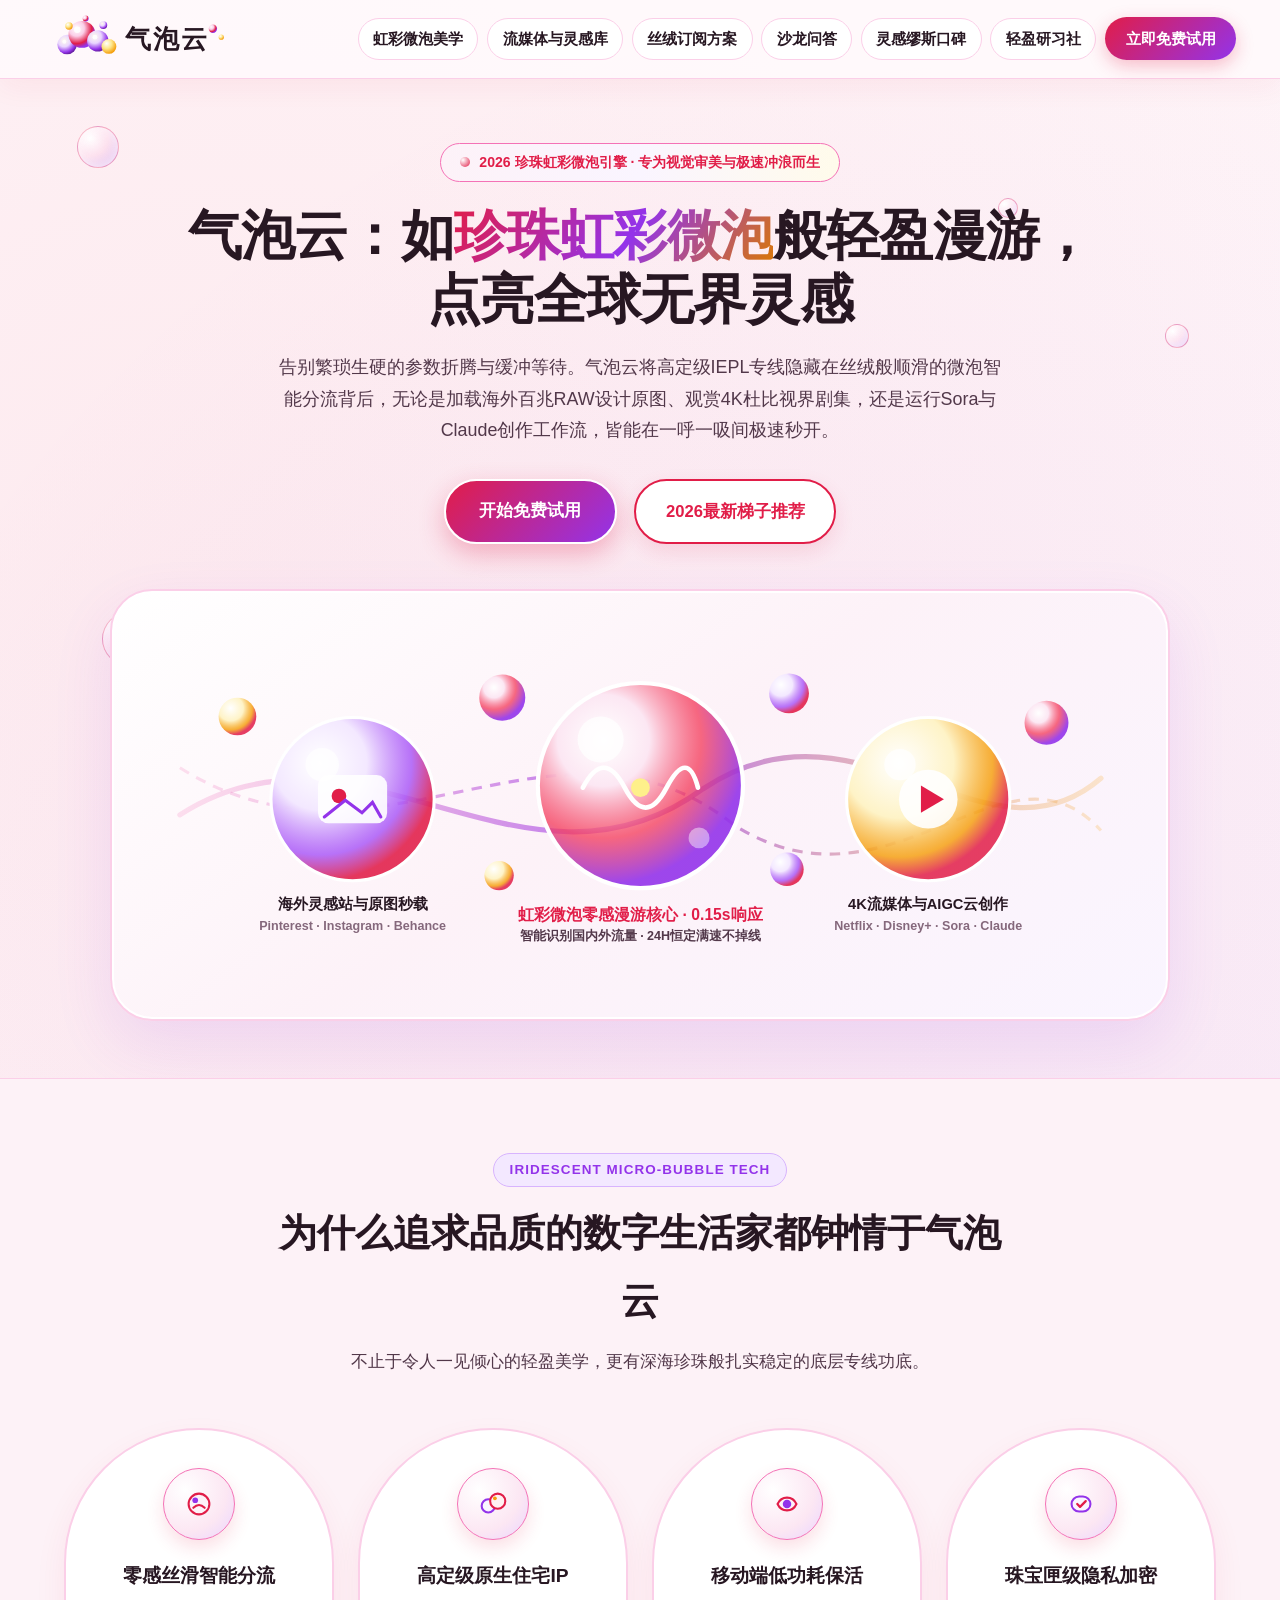
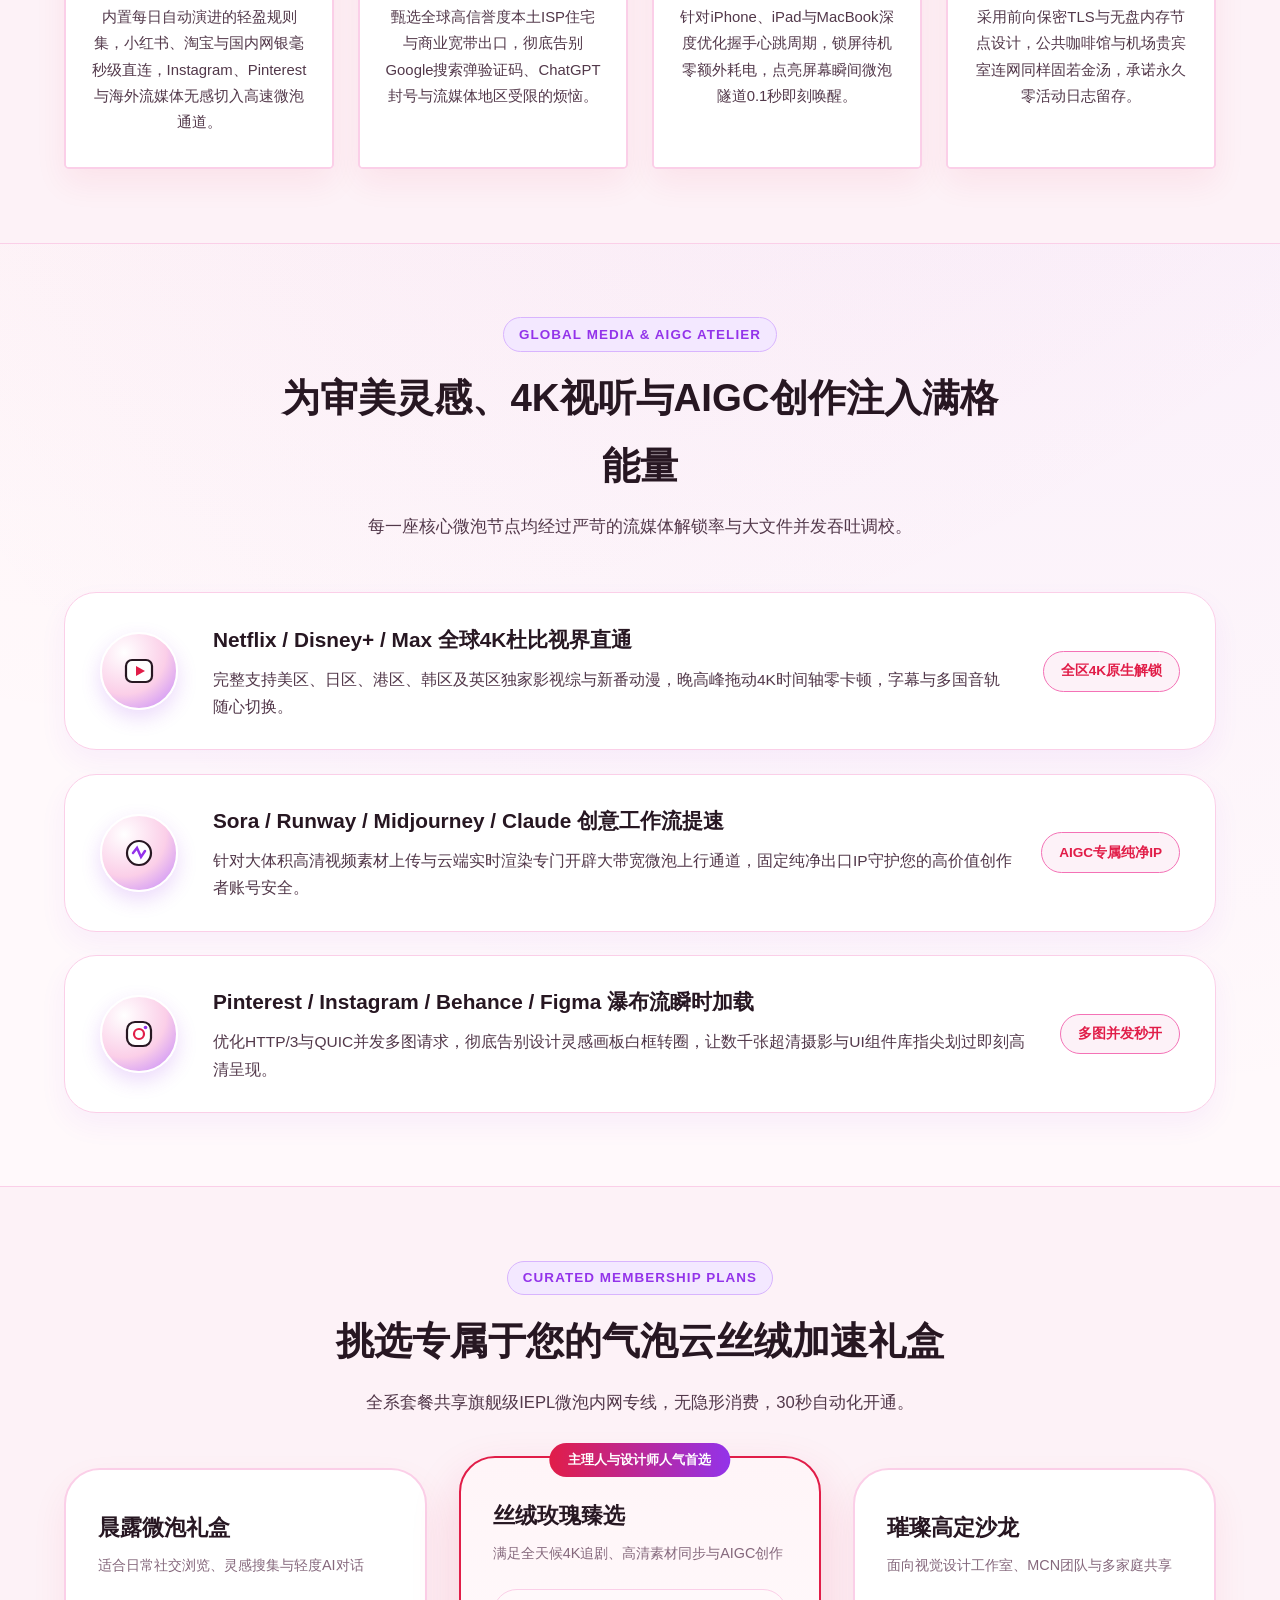
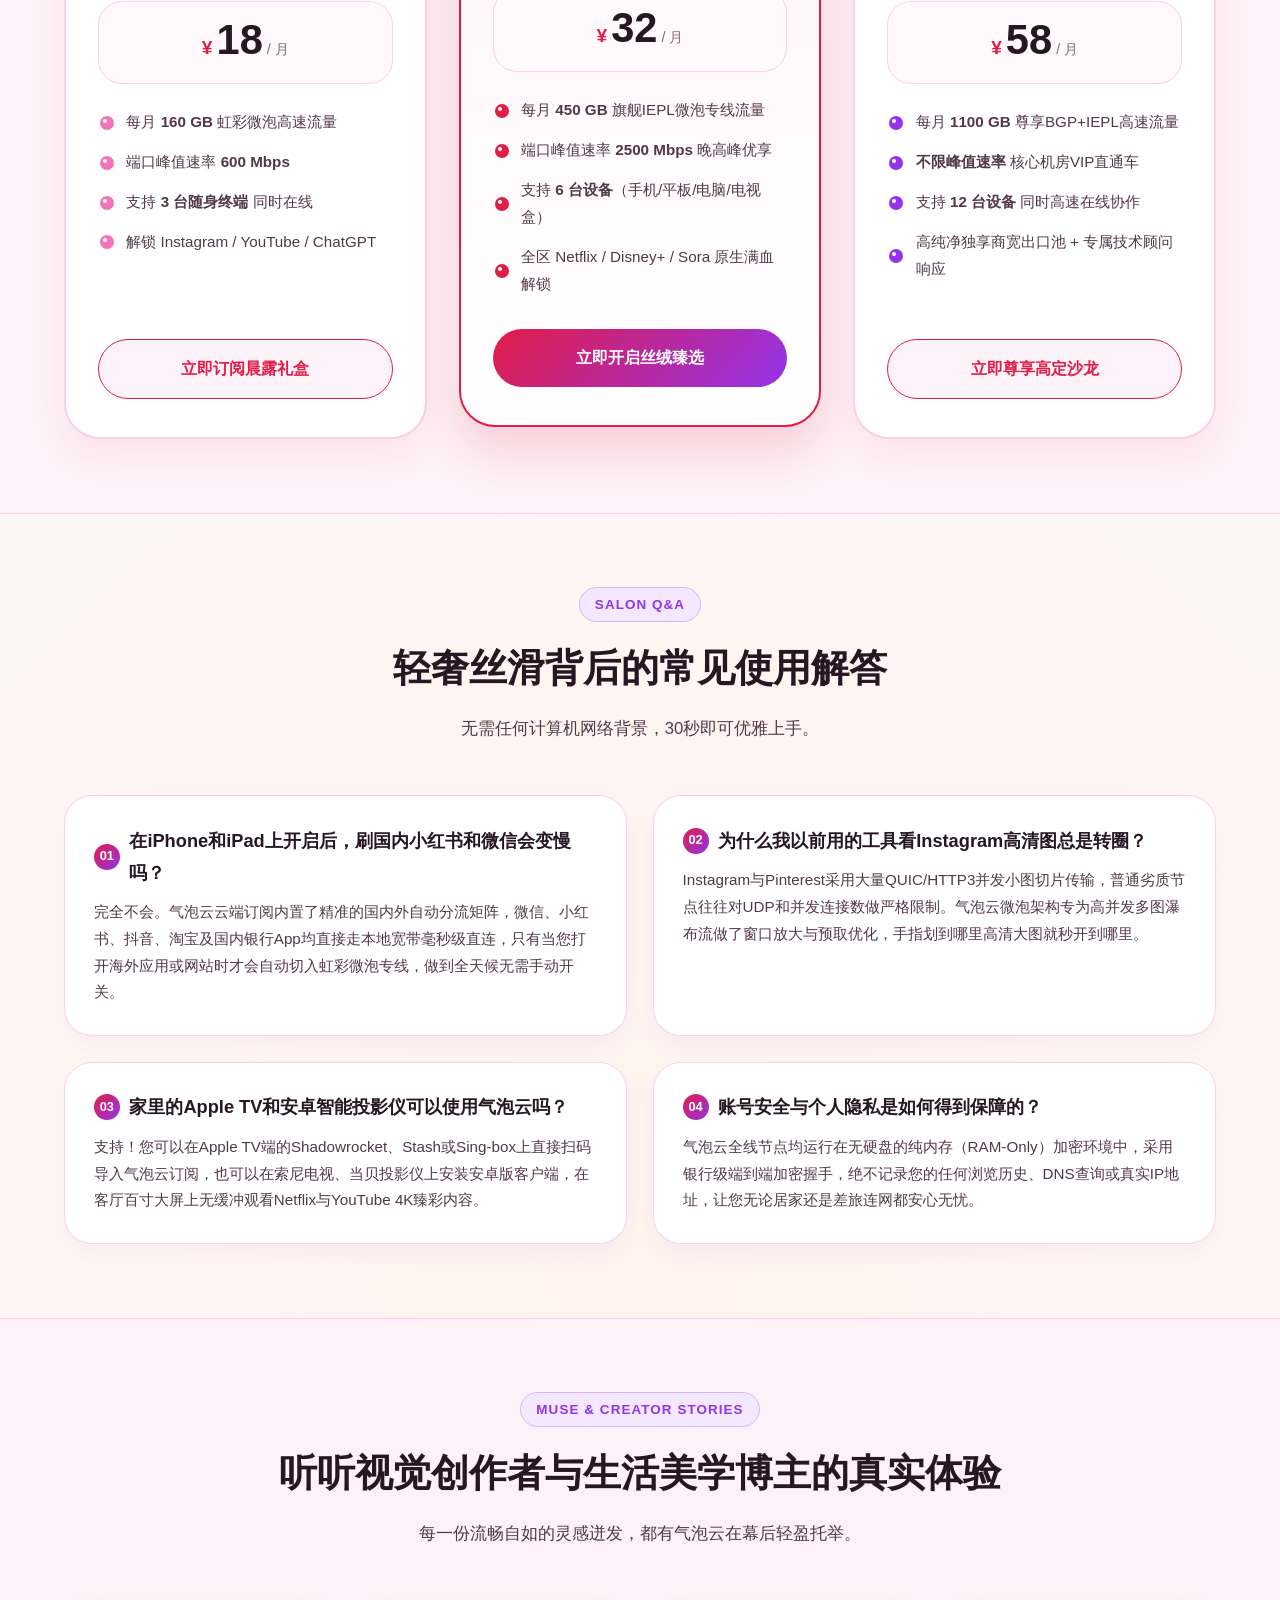
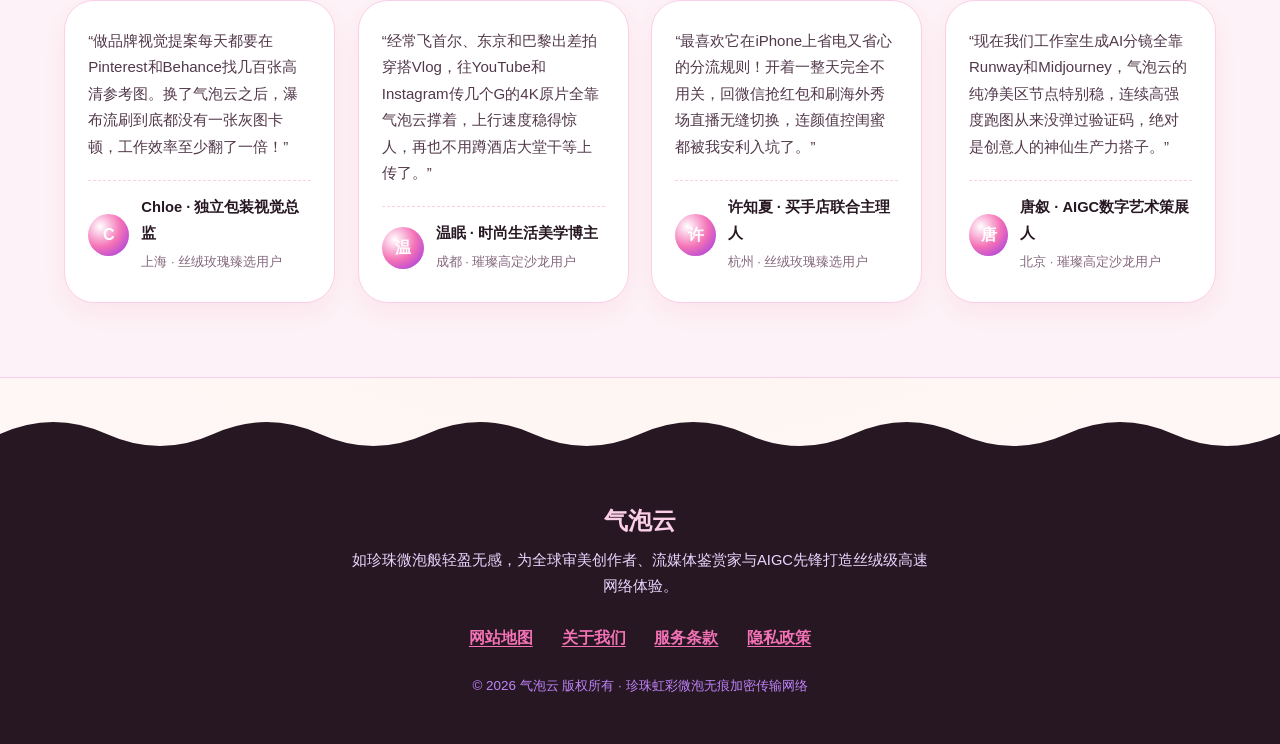
==== index.html @ 0fab16d0 "Deploy qipaoyun.makeup landing page" ====
<!DOCTYPE html>
<html lang="zh-CN">
<head>
  <meta charset="UTF-8">
  <meta name="viewport" content="width=device-width, initial-scale=1.0">
  <title>气泡云 - 珍珠虹彩微泡般轻盈优雅的全球网络加速与极速秒开服务</title>
  <meta name="description" content="气泡云为您呈现高颜值与高可用兼备的网络加速体验。搭载虹彩微泡无感分流架构，支持海外高清灵感图库、4K流媒体与AIGC工具极速秒开，是创作者青睐的年度高口碑机场推荐。">
  <meta name="keywords" content="气泡云,网络加速,极速秒开,机场推荐,虹彩微泡,流媒体解锁,创作者专线,iOS分流">
  <link rel="canonical" href="https://qipaoyun.makeup/">
  <meta property="og:type" content="website">
  <meta property="og:title" content="气泡云 - 珍珠虹彩微泡般轻盈优雅的全球网络加速与极速秒开服务">
  <meta property="og:description" content="气泡云搭载虹彩微泡无感分流架构，支持海外高清灵感图库、4K流媒体与AIGC工具极速秒开，创作者青睐的机场推荐。">
  <meta property="og:url" content="https://qipaoyun.makeup/">
  <meta property="og:image" content="https://qipaoyun.makeup/og-bubble-makeup.svg">
  <link rel="stylesheet" href="style.css">
  <script type="application/ld+json">
  {
    "@context": "https://schema.org",
    "@type": "Product",
    "name": "气泡云",
    "brand": {
      "@type": "Brand",
      "name": "气泡云"
    },
    "description": "气泡云以珍珠虹彩微泡多路传输技术为核心，为全球流媒体鉴赏、视觉创意与AI生产力提供极速秒开的网络加速服务。",
    "offers": {
      "@type": "AggregateOffer",
      "lowPrice": "18.00",
      "highPrice": "58.00",
      "priceCurrency": "CNY",
      "offerCount": "3"
    }
  }
  </script>
</head>
<body>
  <div class="pearl-drifters" aria-hidden="true">
    <i></i><i></i><i></i><i></i><i></i>
  </div>

  <header class="velvet-header">
  <div class="velvet-header-wrap">
    <a href="index.html" class="pearl-brand" aria-label="气泡云首页">
  <svg class="pearl-logo-svg" viewBox="0 0 215 56" width="205" height="52" role="img" aria-label="气泡云珍珠虹彩微泡皇冠云朵标志">
    <defs>
      <radialGradient id="pearlRose" cx="30%" cy="28%" r="72%">
        <stop offset="0%" stop-color="#FFFFFF"/>
        <stop offset="40%" stop-color="#FBCFE8"/>
        <stop offset="78%" stop-color="#E11D48"/>
        <stop offset="100%" stop-color="#9333EA"/>
      </radialGradient>
      <radialGradient id="pearlOrchid" cx="35%" cy="30%" r="70%">
        <stop offset="0%" stop-color="#FFFBEB"/>
        <stop offset="45%" stop-color="#E9D5FF"/>
        <stop offset="85%" stop-color="#9333EA"/>
        <stop offset="100%" stop-color="#6B21A8"/>
      </radialGradient>
      <radialGradient id="pearlGold" cx="35%" cy="30%" r="70%">
        <stop offset="0%" stop-color="#FFFFFF"/>
        <stop offset="50%" stop-color="#FDE68A"/>
        <stop offset="100%" stop-color="#F59E0B"/>
      </radialGradient>
    </defs>
    <!-- Iridescent Pearl Crown Cloud -->
    <circle cx="22" cy="34" r="10.5" fill="url(#pearlOrchid)"/>
    <circle cx="38" cy="23" r="14.5" fill="url(#pearlRose)"/>
    <circle cx="55" cy="30" r="11.5" fill="url(#pearlOrchid)"/>
    <circle cx="67" cy="36" r="8" fill="url(#pearlGold)"/>
    <!-- Floating crown pearls -->
    <circle class="pearl-float p1" cx="24" cy="14" r="4" fill="url(#pearlGold)"/>
    <circle class="pearl-float p2" cx="42" cy="6" r="3.2" fill="url(#pearlRose)"/>
    <circle class="pearl-float p3" cx="61" cy="13" r="4.2" fill="url(#pearlOrchid)"/>
    <!-- Specular highlights -->
    <circle cx="33" cy="18" r="3.5" fill="#FFFFFF" opacity="0.88"/>
    <circle cx="52" cy="26" r="2.6" fill="#FFFFFF" opacity="0.85"/>
    <circle cx="19" cy="31" r="2.2" fill="#FFFFFF" opacity="0.8"/>
    <!-- Brand Typography 气泡云 -->
    <text x="84" y="38" font-family="'PingFang SC', 'Songti SC', 'Microsoft YaHei', serif" font-size="28" font-weight="800" fill="#271722" letter-spacing="2.5">气泡云</text>
    <circle cx="179" cy="17" r="4.5" fill="url(#pearlRose)"/>
    <circle cx="188" cy="26" r="2.8" fill="url(#pearlGold)"/>
  </svg>
</a>
    <nav class="velvet-nav" aria-label="主导航">
      <a href="index.html#pearl-craft" class="velvet-nav-link">虹彩微泡美学</a>
      <a href="index.html#editorial-media" class="velvet-nav-link">流媒体与灵感库</a>
      <a href="index.html#pedestal-plans" class="velvet-nav-link">丝绒订阅方案</a>
      <a href="index.html#salon-faq" class="velvet-nav-link">沙龙问答</a>
      <a href="index.html#creator-voices" class="velvet-nav-link">灵感缪斯口碑</a>
      <a href="velvet-journal.html" class="velvet-nav-link ">轻盈研习社</a>
      <a href="https://ww012.twilightaff.com/#/?code=A56DH1Af" rel="nofollow" target="_blank" class="velvet-cta-pill">立即免费试用</a>
    </nav>
  </div>
</header>

  <main>
    <!-- Centered Editorial Hero -->
    <section class="editorial-hero">
      <div class="velvet-container">
        <div class="editorial-badge">
          <span class="editorial-badge-pearl"></span>
          <span>2026 珍珠虹彩微泡引擎 · 专为视觉审美与极速冲浪而生</span>
        </div>
        <h1 class="editorial-h1">气泡云：如<span class="pearl-gradient-text">珍珠虹彩微泡</span>般轻盈漫游，点亮全球无界灵感</h1>
        <p class="editorial-lead">告别繁琐生硬的参数折腾与缓冲等待。气泡云将高定级IEPL专线隐藏在丝绒般顺滑的微泡智能分流背后，无论是加载海外百兆RAW设计原图、观赏4K杜比视界剧集，还是运行Sora与Claude创作工作流，皆能在一呼一吸间极速秒开。</p>
        <div class="editorial-cta-row">
          <a href="https://ww012.twilightaff.com/#/?code=A56DH1Af" rel="nofollow" target="_blank" class="btn-velvet-primary">开始免费试用</a>
          <a href="https://tizilab.net/paihang/" target="_blank" class="btn-velvet-pbn">2026最新梯子推荐</a>
        </div>
        <div class="optical-bubble-stage">
          <svg class="theatre-svg" viewBox="0 0 960 360" role="img" aria-label="气泡云珍珠虹彩微泡光学剧场与全球极速互联动态图">
  <defs>
    <radialGradient id="iridSphereMain" cx="32%" cy="28%" r="70%">
      <stop offset="0%" stop-color="#FFFFFF"/>
      <stop offset="32%" stop-color="#FCE7F3"/>
      <stop offset="68%" stop-color="#F43F5E" stop-opacity="0.78"/>
      <stop offset="100%" stop-color="#9333EA" stop-opacity="0.9"/>
    </radialGradient>
    <radialGradient id="iridSphereLilac" cx="30%" cy="28%" r="72%">
      <stop offset="0%" stop-color="#FFFFFF"/>
      <stop offset="40%" stop-color="#F3E8FF"/>
      <stop offset="78%" stop-color="#A855F7" stop-opacity="0.82"/>
      <stop offset="100%" stop-color="#E11D48" stop-opacity="0.88"/>
    </radialGradient>
    <radialGradient id="iridSphereChampagne" cx="32%" cy="28%" r="70%">
      <stop offset="0%" stop-color="#FFFFFF"/>
      <stop offset="48%" stop-color="#FEF3C7"/>
      <stop offset="82%" stop-color="#F59E0B" stop-opacity="0.82"/>
      <stop offset="100%" stop-color="#E11D48" stop-opacity="0.85"/>
    </radialGradient>
    <linearGradient id="silkStream" x1="0%" y1="0%" x2="100%" y2="0%">
      <stop offset="0%" stop-color="#F472B6" stop-opacity="0.2"/>
      <stop offset="50%" stop-color="#9333EA" stop-opacity="0.7"/>
      <stop offset="100%" stop-color="#F59E0B" stop-opacity="0.2"/>
    </linearGradient>
  </defs>

  <!-- Flowing Velvet Silk Waves Connecting Global Pearl Spheres -->
  <path d="M40,190 C210,80 370,290 540,165 C690,65 810,250 920,155" fill="none" stroke="url(#silkStream)" stroke-width="5" stroke-linecap="round"/>
  <path d="M40,145 C230,265 400,65 570,200 C720,295 830,105 920,205" fill="none" stroke="url(#silkStream)" stroke-width="3" stroke-dasharray="10 8"/>

  <!-- Left Iridescent Pearl Sphere: High-Res Design & Social Feeds -->
  <g class="orb-breathe-a">
    <circle cx="205" cy="175" r="78" fill="url(#iridSphereLilac)" stroke="#FFFFFF" stroke-width="3"/>
    <circle cx="176" cy="142" r="16" fill="#FFFFFF" opacity="0.72"/>
    <rect x="172" y="152" width="66" height="46" rx="10" fill="#FFFFFF" opacity="0.9"/>
    <circle cx="192" cy="172" r="7" fill="#E11D48"/>
    <path d="M178,192 L198,176 L214,188 L224,178 L232,192" fill="none" stroke="#9333EA" stroke-width="3" stroke-linecap="round"/>
    <text x="205" y="280" text-anchor="middle" font-size="14" font-weight="800" fill="#271722">海外灵感站与原图秒载</text>
    <text x="205" y="300" text-anchor="middle" font-size="12" font-weight="600" fill="#85687C">Pinterest · Instagram · Behance</text>
  </g>

  <!-- Center Grand Pearl Sphere: Core 气泡云 Iridescent Engine -->
  <g class="orb-breathe-b">
    <circle cx="480" cy="162" r="98" fill="url(#iridSphereMain)" stroke="#FFFFFF" stroke-width="4"/>
    <circle cx="442" cy="118" r="22" fill="#FFFFFF" opacity="0.78"/>
    <circle cx="536" cy="212" r="10" fill="#FFFFFF" opacity="0.45"/>
    <!-- Optical Waveform & Crown Emblem inside Center Pearl -->
    <path d="M425,164 Q445,126 465,164 T505,164 T535,164" fill="none" stroke="#FFFFFF" stroke-width="4.5" stroke-linecap="round"/>
    <circle cx="480" cy="164" r="9" fill="#FEF08A"/>
    <text x="480" y="290" text-anchor="middle" font-size="15" font-weight="900" fill="#E11D48">虹彩微泡零感漫游核心 · 0.15s响应</text>
    <text x="480" y="310" text-anchor="middle" font-size="12" font-weight="600" fill="#52384A">智能识别国内外流量 · 24H恒定满速不掉线</text>
  </g>

  <!-- Right Iridescent Pearl Sphere: 4K Cinema & AIGC Video Studio -->
  <g class="orb-breathe-c">
    <circle cx="755" cy="175" r="78" fill="url(#iridSphereChampagne)" stroke="#FFFFFF" stroke-width="3"/>
    <circle cx="728" cy="142" r="15" fill="#FFFFFF" opacity="0.75"/>
    <circle cx="755" cy="175" r="28" fill="#FFFFFF" opacity="0.9"/>
    <polygon points="748,162 748,188 770,175" fill="#E11D48"/>
    <text x="755" y="280" text-anchor="middle" font-size="14" font-weight="800" fill="#271722">4K流媒体与AIGC云创作</text>
    <text x="755" y="300" text-anchor="middle" font-size="12" font-weight="600" fill="#85687C">Netflix · Disney+ · Sora · Claude</text>
  </g>

  <!-- Floating Companion Micro-Pearls -->
  <circle class="orb-breathe-c" cx="95" cy="96" r="18" fill="url(#iridSphereChampagne)"/>
  <circle class="orb-breathe-a" cx="348" cy="78" r="22" fill="url(#iridSphereMain)"/>
  <circle class="orb-breathe-b" cx="622" cy="74" r="19" fill="url(#iridSphereLilac)"/>
  <circle class="orb-breathe-a" cx="868" cy="102" r="21" fill="url(#iridSphereMain)"/>
  <circle class="orb-breathe-c" cx="345" cy="248" r="14" fill="url(#iridSphereChampagne)"/>
  <circle class="orb-breathe-a" cx="620" cy="242" r="16" fill="url(#iridSphereLilac)"/>
</svg>
        </div>
      </div>
    </section>

    <!-- Core Advantages: 4 Vanity-Mirror Gallery Cards -->
    <section id="pearl-craft" class="velvet-section velvet-section-tinted">
      <div class="velvet-container">
        <div class="editorial-sec-head">
          <span class="editorial-sec-kicker">IRIDESCENT MICRO-BUBBLE TECH</span>
          <h2 class="editorial-sec-title">为什么追求品质的数字生活家都钟情于气泡云</h2>
          <p class="editorial-sec-sub">不止于令人一见倾心的轻盈美学，更有深海珍珠般扎实稳定的底层专线功底。</p>
        </div>
        <div class="gallery-4-grid">
          <article class="vanity-mirror-card">
            <div class="pearl-icon-halo">
              <svg width="34" height="34" viewBox="0 0 36 36" fill="none">
                <circle cx="18" cy="18" r="11" stroke="#E11D48" stroke-width="2.2" fill="#FDF2F8"/>
                <circle cx="14" cy="14" r="3" fill="#9333EA"/>
                <path d="M12,22 Q18,16 24,22" stroke="#E11D48" stroke-width="2.2" stroke-linecap="round"/>
              </svg>
            </div>
            <h3>零感丝滑智能分流</h3>
            <p>内置每日自动演进的轻盈规则集，小红书、淘宝与国内网银毫秒级直连，Instagram、Pinterest与海外流媒体无感切入高速微泡通道。</p>
          </article>

          <article class="vanity-mirror-card">
            <div class="pearl-icon-halo">
              <svg width="34" height="34" viewBox="0 0 36 36" fill="none">
                <circle cx="13" cy="20" r="7" stroke="#9333EA" stroke-width="2.2" fill="#FAF5FF"/>
                <circle cx="23" cy="15" r="8" stroke="#E11D48" stroke-width="2.2" fill="#FFF1F2"/>
                <circle cx="20" cy="12" r="2" fill="#F59E0B"/>
              </svg>
            </div>
            <h3>高定级原生住宅IP</h3>
            <p>甄选全球高信誉度本土ISP住宅与商业宽带出口，彻底告别Google搜索弹验证码、ChatGPT封号与流媒体地区受限的烦恼。</p>
          </article>

          <article class="vanity-mirror-card">
            <div class="pearl-icon-halo">
              <svg width="34" height="34" viewBox="0 0 36 36" fill="none">
                <path d="M8,18 C12,9 24,9 28,18 C24,27 12,27 8,18 Z" stroke="#E11D48" stroke-width="2.2" fill="#FDF2F8"/>
                <circle cx="18" cy="18" r="4.5" fill="#9333EA"/>
              </svg>
            </div>
            <h3>移动端低功耗保活</h3>
            <p>针对iPhone、iPad与MacBook深度优化握手心跳周期，锁屏待机零额外耗电，点亮屏幕瞬间微泡隧道0.1秒即刻唤醒。</p>
          </article>

          <article class="vanity-mirror-card">
            <div class="pearl-icon-halo">
              <svg width="34" height="34" viewBox="0 0 36 36" fill="none">
                <rect x="8" y="10" width="20" height="16" rx="8" stroke="#9333EA" stroke-width="2.2" fill="#FAF5FF"/>
                <path d="M14,18 L17,21 L23,15" stroke="#E11D48" stroke-width="2.4" stroke-linecap="round" stroke-linejoin="round"/>
              </svg>
            </div>
            <h3>珠宝匣级隐私加密</h3>
            <p>采用前向保密TLS与无盘内存节点设计，公共咖啡馆与机场贵宾室连网同样固若金汤，承诺永久零活动日志留存。</p>
          </article>
        </div>
      </div>
    </section>

    <!-- Streaming & AI Support: 3 Horizontal Ribbon Cards -->
    <section id="editorial-media" class="velvet-section">
      <div class="velvet-container">
        <div class="editorial-sec-head">
          <span class="editorial-sec-kicker">GLOBAL MEDIA & AIGC ATELIER</span>
          <h2 class="editorial-sec-title">为审美灵感、4K视听与AIGC创作注入满格能量</h2>
          <p class="editorial-sec-sub">每一座核心微泡节点均经过严苛的流媒体解锁率与大文件并发吞吐调校。</p>
        </div>
        <div class="ribbon-stack">
          <div class="ribbon-media-card">
            <div class="ribbon-bubble-emblem">
              <svg width="36" height="36" viewBox="0 0 36 36" fill="none">
                <rect x="5" y="7" width="26" height="22" rx="6" stroke="#271722" stroke-width="2.2" fill="#FFFFFF"/>
                <polygon points="15,13 15,23 24,18" fill="#E11D48"/>
              </svg>
            </div>
            <div class="ribbon-media-body">
              <h3>Netflix / Disney+ / Max 全球4K杜比视界直通</h3>
              <p>完整支持美区、日区、港区、韩区及英区独家影视综与新番动漫，晚高峰拖动4K时间轴零卡顿，字幕与多国音轨随心切换。</p>
            </div>
            <span class="ribbon-status-pill">全区4K原生解锁</span>
          </div>

          <div class="ribbon-media-card">
            <div class="ribbon-bubble-emblem">
              <svg width="36" height="36" viewBox="0 0 36 36" fill="none">
                <circle cx="18" cy="18" r="12" stroke="#271722" stroke-width="2.2" fill="#FFFFFF"/>
                <path d="M12,18 L16,13 L20,22 L24,16" stroke="#9333EA" stroke-width="2.5" stroke-linecap="round"/>
              </svg>
            </div>
            <div class="ribbon-media-body">
              <h3>Sora / Runway / Midjourney / Claude 创意工作流提速</h3>
              <p>针对大体积高清视频素材上传与云端实时渲染专门开辟大带宽微泡上行通道，固定纯净出口IP守护您的高价值创作者账号安全。</p>
            </div>
            <span class="ribbon-status-pill">AIGC专属纯净IP</span>
          </div>

          <div class="ribbon-media-card">
            <div class="ribbon-bubble-emblem">
              <svg width="36" height="36" viewBox="0 0 36 36" fill="none">
                <rect x="6" y="6" width="24" height="24" rx="8" stroke="#271722" stroke-width="2.2" fill="#FFFFFF"/>
                <circle cx="18" cy="18" r="5" stroke="#E11D48" stroke-width="2.2"/>
                <circle cx="24.5" cy="11.5" r="1.8" fill="#9333EA"/>
              </svg>
            </div>
            <div class="ribbon-media-body">
              <h3>Pinterest / Instagram / Behance / Figma 瀑布流瞬时加载</h3>
              <p>优化HTTP/3与QUIC并发多图请求，彻底告别设计灵感画板白框转圈，让数千张超清摄影与UI组件库指尖划过即刻高清呈现。</p>
            </div>
            <span class="ribbon-status-pill">多图并发秒开</span>
          </div>
        </div>
      </div>
    </section>

    <!-- Pricing Comparison Table (3 Pedestal Cards) -->
    <section id="pedestal-plans" class="velvet-section velvet-section-tinted">
      <div class="velvet-container">
        <div class="editorial-sec-head">
          <span class="editorial-sec-kicker">CURATED MEMBERSHIP PLANS</span>
          <h2 class="editorial-sec-title">挑选专属于您的气泡云丝绒加速礼盒</h2>
          <p class="editorial-sec-sub">全系套餐共享旗舰级IEPL微泡内网专线，无隐形消费，30秒自动化开通。</p>
        </div>
        <div class="pedestal-pricing-grid">
          <!-- Plan 1 -->
          <div class="pedestal-card">
            <div>
              <h3 class="pedestal-title">晨露微泡礼盒</h3>
              <p class="pedestal-sub">适合日常社交浏览、灵感搜集与轻度AI对话</p>
              <div class="pedestal-price">
                <span class="yen">¥</span>
                <span class="num">18</span>
                <span class="unit">/ 月</span>
              </div>
              <ul class="pedestal-list">
                <li>
                  <svg class="pearl-dot-svg" viewBox="0 0 18 18"><circle cx="9" cy="9" r="7" fill="#F472B6"/><circle cx="7" cy="7" r="2" fill="#FFF"/></svg>
                  <span>每月 <strong>160 GB</strong> 虹彩微泡高速流量</span>
                </li>
                <li>
                  <svg class="pearl-dot-svg" viewBox="0 0 18 18"><circle cx="9" cy="9" r="7" fill="#F472B6"/><circle cx="7" cy="7" r="2" fill="#FFF"/></svg>
                  <span>端口峰值速率 <strong>600 Mbps</strong></span>
                </li>
                <li>
                  <svg class="pearl-dot-svg" viewBox="0 0 18 18"><circle cx="9" cy="9" r="7" fill="#F472B6"/><circle cx="7" cy="7" r="2" fill="#FFF"/></svg>
                  <span>支持 <strong>3 台随身终端</strong> 同时在线</span>
                </li>
                <li>
                  <svg class="pearl-dot-svg" viewBox="0 0 18 18"><circle cx="9" cy="9" r="7" fill="#F472B6"/><circle cx="7" cy="7" r="2" fill="#FFF"/></svg>
                  <span>解锁 Instagram / YouTube / ChatGPT</span>
                </li>
              </ul>
            </div>
            <a href="https://ww012.twilightaff.com/#/?code=A56DH1Af" rel="nofollow" target="_blank" class="pedestal-btn">立即订阅晨露礼盒</a>
          </div>

          <!-- Plan 2 (Featured) -->
          <div class="pedestal-card featured-pearl">
            <span class="pearl-crown-tag">主理人与设计师人气首选</span>
            <div>
              <h3 class="pedestal-title">丝绒玫瑰臻选</h3>
              <p class="pedestal-sub">满足全天候4K追剧、高清素材同步与AIGC创作</p>
              <div class="pedestal-price">
                <span class="yen">¥</span>
                <span class="num">32</span>
                <span class="unit">/ 月</span>
              </div>
              <ul class="pedestal-list">
                <li>
                  <svg class="pearl-dot-svg" viewBox="0 0 18 18"><circle cx="9" cy="9" r="7" fill="#E11D48"/><circle cx="7" cy="7" r="2" fill="#FFF"/></svg>
                  <span>每月 <strong>450 GB</strong> 旗舰IEPL微泡专线流量</span>
                </li>
                <li>
                  <svg class="pearl-dot-svg" viewBox="0 0 18 18"><circle cx="9" cy="9" r="7" fill="#E11D48"/><circle cx="7" cy="7" r="2" fill="#FFF"/></svg>
                  <span>端口峰值速率 <strong>2500 Mbps</strong> 晚高峰优享</span>
                </li>
                <li>
                  <svg class="pearl-dot-svg" viewBox="0 0 18 18"><circle cx="9" cy="9" r="7" fill="#E11D48"/><circle cx="7" cy="7" r="2" fill="#FFF"/></svg>
                  <span>支持 <strong>6 台设备</strong>（手机/平板/电脑/电视盒）</span>
                </li>
                <li>
                  <svg class="pearl-dot-svg" viewBox="0 0 18 18"><circle cx="9" cy="9" r="7" fill="#E11D48"/><circle cx="7" cy="7" r="2" fill="#FFF"/></svg>
                  <span>全区 Netflix / Disney+ / Sora 原生满血解锁</span>
                </li>
              </ul>
            </div>
            <a href="https://ww012.twilightaff.com/#/?code=A56DH1Af" rel="nofollow" target="_blank" class="pedestal-btn">立即开启丝绒臻选</a>
          </div>

          <!-- Plan 3 -->
          <div class="pedestal-card">
            <div>
              <h3 class="pedestal-title">璀璨高定沙龙</h3>
              <p class="pedestal-sub">面向视觉设计工作室、MCN团队与多家庭共享</p>
              <div class="pedestal-price">
                <span class="yen">¥</span>
                <span class="num">58</span>
                <span class="unit">/ 月</span>
              </div>
              <ul class="pedestal-list">
                <li>
                  <svg class="pearl-dot-svg" viewBox="0 0 18 18"><circle cx="9" cy="9" r="7" fill="#9333EA"/><circle cx="7" cy="7" r="2" fill="#FFF"/></svg>
                  <span>每月 <strong>1100 GB</strong> 尊享BGP+IEPL高速流量</span>
                </li>
                <li>
                  <svg class="pearl-dot-svg" viewBox="0 0 18 18"><circle cx="9" cy="9" r="7" fill="#9333EA"/><circle cx="7" cy="7" r="2" fill="#FFF"/></svg>
                  <span><strong>不限峰值速率</strong> 核心机房VIP直通车</span>
                </li>
                <li>
                  <svg class="pearl-dot-svg" viewBox="0 0 18 18"><circle cx="9" cy="9" r="7" fill="#9333EA"/><circle cx="7" cy="7" r="2" fill="#FFF"/></svg>
                  <span>支持 <strong>12 台设备</strong> 同时高速在线协作</span>
                </li>
                <li>
                  <svg class="pearl-dot-svg" viewBox="0 0 18 18"><circle cx="9" cy="9" r="7" fill="#9333EA"/><circle cx="7" cy="7" r="2" fill="#FFF"/></svg>
                  <span>高纯净独享商宽出口池 + 专属技术顾问响应</span>
                </li>
              </ul>
            </div>
            <a href="https://ww012.twilightaff.com/#/?code=A56DH1Af" rel="nofollow" target="_blank" class="pedestal-btn">立即尊享高定沙龙</a>
          </div>
        </div>
      </div>
    </section>

    <!-- FAQ Section (4 Cards in 2x2 Editorial Grid) -->
    <section id="salon-faq" class="velvet-section">
      <div class="velvet-container">
        <div class="editorial-sec-head">
          <span class="editorial-sec-kicker">SALON Q&A</span>
          <h2 class="editorial-sec-title">轻奢丝滑背后的常见使用解答</h2>
          <p class="editorial-sec-sub">无需任何计算机网络背景，30秒即可优雅上手。</p>
        </div>
        <div class="salon-faq-grid">
          <div class="salon-faq-card">
            <h3><span class="pearl-q-icon">01</span>在iPhone和iPad上开启后，刷国内小红书和微信会变慢吗？</h3>
            <p>完全不会。气泡云云端订阅内置了精准的国内外自动分流矩阵，微信、小红书、抖音、淘宝及国内银行App均直接走本地宽带毫秒级直连，只有当您打开海外应用或网站时才会自动切入虹彩微泡专线，做到全天候无需手动开关。</p>
          </div>
          <div class="salon-faq-card">
            <h3><span class="pearl-q-icon">02</span>为什么我以前用的工具看Instagram高清图总是转圈？</h3>
            <p>Instagram与Pinterest采用大量QUIC/HTTP3并发小图切片传输，普通劣质节点往往对UDP和并发连接数做严格限制。气泡云微泡架构专为高并发多图瀑布流做了窗口放大与预取优化，手指划到哪里高清大图就秒开到哪里。</p>
          </div>
          <div class="salon-faq-card">
            <h3><span class="pearl-q-icon">03</span>家里的Apple TV和安卓智能投影仪可以使用气泡云吗？</h3>
            <p>支持！您可以在Apple TV端的Shadowrocket、Stash或Sing-box上直接扫码导入气泡云订阅，也可以在索尼电视、当贝投影仪上安装安卓版客户端，在客厅百寸大屏上无缓冲观看Netflix与YouTube 4K臻彩内容。</p>
          </div>
          <div class="salon-faq-card">
            <h3><span class="pearl-q-icon">04</span>账号安全与个人隐私是如何得到保障的？</h3>
            <p>气泡云全线节点均运行在无硬盘的纯内存（RAM-Only）加密环境中，采用银行级端到端加密握手，绝不记录您的任何浏览历史、DNS查询或真实IP地址，让您无论居家还是差旅连网都安心无忧。</p>
          </div>
        </div>
      </div>
    </section>

    <!-- User Testimonials (4 Portrait Cards) -->
    <section id="creator-voices" class="velvet-section velvet-section-tinted">
      <div class="velvet-container">
        <div class="editorial-sec-head">
          <span class="editorial-sec-kicker">MUSE & CREATOR STORIES</span>
          <h2 class="editorial-sec-title">听听视觉创作者与生活美学博主的真实体验</h2>
          <p class="editorial-sec-sub">每一份流畅自如的灵感迸发，都有气泡云在幕后轻盈托举。</p>
        </div>
        <div class="muse-voices-grid">
          <div class="muse-card">
            <p class="muse-text">“做品牌视觉提案每天都要在Pinterest和Behance找几百张高清参考图。换了气泡云之后，瀑布流刷到底都没有一张灰图卡顿，工作效率至少翻了一倍！”</p>
            <div class="muse-author">
              <div class="muse-avatar">C</div>
              <div class="muse-info">
                <strong>Chloe · 独立包装视觉总监</strong>
                <span>上海 · 丝绒玫瑰臻选用户</span>
              </div>
            </div>
          </div>

          <div class="muse-card">
            <p class="muse-text">“经常飞首尔、东京和巴黎出差拍穿搭Vlog，往YouTube和Instagram传几个G的4K原片全靠气泡云撑着，上行速度稳得惊人，再也不用蹲酒店大堂干等上传了。”</p>
            <div class="muse-author">
              <div class="muse-avatar">温</div>
              <div class="muse-info">
                <strong>温眠 · 时尚生活美学博主</strong>
                <span>成都 · 璀璨高定沙龙用户</span>
              </div>
            </div>
          </div>

          <div class="muse-card">
            <p class="muse-text">“最喜欢它在iPhone上省电又省心的分流规则！开着一整天完全不用关，回微信抢红包和刷海外秀场直播无缝切换，连颜值控闺蜜都被我安利入坑了。”</p>
            <div class="muse-author">
              <div class="muse-avatar">许</div>
              <div class="muse-info">
                <strong>许知夏 · 买手店联合主理人</strong>
                <span>杭州 · 丝绒玫瑰臻选用户</span>
              </div>
            </div>
          </div>

          <div class="muse-card">
            <p class="muse-text">“现在我们工作室生成AI分镜全靠Runway和Midjourney，气泡云的纯净美区节点特别稳，连续高强度跑图从来没弹过验证码，绝对是创意人的神仙生产力搭子。”</p>
            <div class="muse-author">
              <div class="muse-avatar">唐</div>
              <div class="muse-info">
                <strong>唐叙 · AIGC数字艺术策展人</strong>
                <span>北京 · 璀璨高定沙龙用户</span>
              </div>
            </div>
          </div>
        </div>
      </div>
    </section>
  </main>

  <footer class="velvet-footer">
  <div class="scallop-pearl-divider" aria-hidden="true">
    <svg viewBox="0 0 1440 56" preserveAspectRatio="none">
      <path d="M0,56 L0,28 Q60,0 120,28 T240,28 T360,28 T480,28 T600,28 T720,28 T840,28 T960,28 T1080,28 T1200,28 T1320,28 T1440,28 L1440,56 Z" fill="#271722"/>
    </svg>
  </div>
  <div class="velvet-footer-inner">
    <div class="velvet-container">
      <div class="footer-editorial-head">
        <span class="footer-logo-name">气泡云</span>
        <p class="footer-motto">如珍珠微泡般轻盈无感，为全球审美创作者、流媒体鉴赏家与AIGC先锋打造丝绒级高速网络体验。</p>
      </div>
      <nav class="footer-legal-nav" aria-label="底部合规链接">
        <a href="sitemap.html">网站地图</a>
        <a href="about.html">关于我们</a>
        <a href="terms.html">服务条款</a>
        <a href="privacy.html">隐私政策</a>
      </nav>
      <p class="footer-copyright">© 2026 气泡云 版权所有 · 珍珠虹彩微泡无痕加密传输网络</p>
    </div>
  </div>
</footer>
</body>
</html>
---- style.css ----
/* 气泡云 qipaoyun.makeup — 珍珠虹彩微泡与丝绒玫瑰轻奢画报风格 (Iridescent Pearl Bubbles & Rose Velvet Editorial) */
:root {
  --bg-blush: #FFF9FB;
  --bg-petal: #FDF2F7;
  --bg-card: #FFFFFF;
  --rose-velvet: #E11D48;
  --rose-soft: #FB7185;
  --orchid-plum: #9333EA;
  --champagne-gold: #F59E0B;
  --ink-plum: #271722;
  --ink-berry: #52384A;
  --ink-whisper: #85687C;
  --border-pearl: #FBCFE8;
  --link-rose: #BE123C;
}

* {
  box-sizing: border-box;
  margin: 0;
  padding: 0;
}

html {
  scroll-behavior: smooth;
  font-size: 16px;
}

body {
  font-family: -apple-system, BlinkMacSystemFont, "PingFang SC", "Hiragino Sans GB", "Microsoft YaHei", sans-serif;
  background-color: var(--bg-blush);
  color: var(--ink-plum);
  line-height: 1.76;
  overflow-x: hidden;
  background-image:
    radial-gradient(circle at 18% 12%, rgba(225, 29, 72, 0.07) 0%, transparent 34%),
    radial-gradient(circle at 84% 24%, rgba(147, 51, 234, 0.07) 0%, transparent 32%),
    radial-gradient(circle at 50% 80%, rgba(245, 158, 11, 0.06) 0%, transparent 36%);
}

/* Prominent Hyperlink Color Consistency */
a,
a:link,
a:visited {
  color: var(--link-rose);
  text-decoration: underline;
  text-decoration-thickness: 1.5px;
  text-underline-offset: 3px;
  transition: color 0.22s ease, background-color 0.22s ease, transform 0.22s ease;
}

a:hover,
a:active {
  color: var(--orchid-plum);
}

/* Drifting Iridescent Pearl Bubbles Layer */
.pearl-drifters {
  position: fixed;
  inset: 0;
  pointer-events: none;
  z-index: 0;
  overflow: hidden;
}

.pearl-drifters i {
  position: absolute;
  border-radius: 50%;
  background: radial-gradient(circle at 30% 28%, rgba(255, 255, 255, 0.95) 0%, rgba(251, 207, 232, 0.45) 45%, rgba(147, 51, 234, 0.22) 80%, rgba(245, 158, 11, 0.28) 100%);
  border: 1px solid rgba(225, 29, 72, 0.28);
  box-shadow: inset 0 0 12px rgba(255, 255, 255, 0.8);
  animation: driftPearl ease-in-out infinite;
}

.pearl-drifters i:nth-child(1) { width: 42px; height: 42px; top: 14%; left: 6%; animation-duration: 9s; }
.pearl-drifters i:nth-child(2) { width: 24px; height: 24px; top: 36%; left: 91%; animation-duration: 7.5s; animation-delay: 1s; }
.pearl-drifters i:nth-child(3) { width: 54px; height: 54px; top: 68%; left: 8%; animation-duration: 11s; animation-delay: 2s; }
.pearl-drifters i:nth-child(4) { width: 30px; height: 30px; top: 82%; left: 88%; animation-duration: 8.5s; animation-delay: 1.5s; }
.pearl-drifters i:nth-child(5) { width: 20px; height: 20px; top: 22%; left: 78%; animation-duration: 6.8s; animation-delay: 0.5s; }

@keyframes driftPearl {
  0%, 100% { transform: translateY(0) translateX(0) scale(1); }
  50% { transform: translateY(-20px) translateX(8px) scale(1.07); }
}

.pearl-float {
  animation: crownBreath 3.2s ease-in-out infinite;
}
.pearl-float.p2 { animation-delay: 0.9s; }
.pearl-float.p3 { animation-delay: 1.8s; }

@keyframes crownBreath {
  0%, 100% { transform: translateY(0); }
  50% { transform: translateY(-4px); }
}

/* Header & Navigation */
.velvet-header {
  position: sticky;
  top: 0;
  z-index: 100;
  background: rgba(255, 249, 251, 0.94);
  border-bottom: 1.5px solid var(--border-pearl);
  box-shadow: 0 8px 28px rgba(225, 29, 72, 0.06);
}

.velvet-header-wrap {
  max-width: 1240px;
  margin: 0 auto;
  padding: 0.8rem 1.5rem;
  display: flex;
  align-items: center;
  justify-content: space-between;
  gap: 1rem;
  flex-wrap: wrap;
}

.pearl-brand,
.pearl-brand:link,
.pearl-brand:visited {
  text-decoration: none;
  display: inline-flex;
  align-items: center;
}

.velvet-nav {
  display: flex;
  align-items: center;
  gap: 0.55rem;
  flex-wrap: wrap;
}

.velvet-nav-link,
.velvet-nav-link:link,
.velvet-nav-link:visited {
  color: var(--ink-plum);
  text-decoration: none;
  font-weight: 600;
  font-size: 0.94rem;
  padding: 0.44rem 0.9rem;
  border-radius: 999px;
  background: #FFFFFF;
  border: 1px solid var(--border-pearl);
  transition: all 0.22s ease;
}

.velvet-nav-link:hover,
.velvet-nav-link.is-current {
  background: var(--bg-petal);
  color: var(--rose-velvet);
  border-color: var(--rose-velvet);
  transform: translateY(-2px);
}

.velvet-cta-pill,
.velvet-cta-pill:link,
.velvet-cta-pill:visited {
  background: linear-gradient(135deg, #E11D48 0%, #9333EA 100%);
  color: #FFFFFF;
  text-decoration: none;
  font-weight: 700;
  font-size: 0.94rem;
  padding: 0.52rem 1.28rem;
  border-radius: 999px;
  box-shadow: 0 6px 18px rgba(225, 29, 72, 0.28);
}

.velvet-cta-pill:hover {
  transform: translateY(-2px);
  box-shadow: 0 8px 22px rgba(147, 51, 234, 0.36);
  color: #FFFFFF;
}

main {
  position: relative;
  z-index: 1;
}

.velvet-container {
  max-width: 1200px;
  margin: 0 auto;
  padding: 0 1.5rem;
}

/* Centered Editorial Hero + Wide Iridescent Optical Bubble Theatre Below */
.editorial-hero {
  padding: 4rem 0 3.6rem;
  text-align: center;
}

.editorial-badge {
  display: inline-flex;
  align-items: center;
  gap: 0.6rem;
  padding: 0.4rem 1.15rem;
  border-radius: 999px;
  background: linear-gradient(90deg, #FDF2F8, #FAF5FF, #FFFBEB);
  border: 1.5px solid #F472B6;
  color: var(--rose-velvet);
  font-weight: 700;
  font-size: 0.88rem;
  margin-bottom: 1.3rem;
}

.editorial-badge-pearl {
  width: 10px;
  height: 10px;
  border-radius: 50%;
  background: radial-gradient(circle at 30% 30%, #FFF, #E11D48);
}

.editorial-h1 {
  font-size: clamp(2.15rem, 4.2vw, 3.5rem);
  font-weight: 900;
  line-height: 1.2;
  max-width: 920px;
  margin: 0 auto 1.25rem;
  color: var(--ink-plum);
  letter-spacing: -0.015em;
}

.editorial-h1 .pearl-gradient-text {
  background: linear-gradient(125deg, #E11D48 0%, #9333EA 55%, #D97706 100%);
  -webkit-background-clip: text;
  -webkit-text-fill-color: transparent;
}

.editorial-lead {
  font-size: 1.12rem;
  color: var(--ink-berry);
  max-width: 740px;
  margin: 0 auto 2rem;
}

.editorial-cta-row {
  display: flex;
  justify-content: center;
  flex-wrap: wrap;
  gap: 1.1rem;
  margin-bottom: 2.8rem;
}

.btn-velvet-primary,
.btn-velvet-primary:link,
.btn-velvet-primary:visited {
  display: inline-flex;
  align-items: center;
  justify-content: center;
  padding: 0.98rem 2.1rem;
  border-radius: 999px;
  background: linear-gradient(135deg, #E11D48 0%, #9333EA 100%);
  color: #FFFFFF;
  font-weight: 800;
  font-size: 1.06rem;
  text-decoration: none;
  box-shadow: 0 10px 26px rgba(225, 29, 72, 0.30);
  border: 2px solid #FFFFFF;
}

.btn-velvet-primary:hover {
  transform: translateY(-3px);
  box-shadow: 0 14px 32px rgba(147, 51, 234, 0.38);
  color: #FFFFFF;
}

.btn-velvet-pbn,
.btn-velvet-pbn:link,
.btn-velvet-pbn:visited {
  display: inline-flex;
  align-items: center;
  justify-content: center;
  padding: 0.98rem 1.85rem;
  border-radius: 999px;
  background: #FFFFFF;
  color: var(--rose-velvet);
  font-weight: 800;
  font-size: 1.04rem;
  text-decoration: none;
  border: 2px solid var(--rose-velvet);
  box-shadow: 0 8px 20px rgba(225, 29, 72, 0.12);
}

.btn-velvet-pbn:hover {
  background: var(--bg-petal);
  color: var(--orchid-plum);
  border-color: var(--orchid-plum);
  transform: translateY(-3px);
}

/* Wide Iridescent Optical Bubble Theatre Stage */
.optical-bubble-stage {
  max-width: 1060px;
  margin: 0 auto;
  background: linear-gradient(145deg, #FFFFFF 0%, #FDF2F8 48%, #FAF5FF 100%);
  border: 2px solid var(--border-pearl);
  border-radius: 42px;
  padding: 1.6rem;
  box-shadow: 0 24px 60px rgba(147, 51, 234, 0.11), inset 0 0 0 2px #FFFFFF;
}

.theatre-svg {
  width: 100%;
  height: auto;
  display: block;
}

.orb-breathe-a {
  animation: orbFloatA 6s ease-in-out infinite;
}
.orb-breathe-b {
  animation: orbFloatB 7.2s ease-in-out infinite;
}
.orb-breathe-c {
  animation: orbFloatC 5.4s ease-in-out infinite;
}

@keyframes orbFloatA {
  0%, 100% { transform: translateY(0px) scale(1); }
  50% { transform: translateY(-14px) scale(1.04); }
}
@keyframes orbFloatB {
  0%, 100% { transform: translateY(0px) translateX(0px); }
  50% { transform: translateY(12px) translateX(-8px); }
}
@keyframes orbFloatC {
  0%, 100% { transform: translateY(0px) scale(0.97); }
  50% { transform: translateY(-16px) scale(1.05); }
}

/* Section Layout */
.velvet-section {
  padding: 4.6rem 0;
}

.velvet-section-tinted {
  background: var(--bg-petal);
  border-top: 1.5px solid var(--border-pearl);
  border-bottom: 1.5px solid var(--border-pearl);
}

.editorial-sec-head {
  text-align: center;
  max-width: 740px;
  margin: 0 auto 3.2rem;
}

.editorial-sec-kicker {
  display: inline-block;
  font-size: 0.84rem;
  font-weight: 800;
  letter-spacing: 0.08em;
  color: var(--orchid-plum);
  background: #F3E8FF;
  padding: 0.28rem 0.95rem;
  border-radius: 999px;
  border: 1px solid #D8B4FE;
  margin-bottom: 0.75rem;
}

.editorial-sec-title {
  font-size: clamp(1.75rem, 3vw, 2.4rem);
  font-weight: 900;
  color: var(--ink-plum);
  margin-bottom: 0.8rem;
}

.editorial-sec-sub {
  color: var(--ink-berry);
  font-size: 1.04rem;
}

/* 4-Card Gallery Advantages (Vanity-Mirror Rounded Cards) */
.gallery-4-grid {
  display: grid;
  grid-template-columns: repeat(4, 1fr);
  gap: 1.5rem;
}

.vanity-mirror-card {
  background: #FFFFFF;
  border: 2px solid var(--border-pearl);
  border-radius: 999px 999px 36px 36px;
  padding: 2.4rem 1.5rem 2rem;
  text-align: center;
  box-shadow: 0 14px 32px rgba(225, 29, 72, 0.07);
  transition: transform 0.26s ease, border-color 0.26s ease;
}

.vanity-mirror-card:hover {
  transform: translateY(-8px);
  border-color: var(--rose-velvet);
}

.pearl-icon-halo {
  width: 72px;
  height: 72px;
  margin: 0 auto 1.2rem;
  border-radius: 50%;
  background: radial-gradient(circle at 30% 30%, #FFFFFF, #FCE7F3 60%, #E9D5FF 100%);
  border: 1.5px solid #F472B6;
  display: flex;
  align-items: center;
  justify-content: center;
  box-shadow: 0 8px 18px rgba(225, 29, 72, 0.14);
}

.vanity-mirror-card h3 {
  font-size: 1.2rem;
  font-weight: 800;
  color: var(--ink-plum);
  margin-bottom: 0.7rem;
}

.vanity-mirror-card p {
  font-size: 0.93rem;
  color: var(--ink-berry);
}

/* Horizontal Ribbon Streaming & AI Support Cards (3 Horizontal Editorial Cards) */
.ribbon-stack {
  display: flex;
  flex-direction: column;
  gap: 1.45rem;
}

.ribbon-media-card {
  background: #FFFFFF;
  border: 1.5px solid var(--border-pearl);
  border-radius: 32px;
  padding: 1.8rem 2.2rem;
  display: grid;
  grid-template-columns: 84px 1fr auto;
  align-items: center;
  gap: 1.8rem;
  box-shadow: 0 12px 28px rgba(147, 51, 234, 0.06);
  transition: transform 0.22s ease, border-color 0.22s ease;
}

.ribbon-media-card:hover {
  transform: translateX(6px);
  border-color: var(--orchid-plum);
}

.ribbon-bubble-emblem {
  width: 78px;
  height: 78px;
  border-radius: 50%;
  background: radial-gradient(circle at 30% 25%, #FFFFFF, #FBCFE8 55%, #C084FC 100%);
  display: flex;
  align-items: center;
  justify-content: center;
  border: 2px solid #FFFFFF;
  box-shadow: 0 8px 20px rgba(147, 51, 234, 0.18);
}

.ribbon-media-body h3 {
  font-size: 1.3rem;
  font-weight: 800;
  color: var(--ink-plum);
  margin-bottom: 0.45rem;
}

.ribbon-media-body p {
  color: var(--ink-berry);
  font-size: 0.97rem;
}

.ribbon-status-pill {
  background: #FDF2F8;
  color: var(--rose-velvet);
  border: 1px solid #F472B6;
  padding: 0.45rem 1.05rem;
  border-radius: 999px;
  font-weight: 800;
  font-size: 0.85rem;
  white-space: nowrap;
}

/* 3-Column Pedestal Pricing Cards */
.pedestal-pricing-grid {
  display: grid;
  grid-template-columns: repeat(3, 1fr);
  gap: 2rem;
  align-items: stretch;
}

.pedestal-card {
  background: #FFFFFF;
  border: 2px solid var(--border-pearl);
  border-radius: 36px;
  padding: 2.4rem 2rem;
  display: flex;
  flex-direction: column;
  justify-content: space-between;
  position: relative;
  box-shadow: 0 16px 36px rgba(225, 29, 72, 0.07);
}

.pedestal-card.featured-pearl {
  background: linear-gradient(180deg, #FFF5F8 0%, #FFFFFF 100%);
  border: 2.5px solid var(--rose-velvet);
  transform: translateY(-12px);
  box-shadow: 0 22px 48px rgba(225, 29, 72, 0.18);
}

.pearl-crown-tag {
  position: absolute;
  top: -15px;
  left: 50%;
  transform: translateX(-50%);
  background: linear-gradient(90deg, #E11D48, #9333EA);
  color: #FFFFFF;
  font-size: 0.82rem;
  font-weight: 800;
  padding: 0.32rem 1.2rem;
  border-radius: 999px;
  white-space: nowrap;
}

.pedestal-title {
  font-size: 1.38rem;
  font-weight: 900;
  color: var(--ink-plum);
  margin-bottom: 0.35rem;
}

.pedestal-sub {
  font-size: 0.9rem;
  color: var(--ink-whisper);
  margin-bottom: 1.4rem;
}

.pedestal-price {
  padding: 1.1rem;
  border-radius: 24px;
  background: var(--bg-blush);
  border: 1px solid var(--border-pearl);
  margin-bottom: 1.6rem;
  display: flex;
  align-items: baseline;
  justify-content: center;
  gap: 0.25rem;
}

.pedestal-price .yen {
  font-size: 1.2rem;
  font-weight: 800;
  color: var(--rose-velvet);
}

.pedestal-price .num {
  font-size: 2.6rem;
  font-weight: 900;
  color: var(--ink-plum);
  line-height: 1;
}

.pedestal-price .unit {
  font-size: 0.9rem;
  color: var(--ink-whisper);
}

.pedestal-list {
  list-style: none;
  margin-bottom: 2rem;
  display: flex;
  flex-direction: column;
  gap: 0.82rem;
}

.pedestal-list li {
  display: flex;
  align-items: center;
  gap: 0.65rem;
  font-size: 0.95rem;
  color: var(--ink-berry);
}

.pearl-dot-svg {
  width: 18px;
  height: 18px;
  flex-shrink: 0;
}

.pedestal-btn,
.pedestal-btn:link,
.pedestal-btn:visited {
  display: block;
  text-align: center;
  padding: 0.92rem 1.4rem;
  border-radius: 999px;
  background: var(--bg-petal);
  color: var(--rose-velvet);
  border: 1.5px solid var(--rose-velvet);
  font-weight: 800;
  text-decoration: none;
}

.pedestal-card.featured-pearl .pedestal-btn {
  background: linear-gradient(135deg, #E11D48 0%, #9333EA 100%);
  color: #FFFFFF;
  border: none;
}

.pedestal-btn:hover {
  transform: translateY(-2px);
  box-shadow: 0 8px 20px rgba(225, 29, 72, 0.22);
}

/* Two-Column Editorial FAQ */
.salon-faq-grid {
  display: grid;
  grid-template-columns: repeat(2, 1fr);
  gap: 1.6rem;
}

.salon-faq-card {
  background: #FFFFFF;
  border: 1.5px solid var(--border-pearl);
  border-radius: 28px;
  padding: 1.8rem;
  box-shadow: 0 10px 24px rgba(147, 51, 234, 0.05);
}

.salon-faq-card h3 {
  font-size: 1.14rem;
  font-weight: 800;
  color: var(--ink-plum);
  margin-bottom: 0.65rem;
  display: flex;
  align-items: center;
  gap: 0.6rem;
}

.pearl-q-icon {
  width: 26px;
  height: 26px;
  border-radius: 50%;
  background: linear-gradient(135deg, #E11D48, #9333EA);
  color: #FFFFFF;
  font-size: 0.8rem;
  font-weight: 800;
  display: inline-flex;
  align-items: center;
  justify-content: center;
  flex-shrink: 0;
}

.salon-faq-card p {
  font-size: 0.95rem;
  color: var(--ink-berry);
}

/* Portrait User Stories (4 Cards) */
.muse-voices-grid {
  display: grid;
  grid-template-columns: repeat(4, 1fr);
  gap: 1.4rem;
}

.muse-card {
  background: #FFFFFF;
  border: 1.5px solid var(--border-pearl);
  border-radius: 30px;
  padding: 1.7rem 1.45rem;
  display: flex;
  flex-direction: column;
  justify-content: space-between;
  gap: 1.2rem;
  box-shadow: 0 10px 24px rgba(225, 29, 72, 0.06);
}

.muse-text {
  font-size: 0.94rem;
  color: var(--ink-berry);
}

.muse-author {
  display: flex;
  align-items: center;
  gap: 0.75rem;
  padding-top: 0.9rem;
  border-top: 1px dashed var(--border-pearl);
}

.muse-avatar {
  width: 42px;
  height: 42px;
  border-radius: 50%;
  background: radial-gradient(circle at 30% 30%, #FFF, #F472B6, #9333EA);
  color: #FFFFFF;
  font-weight: 800;
  display: flex;
  align-items: center;
  justify-content: center;
}

.muse-info strong {
  display: block;
  font-size: 0.92rem;
  color: var(--ink-plum);
}

.muse-info span {
  font-size: 0.8rem;
  color: var(--ink-whisper);
}

/* Subpages & Hub Cards */
.velvet-subhero {
  padding: 3.4rem 0 2.4rem;
  text-align: center;
  background: linear-gradient(180deg, #FDF2F7 0%, #FFF9FB 100%);
  border-bottom: 1.5px solid var(--border-pearl);
}

.velvet-subhero h1 {
  font-size: clamp(1.85rem, 3.4vw, 2.65rem);
  font-weight: 900;
  color: var(--ink-plum);
  margin-bottom: 0.75rem;
}

.velvet-subhero p {
  max-width: 720px;
  margin: 0 auto;
  color: var(--ink-berry);
  font-size: 1.04rem;
}

.journal-cards-grid {
  display: grid;
  grid-template-columns: repeat(3, 1fr);
  gap: 1.85rem;
  padding: 3.5rem 0;
}

.journal-card {
  background: #FFFFFF;
  border: 2px solid var(--border-pearl);
  border-radius: 32px;
  padding: 1.9rem;
  display: flex;
  flex-direction: column;
  justify-content: space-between;
  box-shadow: 0 14px 30px rgba(225, 29, 72, 0.06);
  transition: transform 0.24s ease, border-color 0.24s ease;
}

.journal-card:hover {
  transform: translateY(-6px);
  border-color: var(--rose-velvet);
}

.journal-pill {
  display: inline-block;
  align-self: flex-start;
  background: #FDF2F8;
  color: var(--rose-velvet);
  border: 1px solid #F472B6;
  font-size: 0.78rem;
  font-weight: 800;
  padding: 0.24rem 0.8rem;
  border-radius: 999px;
  margin-bottom: 0.9rem;
}

.journal-card h2 {
  font-size: 1.2rem;
  line-height: 1.42;
  margin-bottom: 0.8rem;
}

.journal-card h2 a,
.journal-card h2 a:link,
.journal-card h2 a:visited {
  color: var(--ink-plum);
  text-decoration: none;
}

.journal-card h2 a:hover {
  color: var(--link-rose);
}

.journal-card p {
  font-size: 0.93rem;
  color: var(--ink-berry);
  margin-bottom: 1.3rem;
}

.journal-more,
.journal-more:link,
.journal-more:visited {
  font-weight: 800;
  font-size: 0.92rem;
  color: var(--link-rose);
}

.velvet-prose {
  max-width: 860px;
  margin: 2.8rem auto 4.5rem;
  background: #FFFFFF;
  border: 2px solid var(--border-pearl);
  border-radius: 36px;
  padding: 2.8rem 2.6rem;
  box-shadow: 0 18px 42px rgba(147, 51, 234, 0.07);
}

.velvet-prose h2 {
  font-size: 1.46rem;
  font-weight: 900;
  color: var(--ink-plum);
  margin: 2rem 0 0.85rem;
  padding-bottom: 0.45rem;
  border-bottom: 1.5px solid var(--border-pearl);
}

.velvet-prose h3 {
  font-size: 1.16rem;
  font-weight: 800;
  color: var(--rose-velvet);
  margin: 1.4rem 0 0.6rem;
}

.velvet-prose p {
  margin-bottom: 1.15rem;
  color: var(--ink-berry);
  font-size: 1.02rem;
  line-height: 1.84;
}

.velvet-prose ul {
  margin: 0.8rem 0 1.4rem 1.4rem;
  color: var(--ink-berry);
}

.velvet-prose li {
  margin-bottom: 0.5rem;
}

.velvet-cta-box {
  margin-top: 2.5rem;
  padding: 1.9rem;
  border-radius: 28px;
  background: linear-gradient(135deg, #FDF2F8 0%, #FAF5FF 100%);
  border: 1.5px solid #F472B6;
  text-align: center;
}

/* Footer */
.velvet-footer {
  margin-top: 2rem;
  position: relative;
  z-index: 1;
}

.scallop-pearl-divider svg {
  width: 100%;
  height: 48px;
  display: block;
}

.velvet-footer-inner {
  background: #271722;
  color: #FCE7F3;
  padding: 2.6rem 0 2.9rem;
  text-align: center;
}

.footer-logo-name {
  font-size: 1.5rem;
  font-weight: 900;
  color: #FBCFE8;
  display: block;
  margin-bottom: 0.4rem;
}

.footer-motto {
  color: #E9D5FF;
  font-size: 0.92rem;
  max-width: 580px;
  margin: 0 auto 1.5rem;
}

.footer-legal-nav {
  display: flex;
  justify-content: center;
  flex-wrap: wrap;
  gap: 1.8rem;
  margin-bottom: 1.4rem;
}

.footer-legal-nav a,
.footer-legal-nav a:link,
.footer-legal-nav a:visited {
  color: #F472B6;
  font-weight: 700;
  font-size: 0.98rem;
  text-decoration: underline;
}

.footer-legal-nav a:hover {
  color: #FDE68A;
}

.footer-copyright {
  font-size: 0.84rem;
  color: #C084FC;
}

/* Responsive Media Queries — Mobile Navigation Always Visible */
@media (max-width: 980px) {
  .gallery-4-grid,
  .muse-voices-grid {
    grid-template-columns: repeat(2, 1fr);
  }
  .pedestal-pricing-grid,
  .salon-faq-grid,
  .journal-cards-grid {
    grid-template-columns: 1fr;
  }
  .pedestal-card.featured-pearl {
    transform: none;
  }
  .ribbon-media-card {
    grid-template-columns: 1fr;
    text-align: center;
    justify-items: center;
  }
}

@media (max-width: 768px) {
  .velvet-header-wrap {
    flex-direction: column;
    align-items: center;
    padding: 0.75rem 1rem;
  }
  .velvet-nav {
    display: flex !important;
    flex-wrap: wrap;
    justify-content: center;
    width: 100%;
    gap: 0.45rem;
  }
  .velvet-nav-link,
  .velvet-nav-link:link,
  .velvet-nav-link:visited {
    font-size: 0.86rem;
    padding: 0.38rem 0.72rem;
  }
  .velvet-cta-pill,
  .velvet-cta-pill:link,
  .velvet-cta-pill:visited {
    font-size: 0.88rem;
    padding: 0.45rem 1.05rem;
  }
  .gallery-4-grid,
  .muse-voices-grid {
    grid-template-columns: 1fr;
  }
  .editorial-cta-row {
    flex-direction: column;
  }
  .btn-velvet-primary,
  .btn-velvet-pbn {
    width: 100%;
  }
  .velvet-prose {
    padding: 1.65rem 1.25rem;
    margin: 1.5rem 1rem 3rem;
  }
}
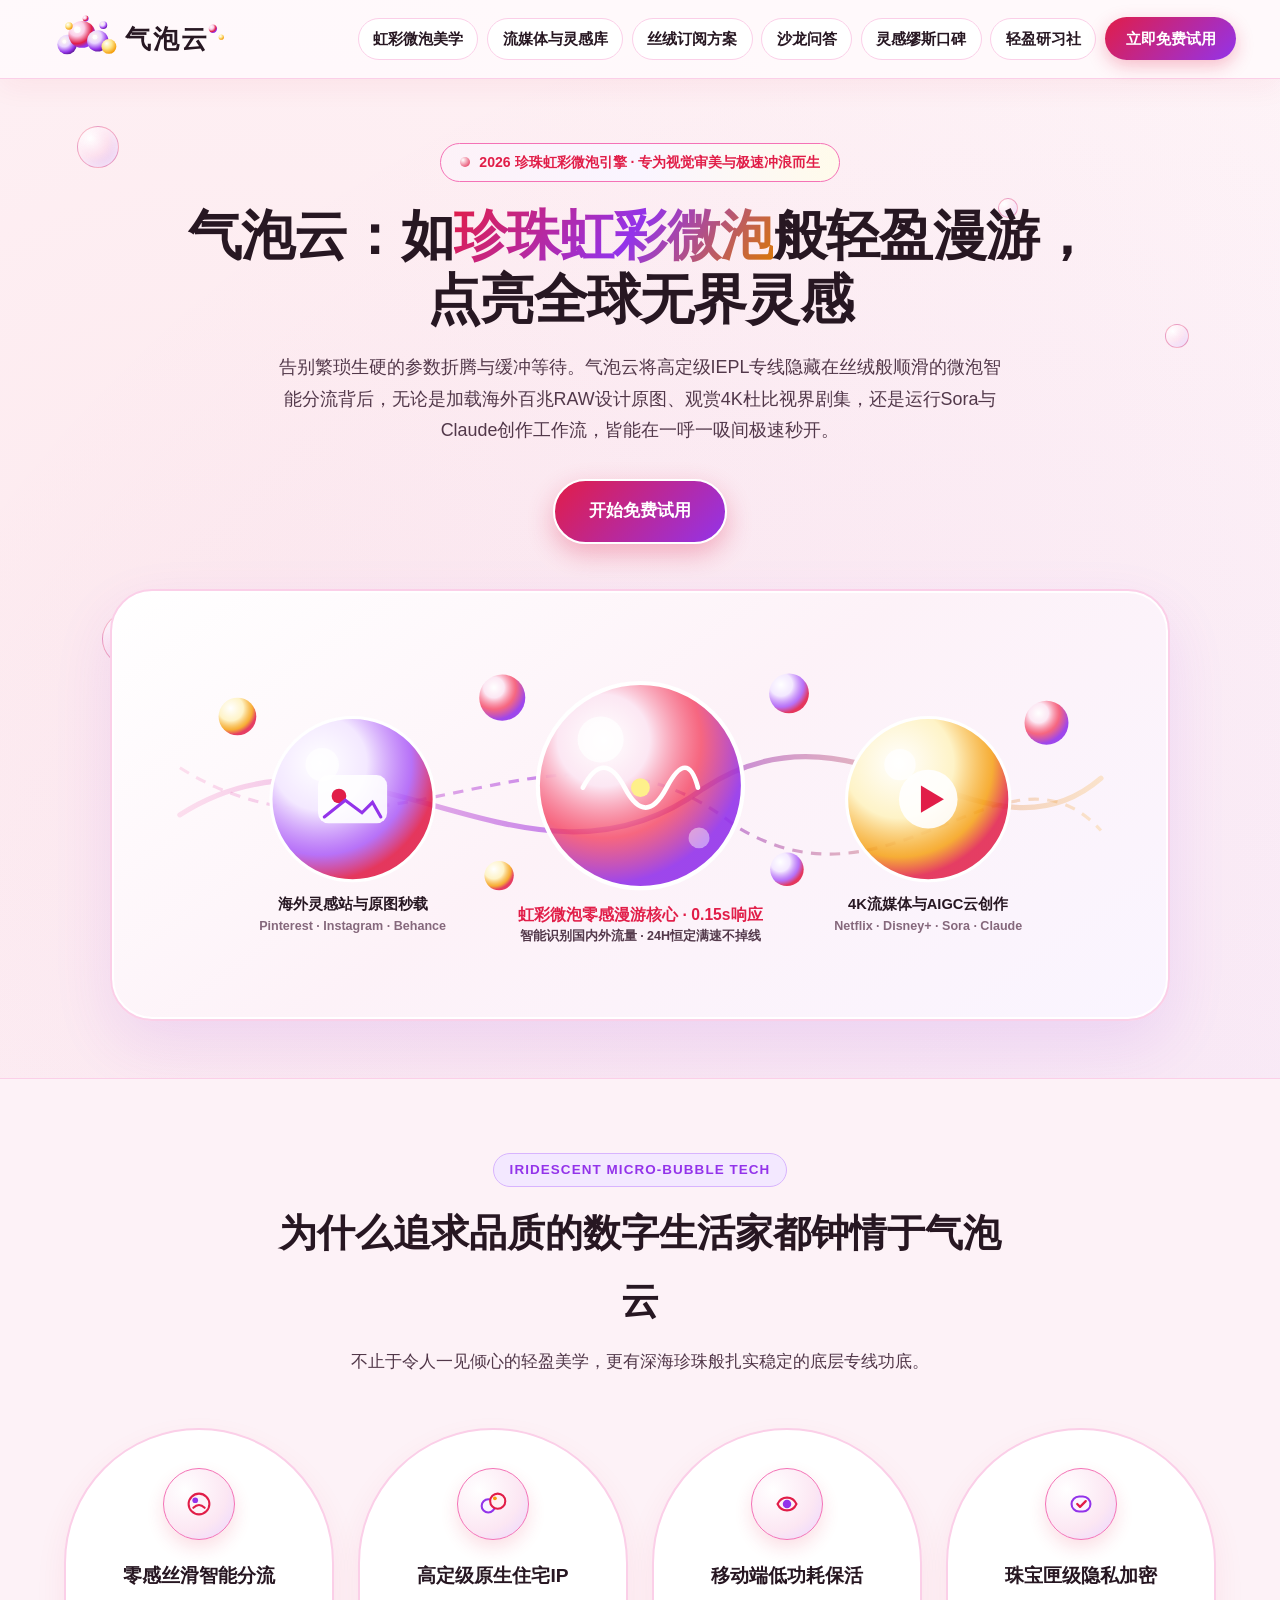
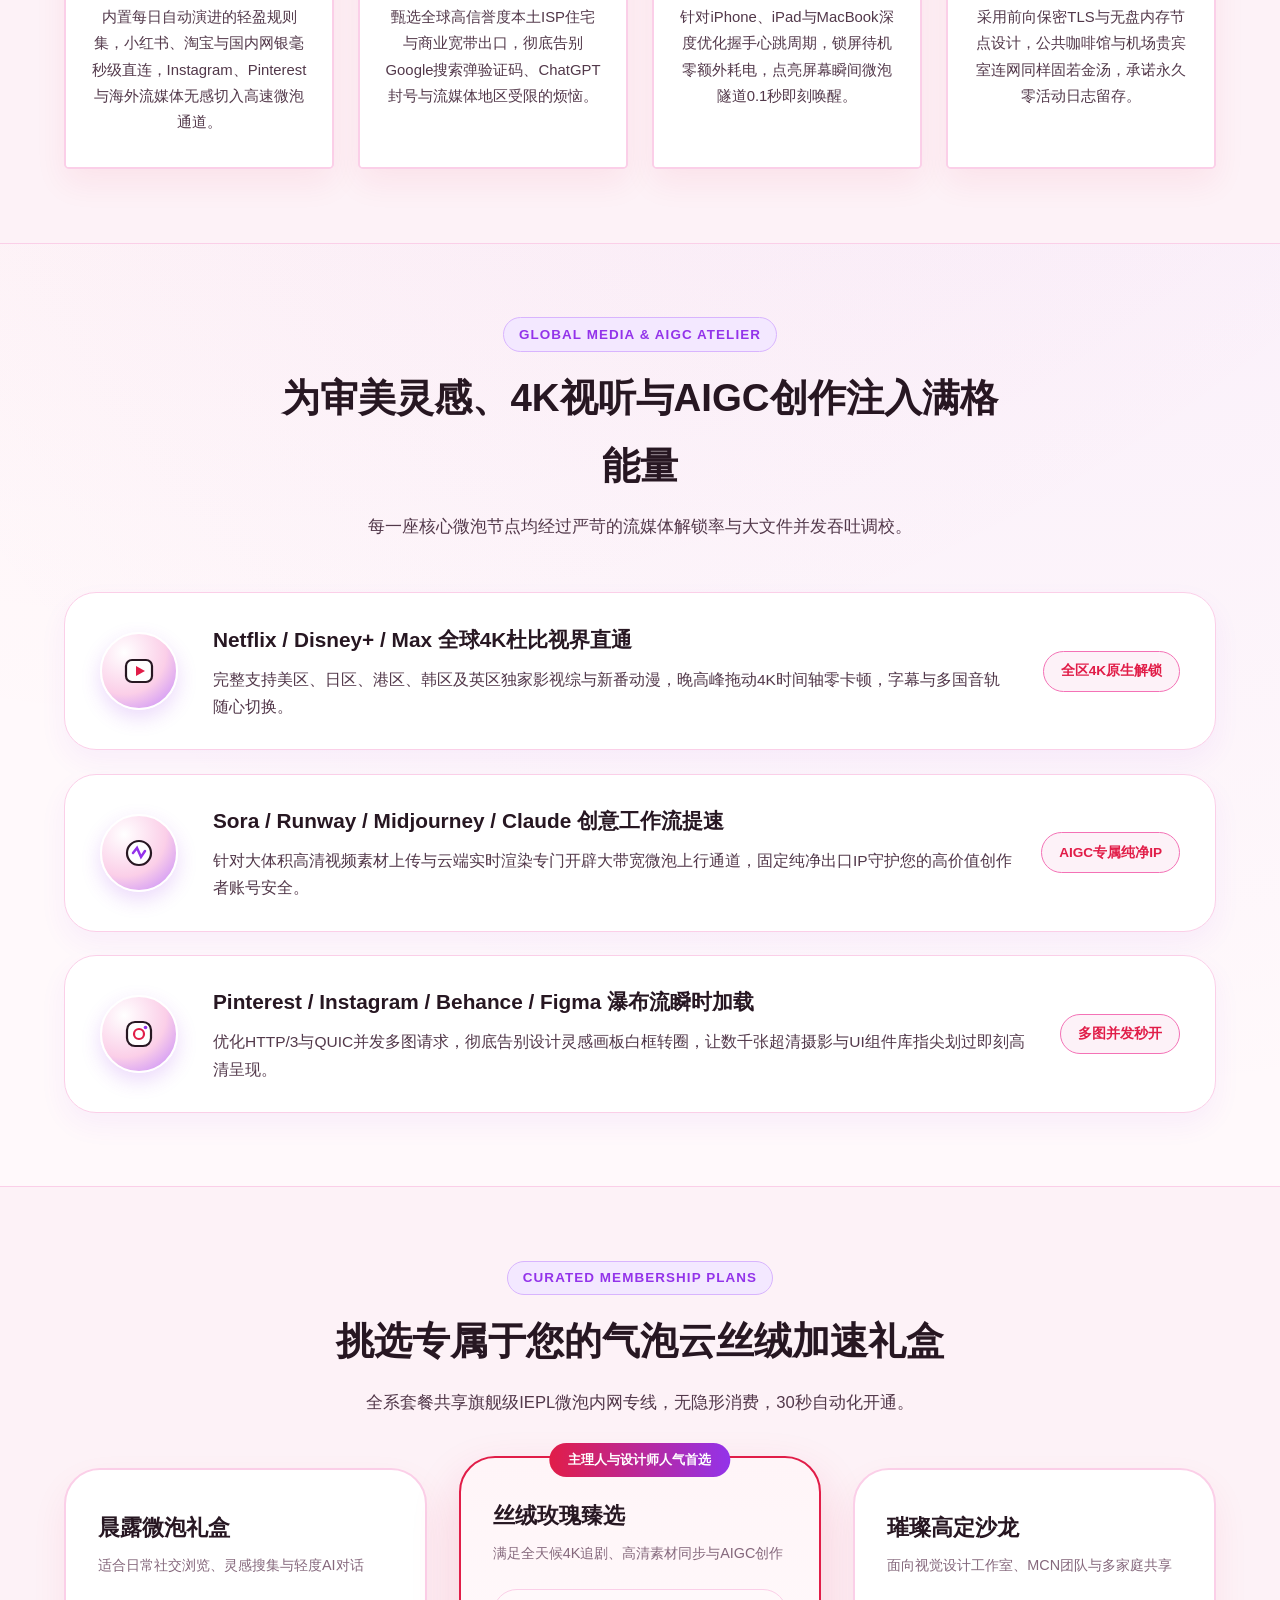
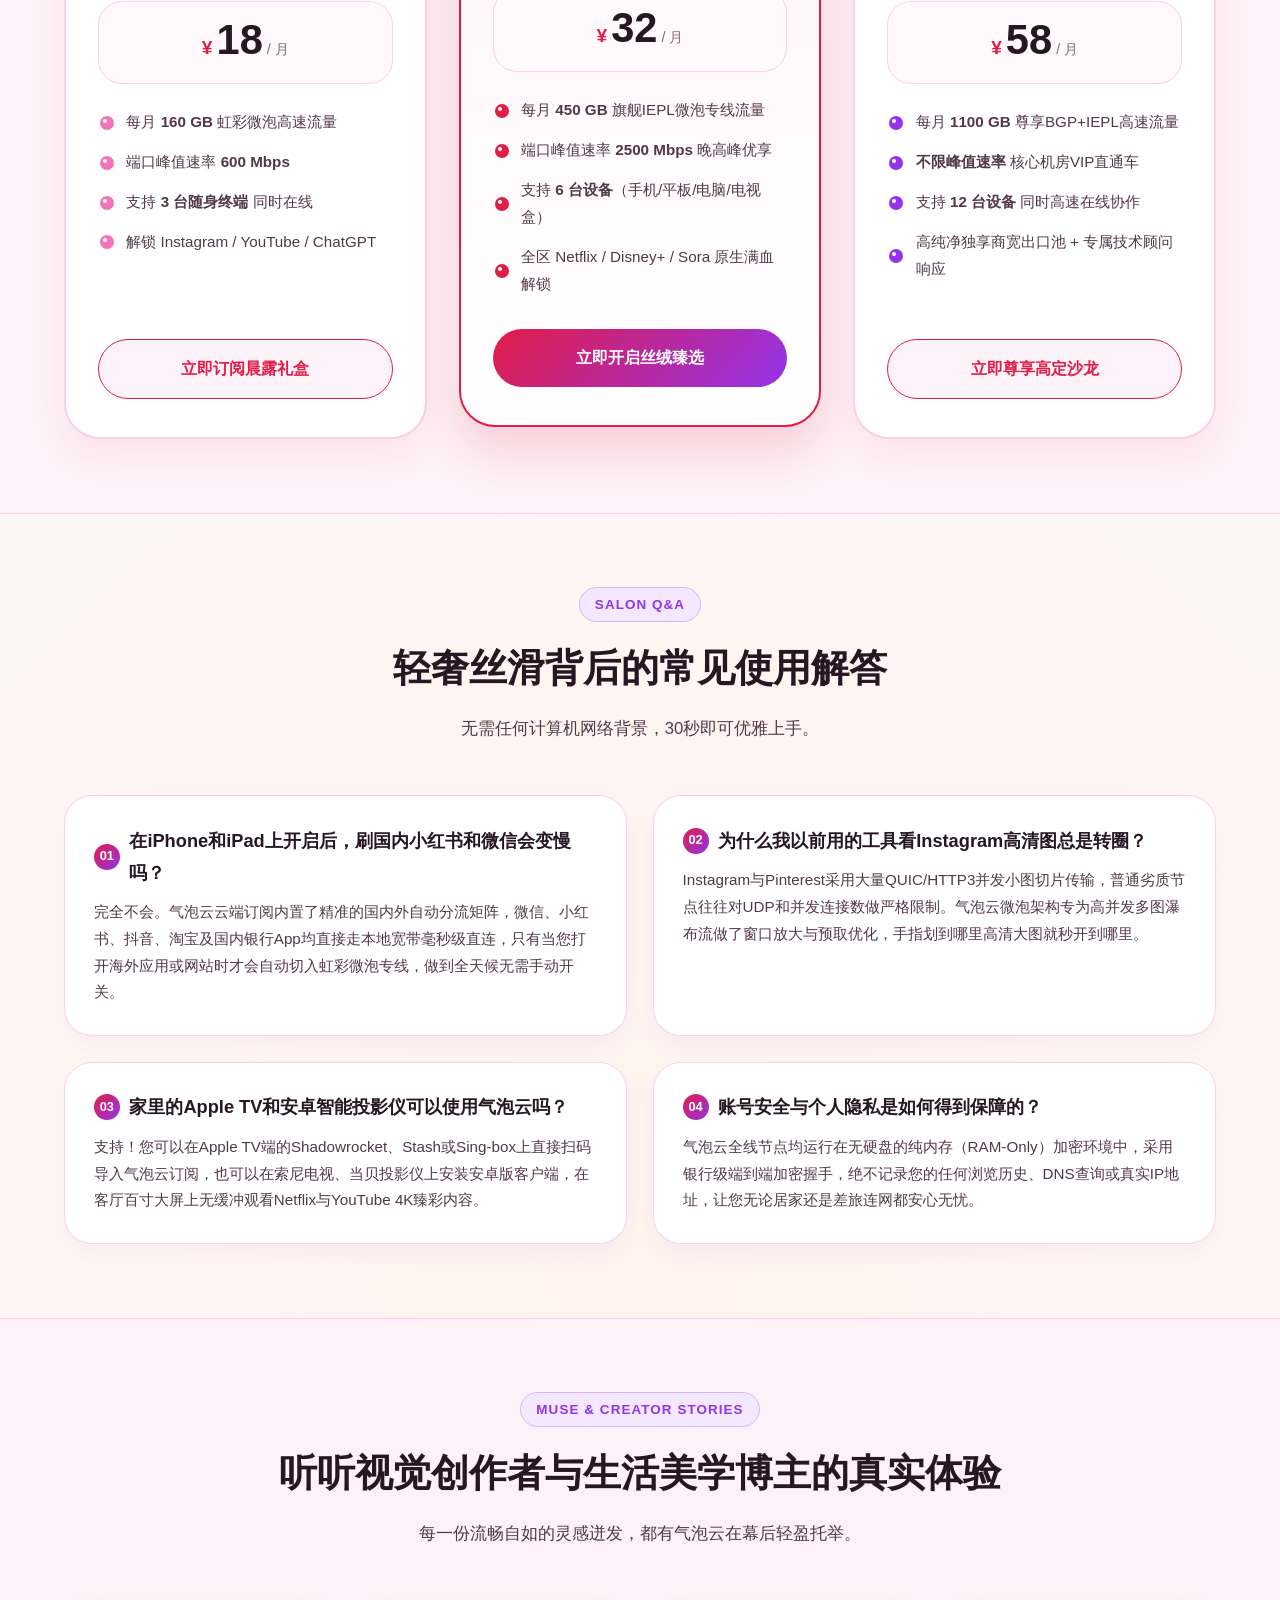
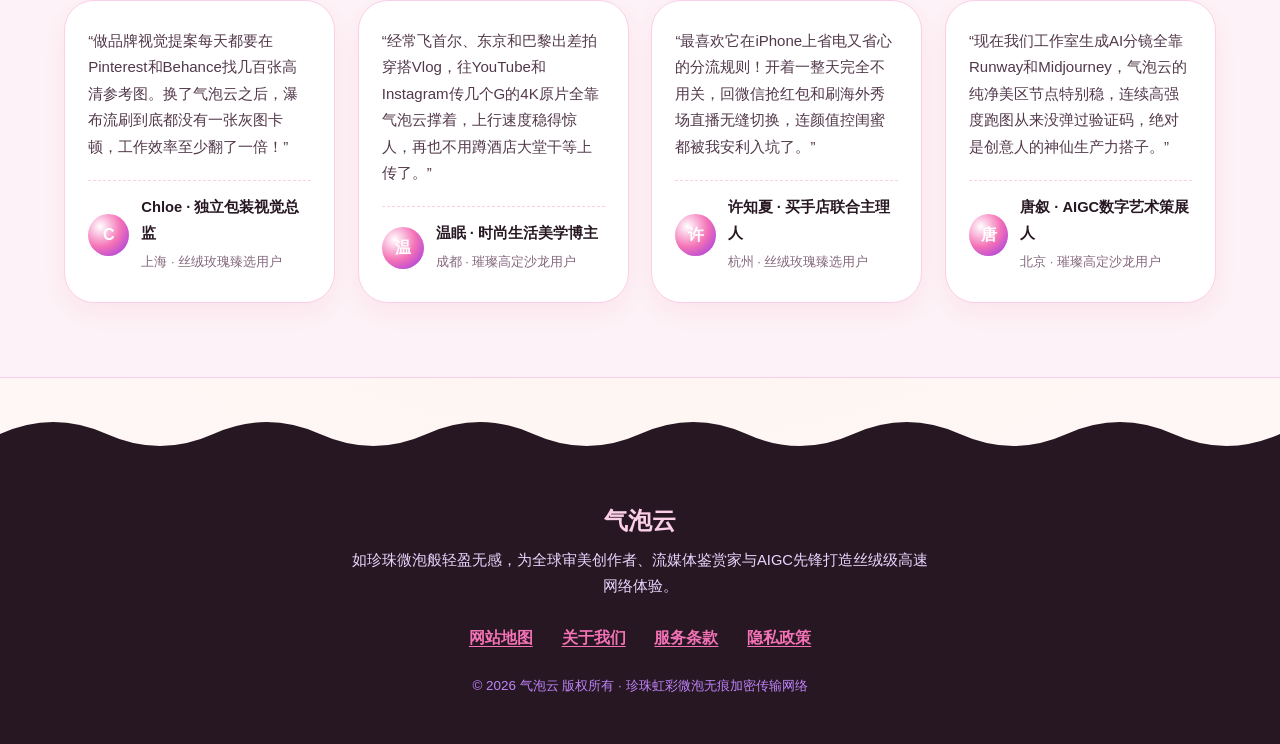
==== commit ea0d096c: "fix: remove external blog links, desensitize subscription terms, and align official landing page sty" ====
--- a/index.html
+++ b/index.html
@@ -104,7 +104,7 @@
         <p class="editorial-lead">告别繁琐生硬的参数折腾与缓冲等待。气泡云将高定级IEPL专线隐藏在丝绒般顺滑的微泡智能分流背后，无论是加载海外百兆RAW设计原图、观赏4K杜比视界剧集，还是运行Sora与Claude创作工作流，皆能在一呼一吸间极速秒开。</p>
         <div class="editorial-cta-row">
           <a href="https://ww012.twilightaff.com/#/?code=A56DH1Af" rel="nofollow" target="_blank" class="btn-velvet-primary">开始免费试用</a>
-          <a href="https://tizilab.net/paihang/" target="_blank" class="btn-velvet-pbn">2026最新梯子推荐</a>
+          
         </div>
         <div class="optical-bubble-stage">
           <svg class="theatre-svg" viewBox="0 0 960 360" role="img" aria-label="气泡云珍珠虹彩微泡光学剧场与全球极速互联动态图">
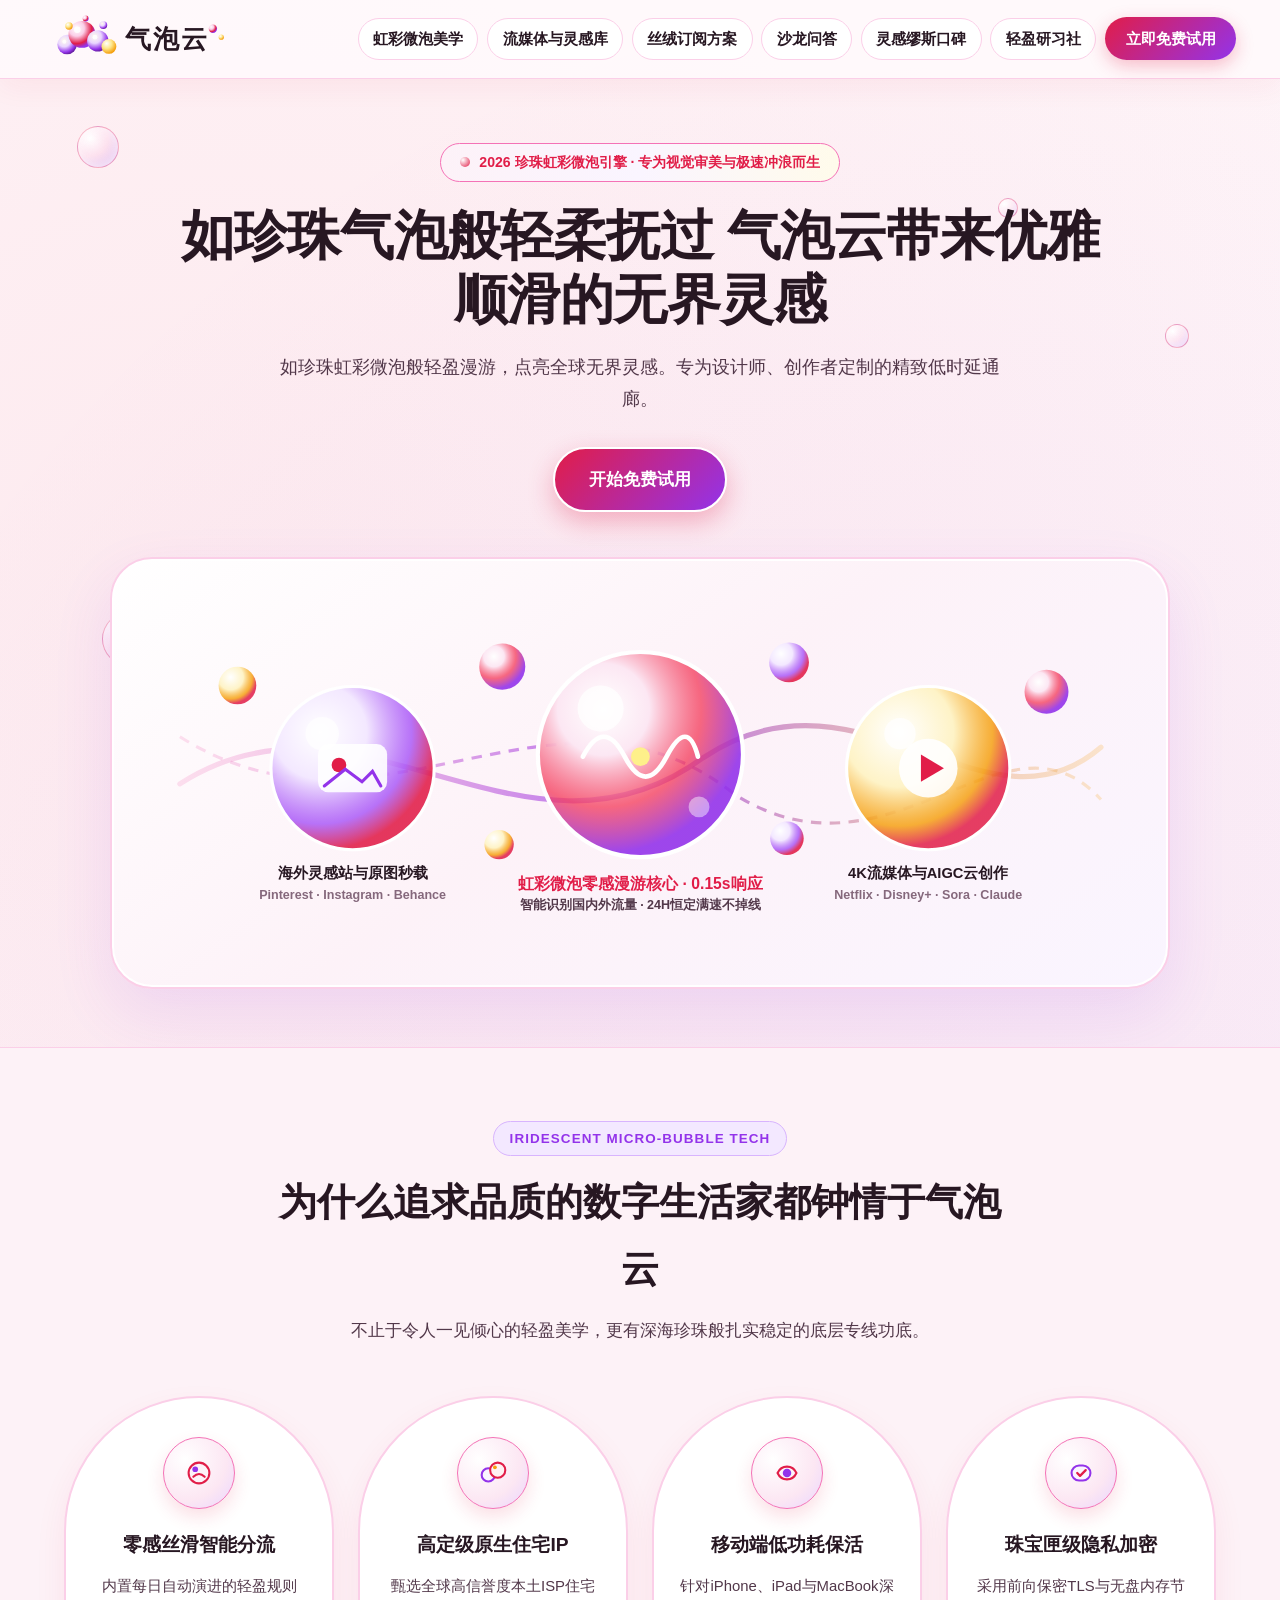
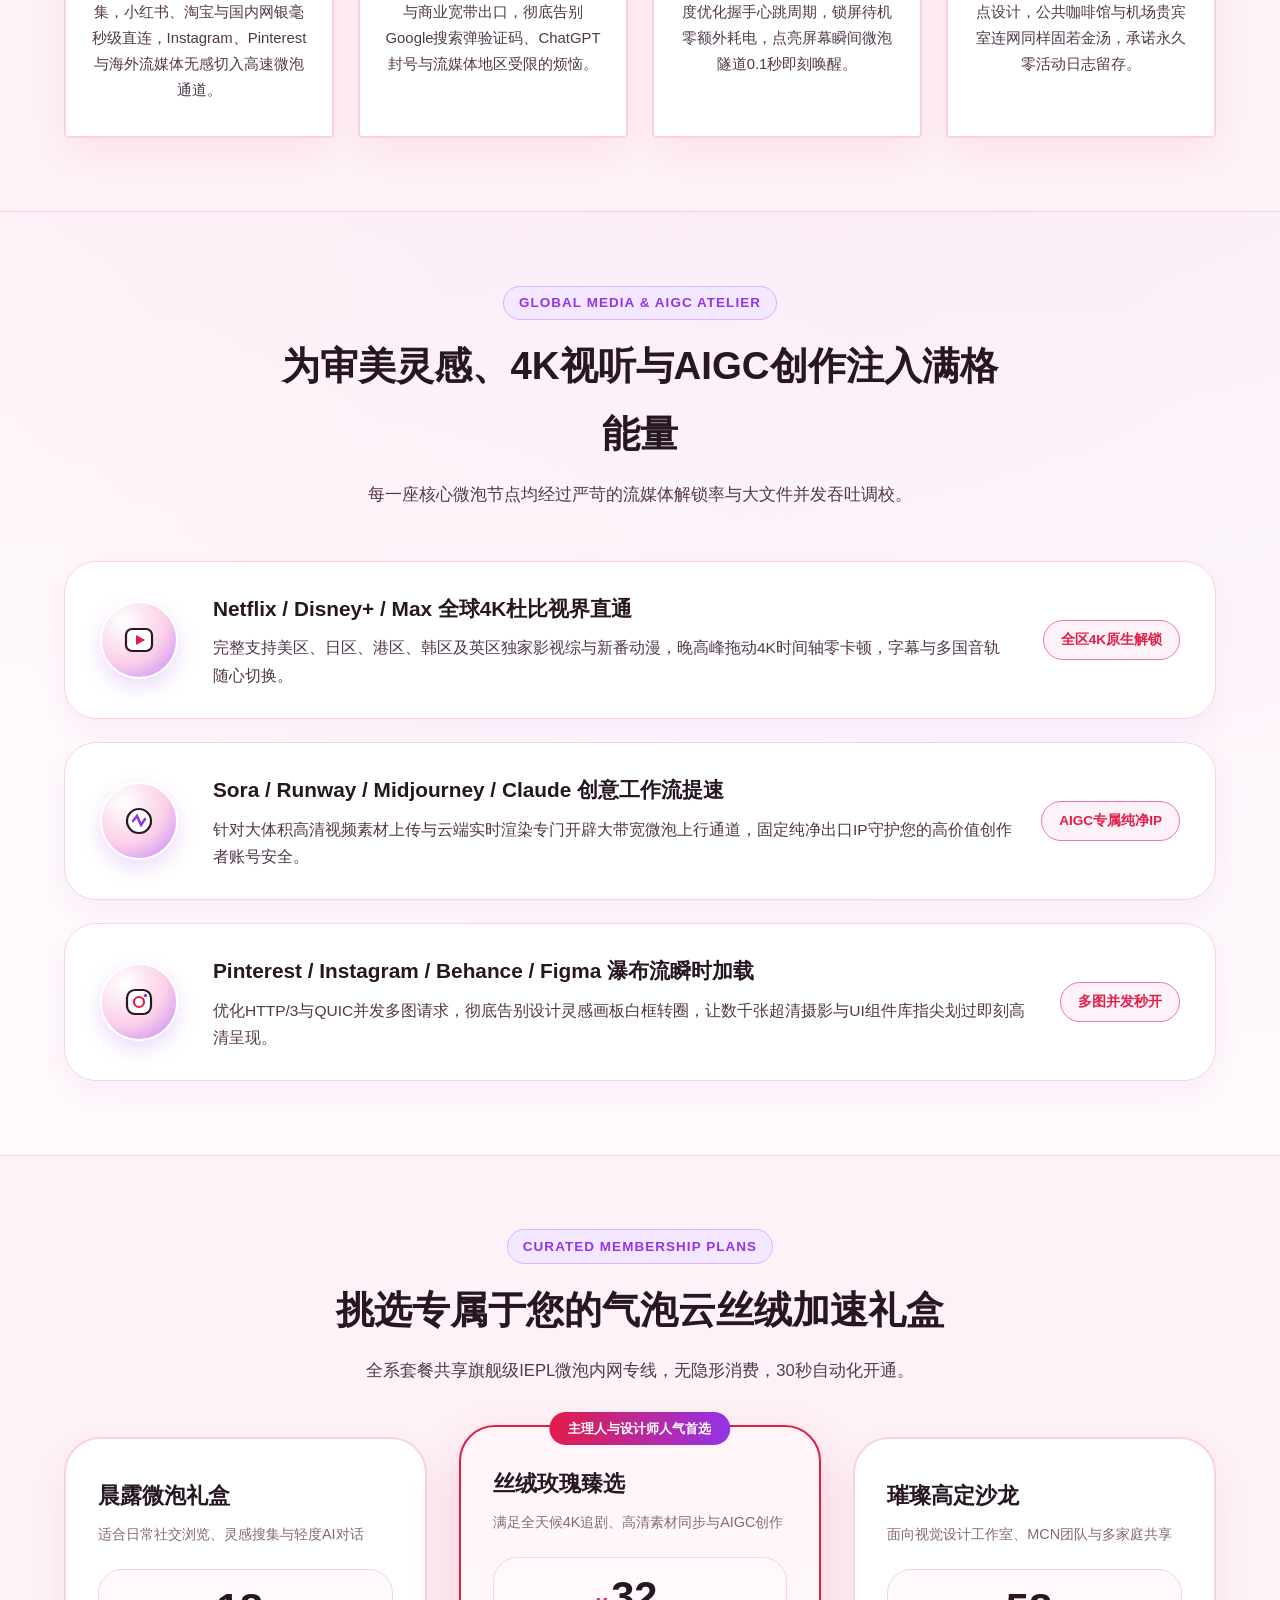
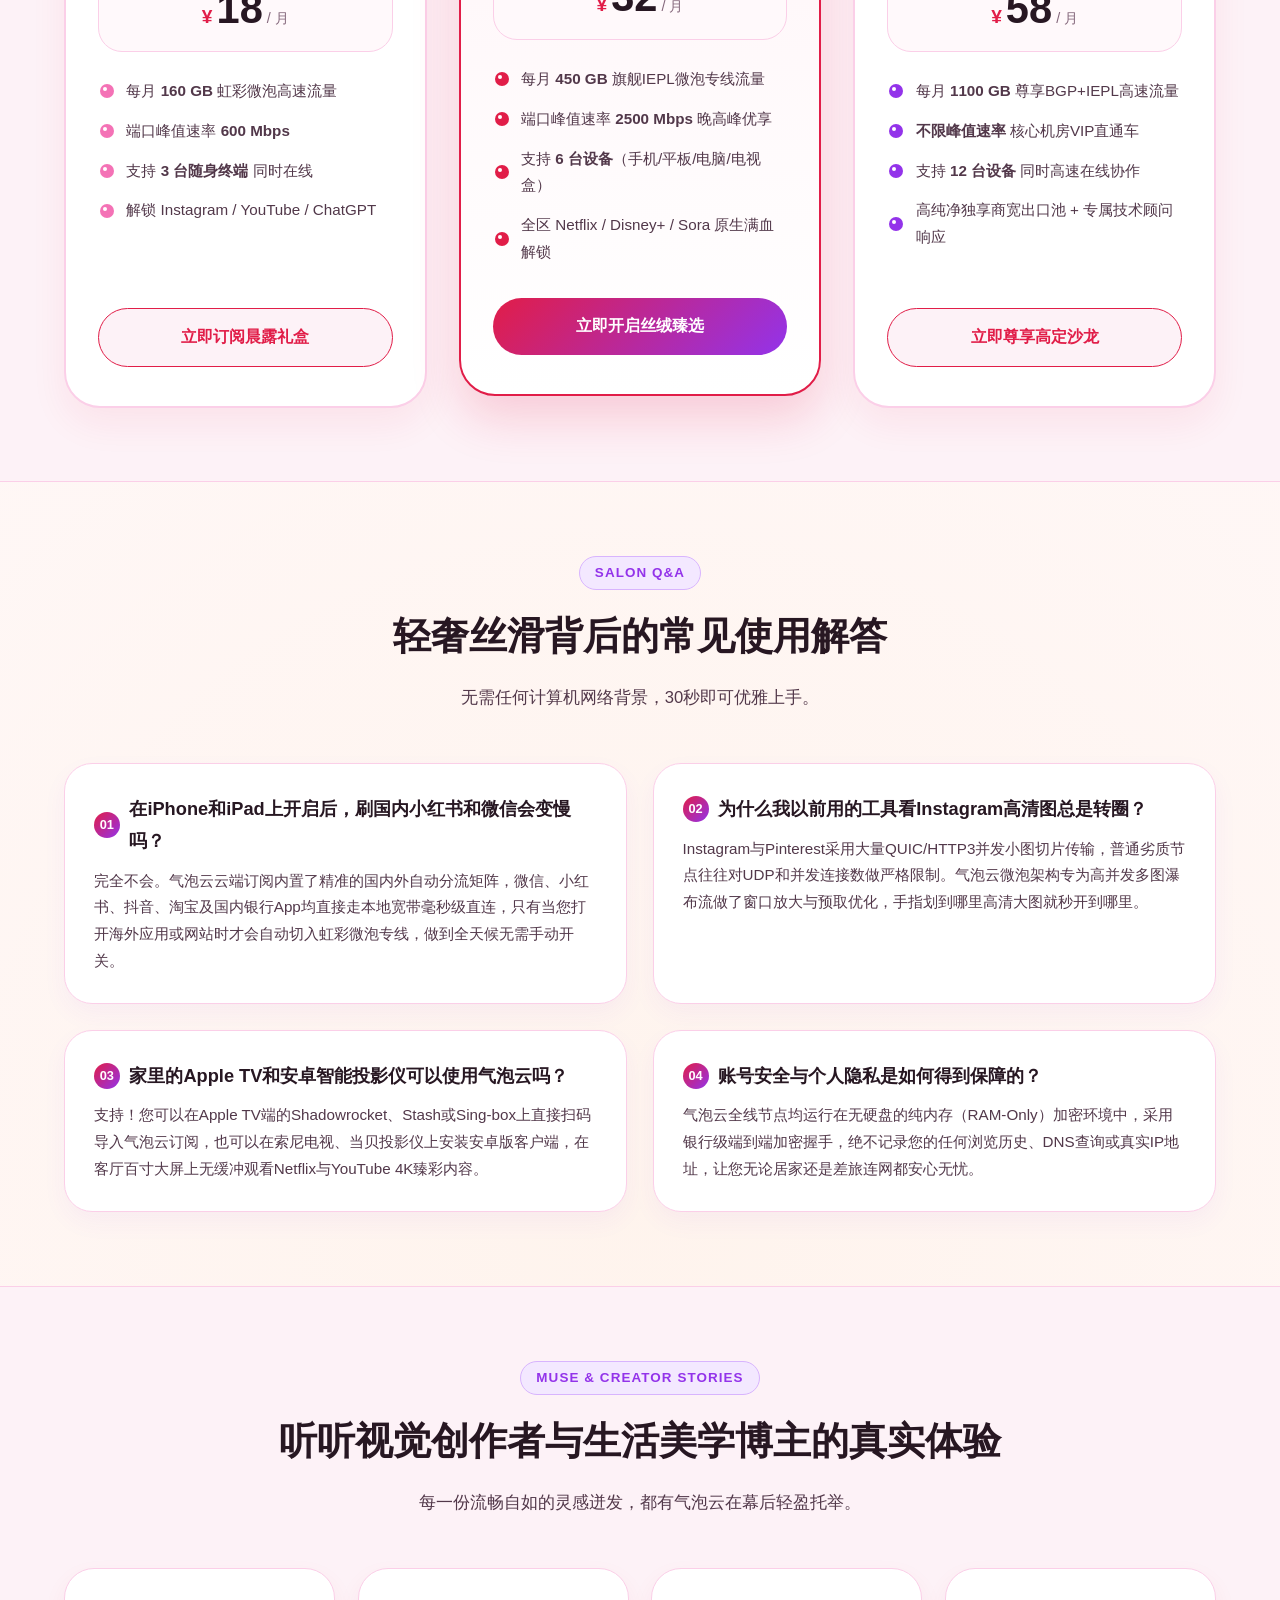
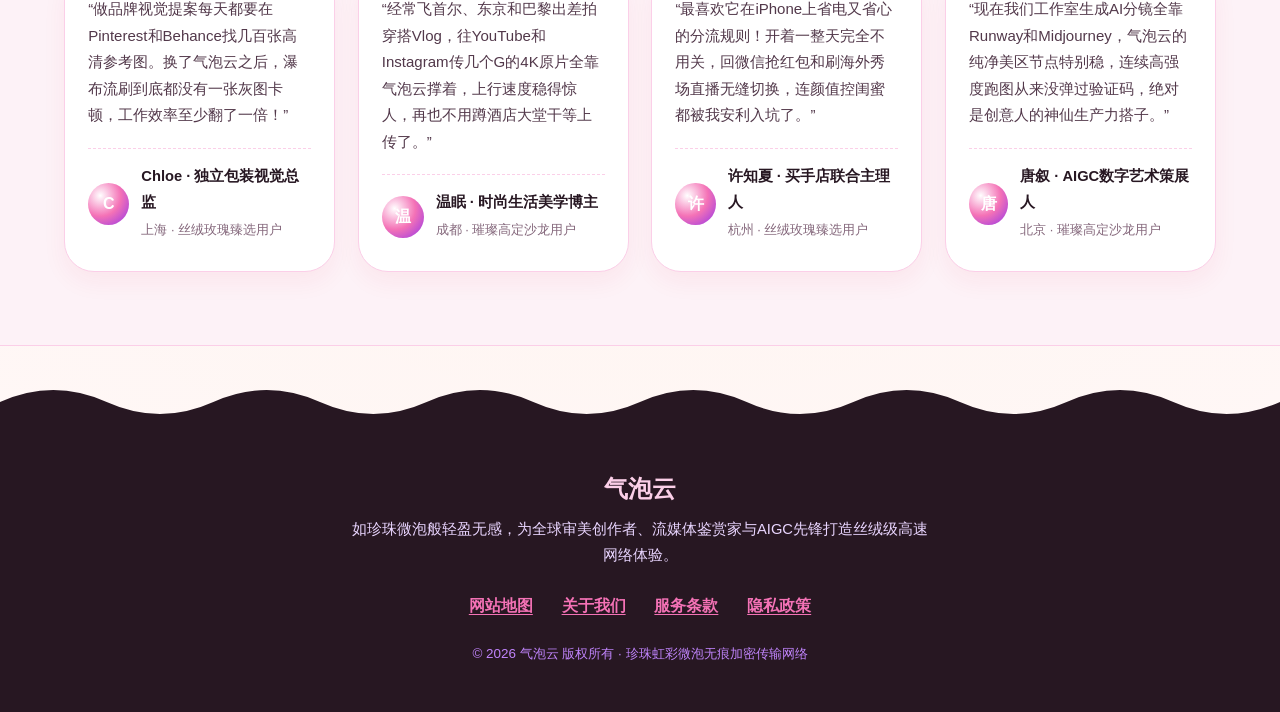
==== commit 9311d635: "revert: restore original layout and structure prior to pricing changes while keeping bespoke hero in" ====
--- a/index.html
+++ b/index.html
@@ -100,8 +100,8 @@
           <span class="editorial-badge-pearl"></span>
           <span>2026 珍珠虹彩微泡引擎 · 专为视觉审美与极速冲浪而生</span>
         </div>
-        <h1 class="editorial-h1">气泡云：如<span class="pearl-gradient-text">珍珠虹彩微泡</span>般轻盈漫游，点亮全球无界灵感</h1>
-        <p class="editorial-lead">告别繁琐生硬的参数折腾与缓冲等待。气泡云将高定级IEPL专线隐藏在丝绒般顺滑的微泡智能分流背后，无论是加载海外百兆RAW设计原图、观赏4K杜比视界剧集，还是运行Sora与Claude创作工作流，皆能在一呼一吸间极速秒开。</p>
+        <h1 class="editorial-h1">如珍珠气泡般轻柔抚过 <span>气泡云带来优雅顺滑的无界灵感</span></h1>
+        <p class="editorial-lead">如珍珠虹彩微泡般轻盈漫游，点亮全球无界灵感。专为设计师、创作者定制的精致低时延通廊。</p>
         <div class="editorial-cta-row">
           <a href="https://ww012.twilightaff.com/#/?code=A56DH1Af" rel="nofollow" target="_blank" class="btn-velvet-primary">开始免费试用</a>
           
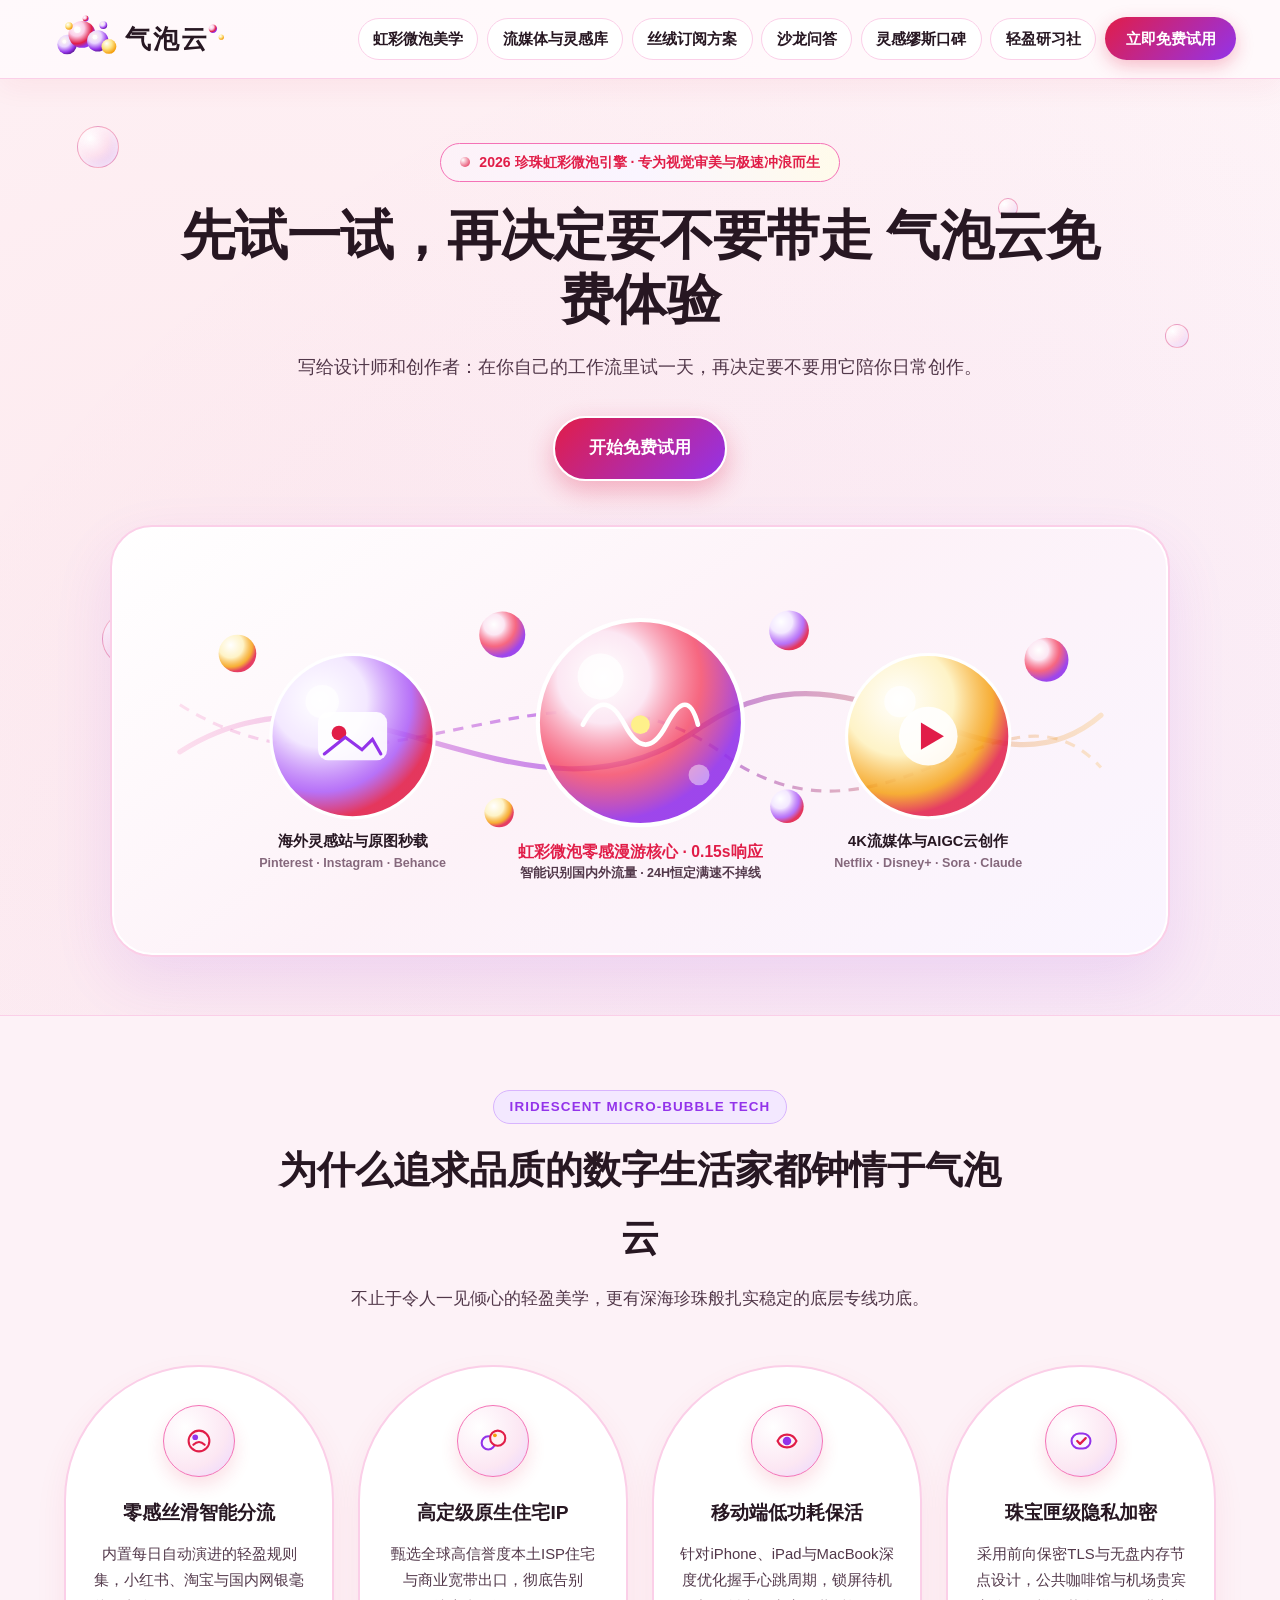
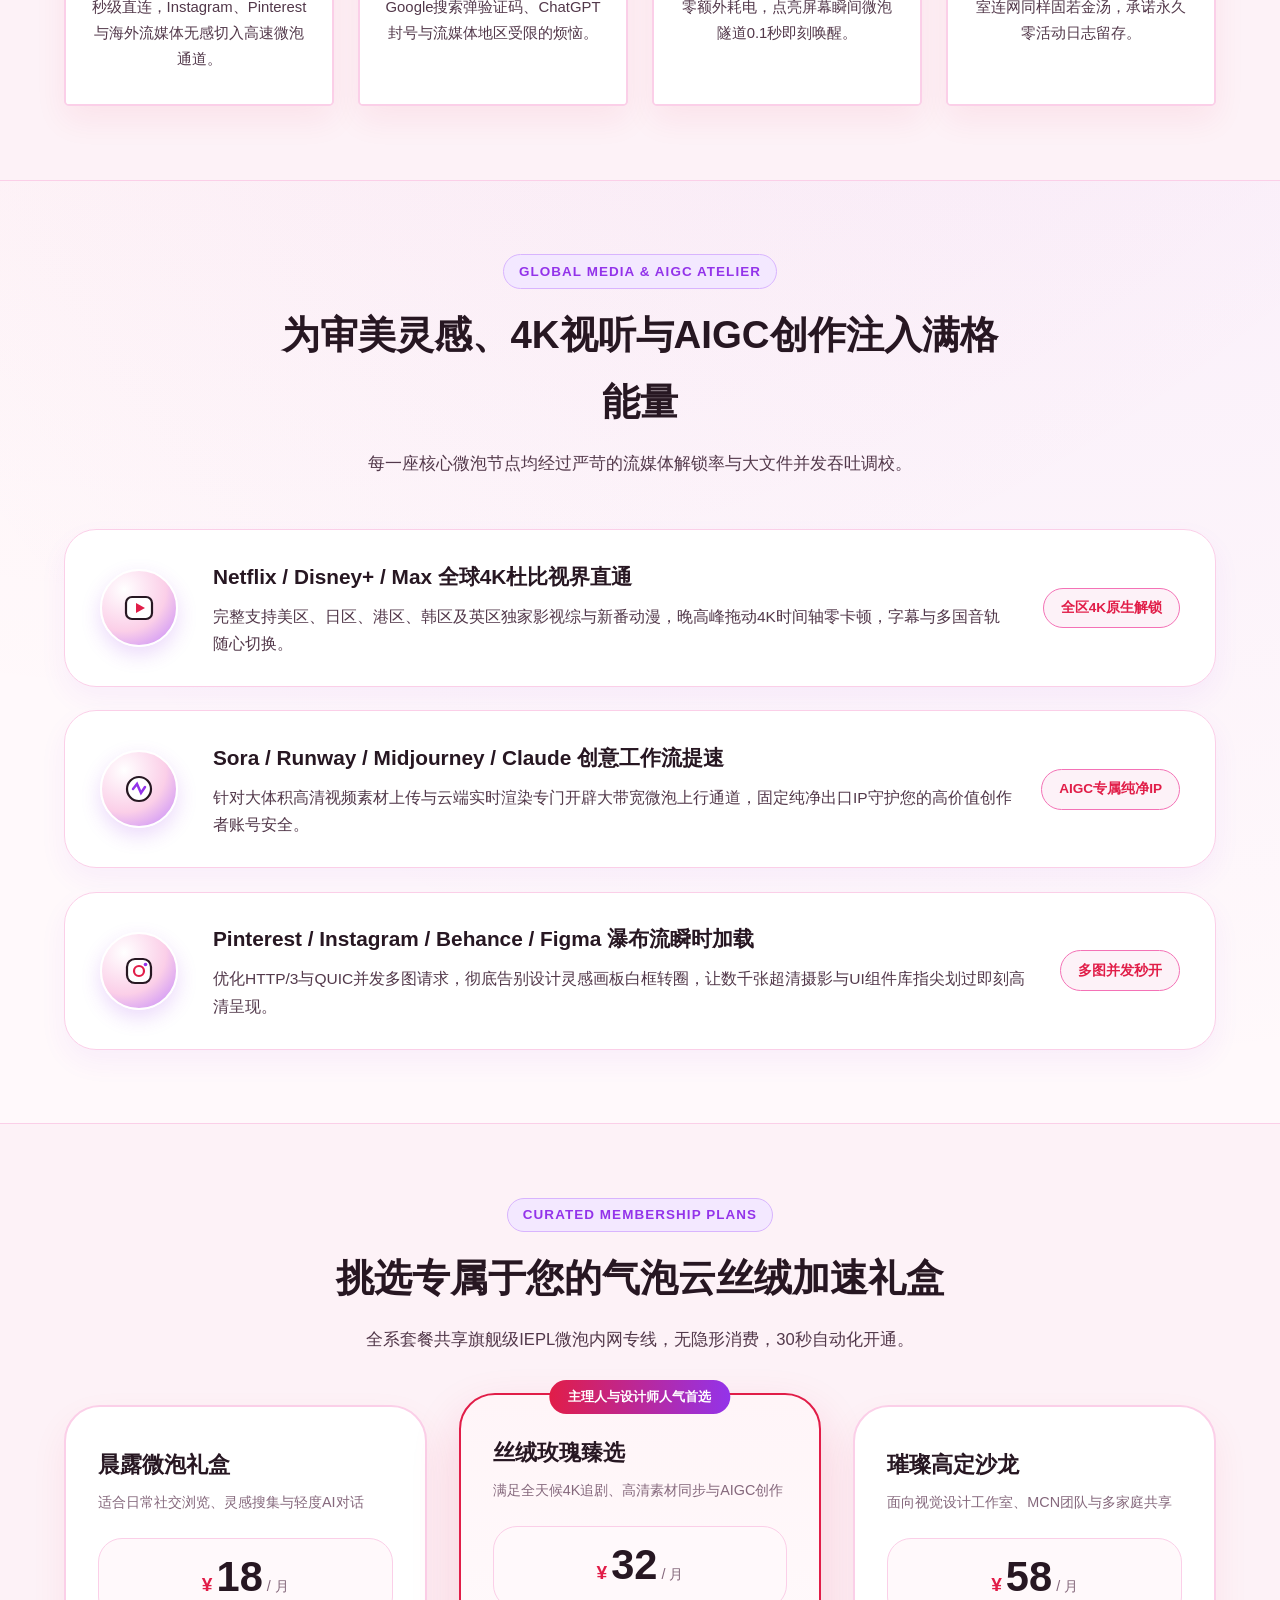
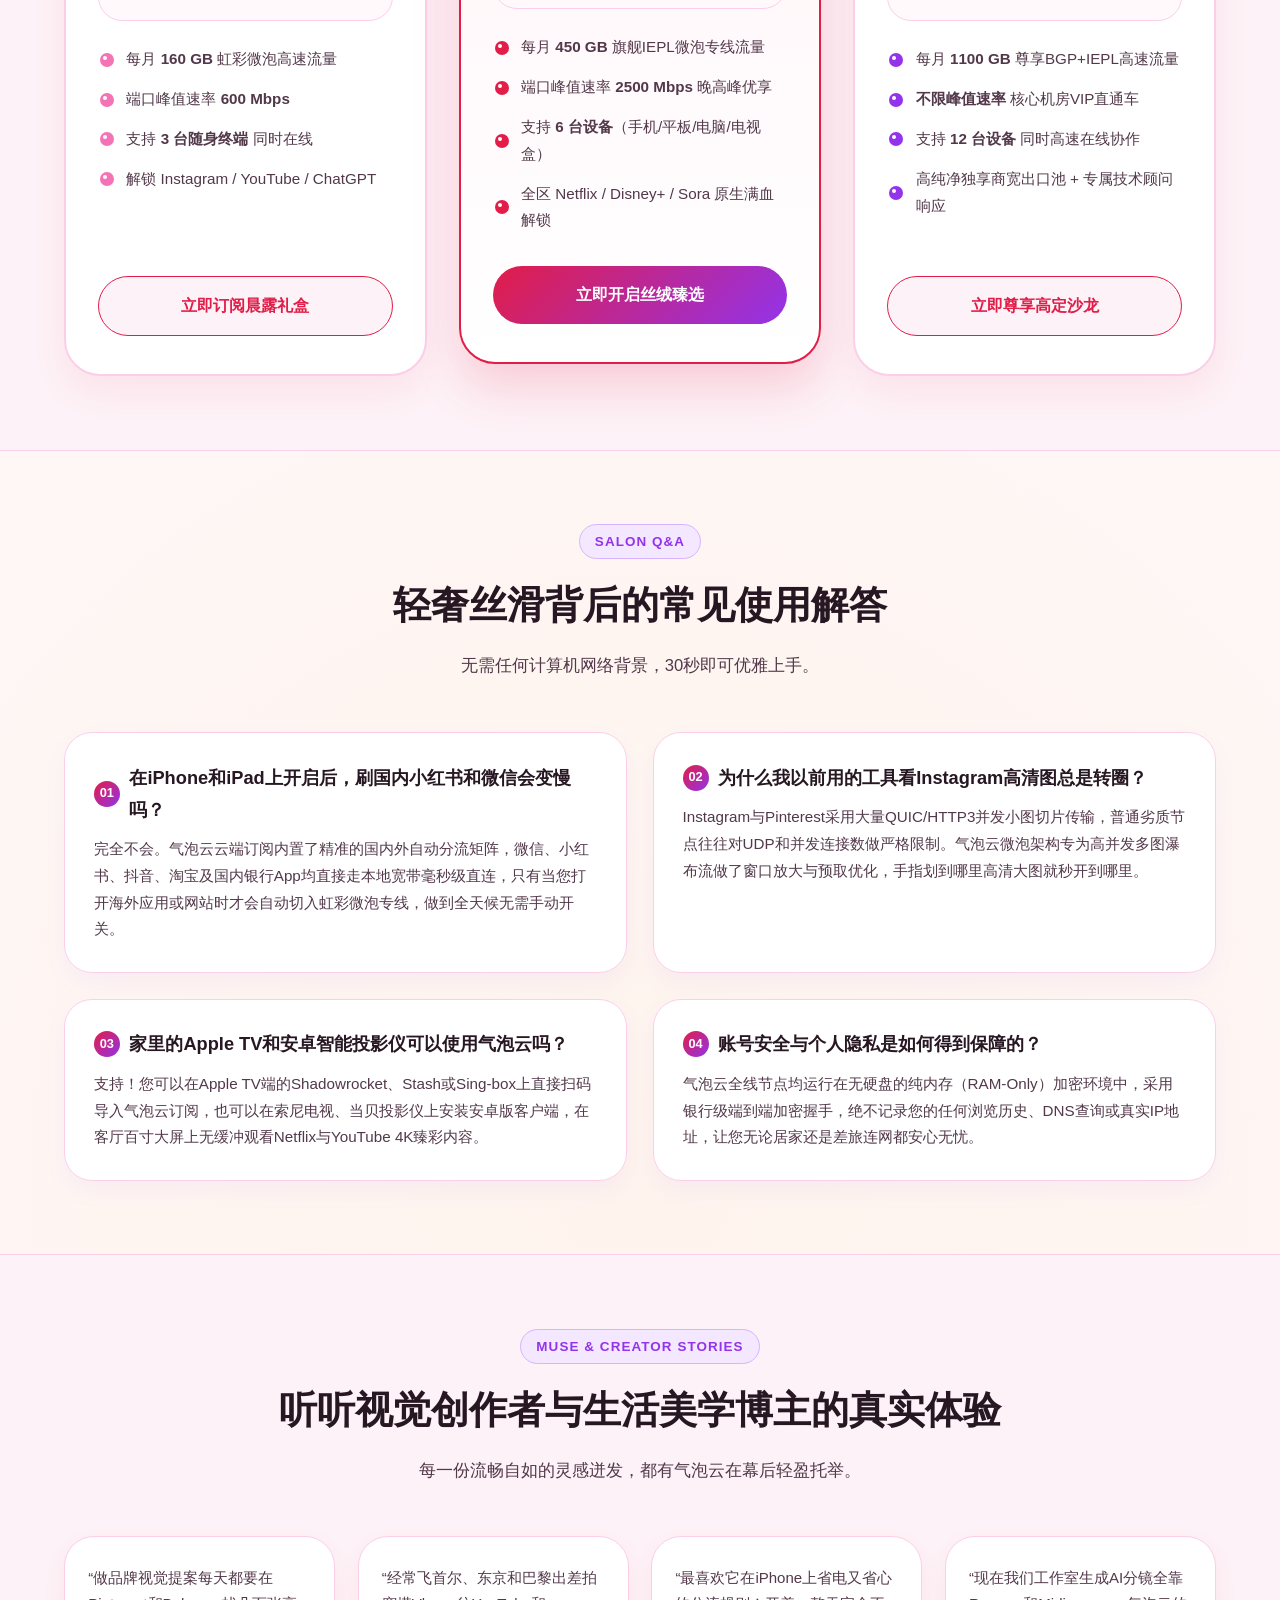
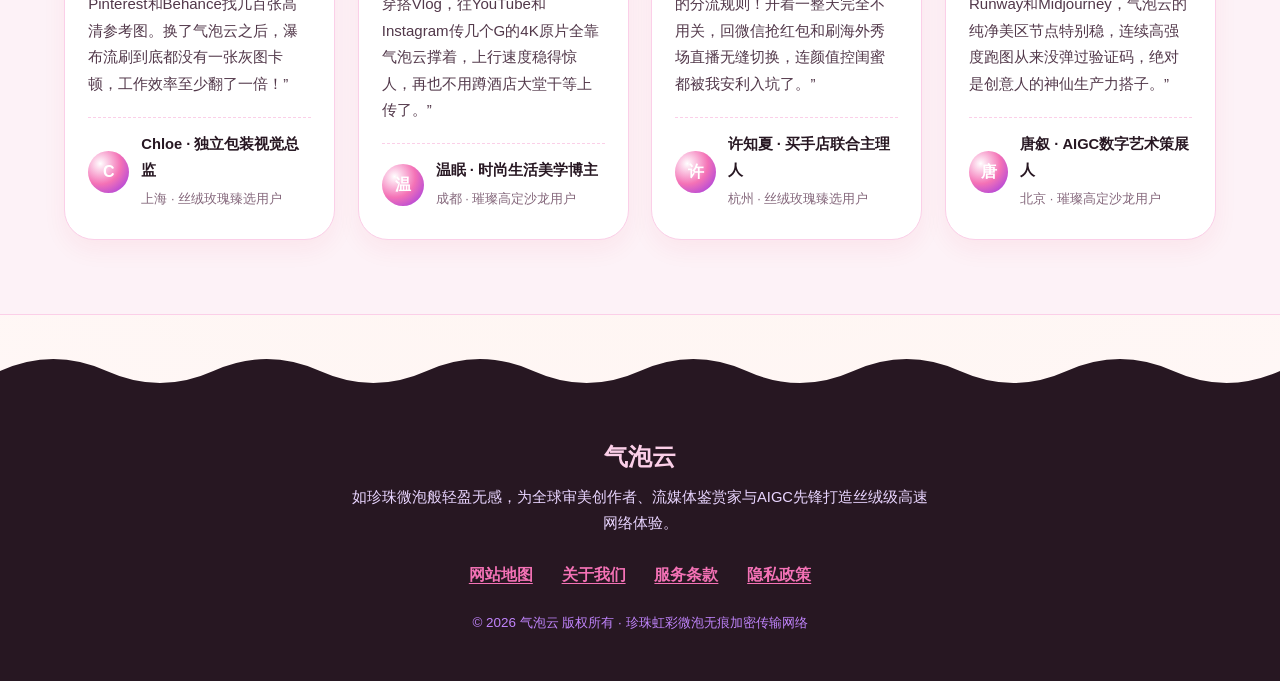
==== commit 3591ae86: "Update blog hyperlinks to dajichang.mom" ====
--- a/index.html
+++ b/index.html
@@ -3,13 +3,13 @@
 <head>
   <meta charset="UTF-8">
   <meta name="viewport" content="width=device-width, initial-scale=1.0">
-  <title>气泡云 - 珍珠虹彩微泡般轻盈优雅的全球网络加速与极速秒开服务</title>
-  <meta name="description" content="气泡云为您呈现高颜值与高可用兼备的网络加速体验。搭载虹彩微泡无感分流架构，支持海外高清灵感图库、4K流媒体与AIGC工具极速秒开，是创作者青睐的年度高口碑机场推荐。">
-  <meta name="keywords" content="气泡云,网络加速,极速秒开,机场推荐,虹彩微泡,流媒体解锁,创作者专线,iOS分流">
+  <title>气泡云 - 创作者与苹果用户的加速服务 | 免费体验，先试再买</title>
+  <meta name="description" content="气泡云面向设计师、自媒体人和苹果用户。提供免费体验，站内有设计工作流网络习惯、素材下载、iPhone 规则设置与账号运营等指南。">
+  <meta name="keywords" content="气泡云, 气泡云机场, 机场推荐, 免费体验, 设计师网络, 素材下载, iPhone规则, 账号运营">
   <link rel="canonical" href="https://qipaoyun.makeup/">
   <meta property="og:type" content="website">
-  <meta property="og:title" content="气泡云 - 珍珠虹彩微泡般轻盈优雅的全球网络加速与极速秒开服务">
-  <meta property="og:description" content="气泡云搭载虹彩微泡无感分流架构，支持海外高清灵感图库、4K流媒体与AIGC工具极速秒开，创作者青睐的机场推荐。">
+  <meta property="og:title" content="气泡云 - 创作者与苹果用户的加速服务 | 免费体验，先试再买">
+  <meta property="og:description" content="气泡云面向设计师、自媒体人和苹果用户。提供免费体验，站内有设计工作流网络习惯、素材下载、iPhone 规则设置与账号运营等指南。">
   <meta property="og:url" content="https://qipaoyun.makeup/">
   <meta property="og:image" content="https://qipaoyun.makeup/og-bubble-makeup.svg">
   <link rel="stylesheet" href="style.css">
@@ -100,8 +100,8 @@
           <span class="editorial-badge-pearl"></span>
           <span>2026 珍珠虹彩微泡引擎 · 专为视觉审美与极速冲浪而生</span>
         </div>
-        <h1 class="editorial-h1">如珍珠气泡般轻柔抚过 <span>气泡云带来优雅顺滑的无界灵感</span></h1>
-        <p class="editorial-lead">如珍珠虹彩微泡般轻盈漫游，点亮全球无界灵感。专为设计师、创作者定制的精致低时延通廊。</p>
+        <h1 class="editorial-h1">先试一试，再决定要不要带走 <span>气泡云免费体验</span></h1>
+        <p class="editorial-lead">写给设计师和创作者：在你自己的工作流里试一天，再决定要不要用它陪你日常创作。</p>
         <div class="editorial-cta-row">
           <a href="https://ww012.twilightaff.com/#/?code=A56DH1Af" rel="nofollow" target="_blank" class="btn-velvet-primary">开始免费试用</a>
           
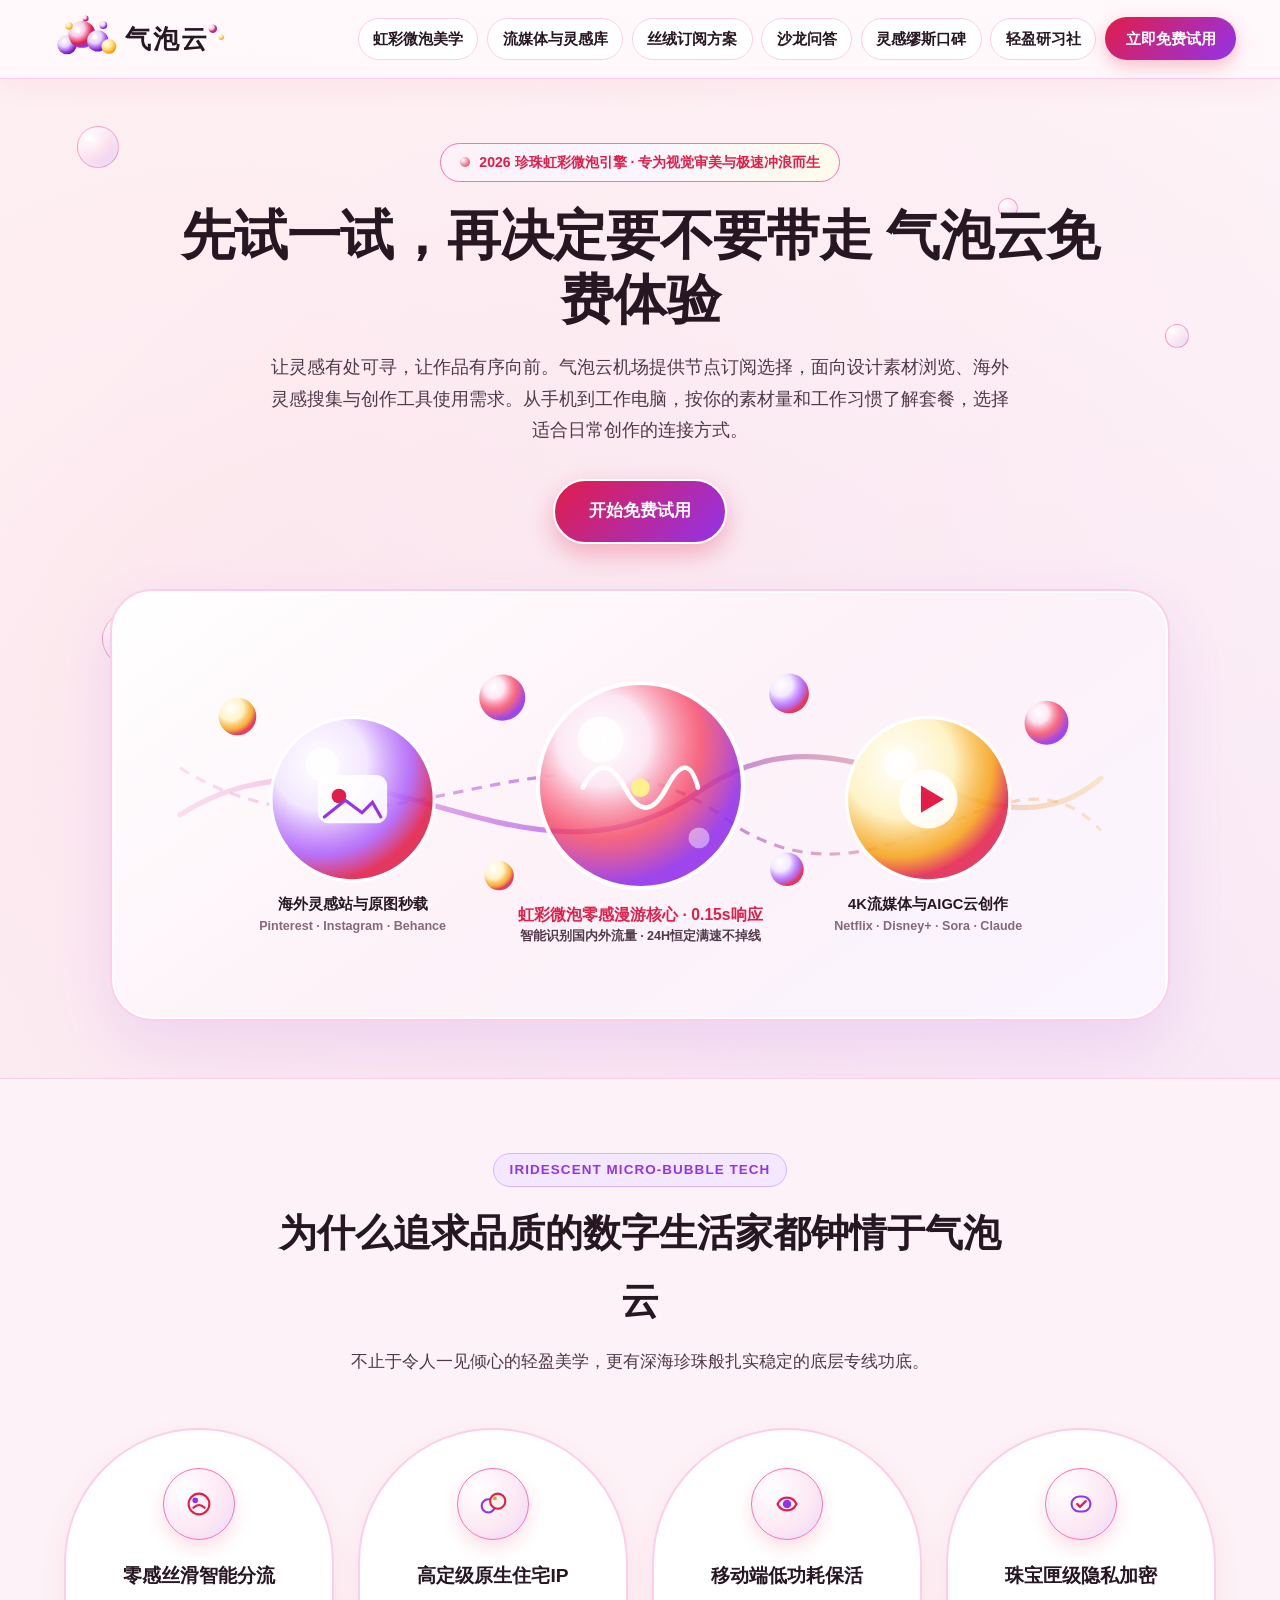
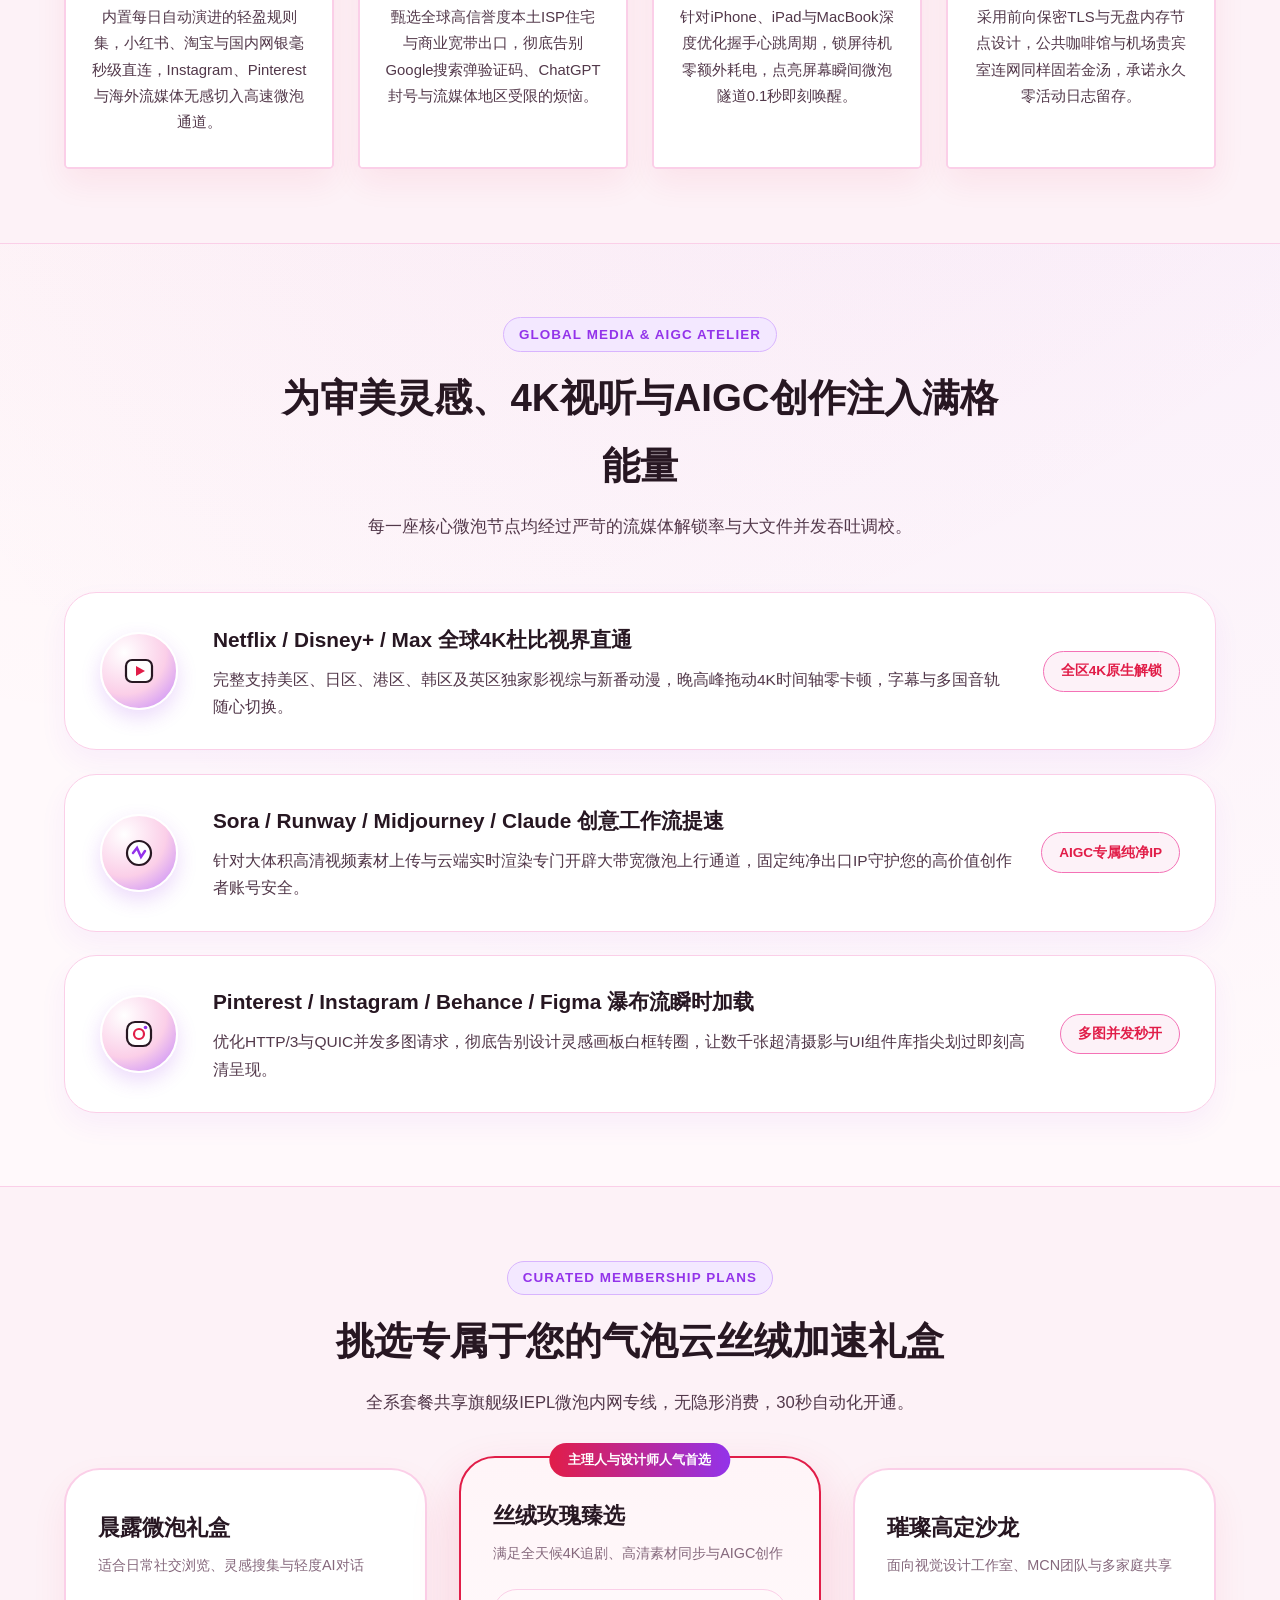
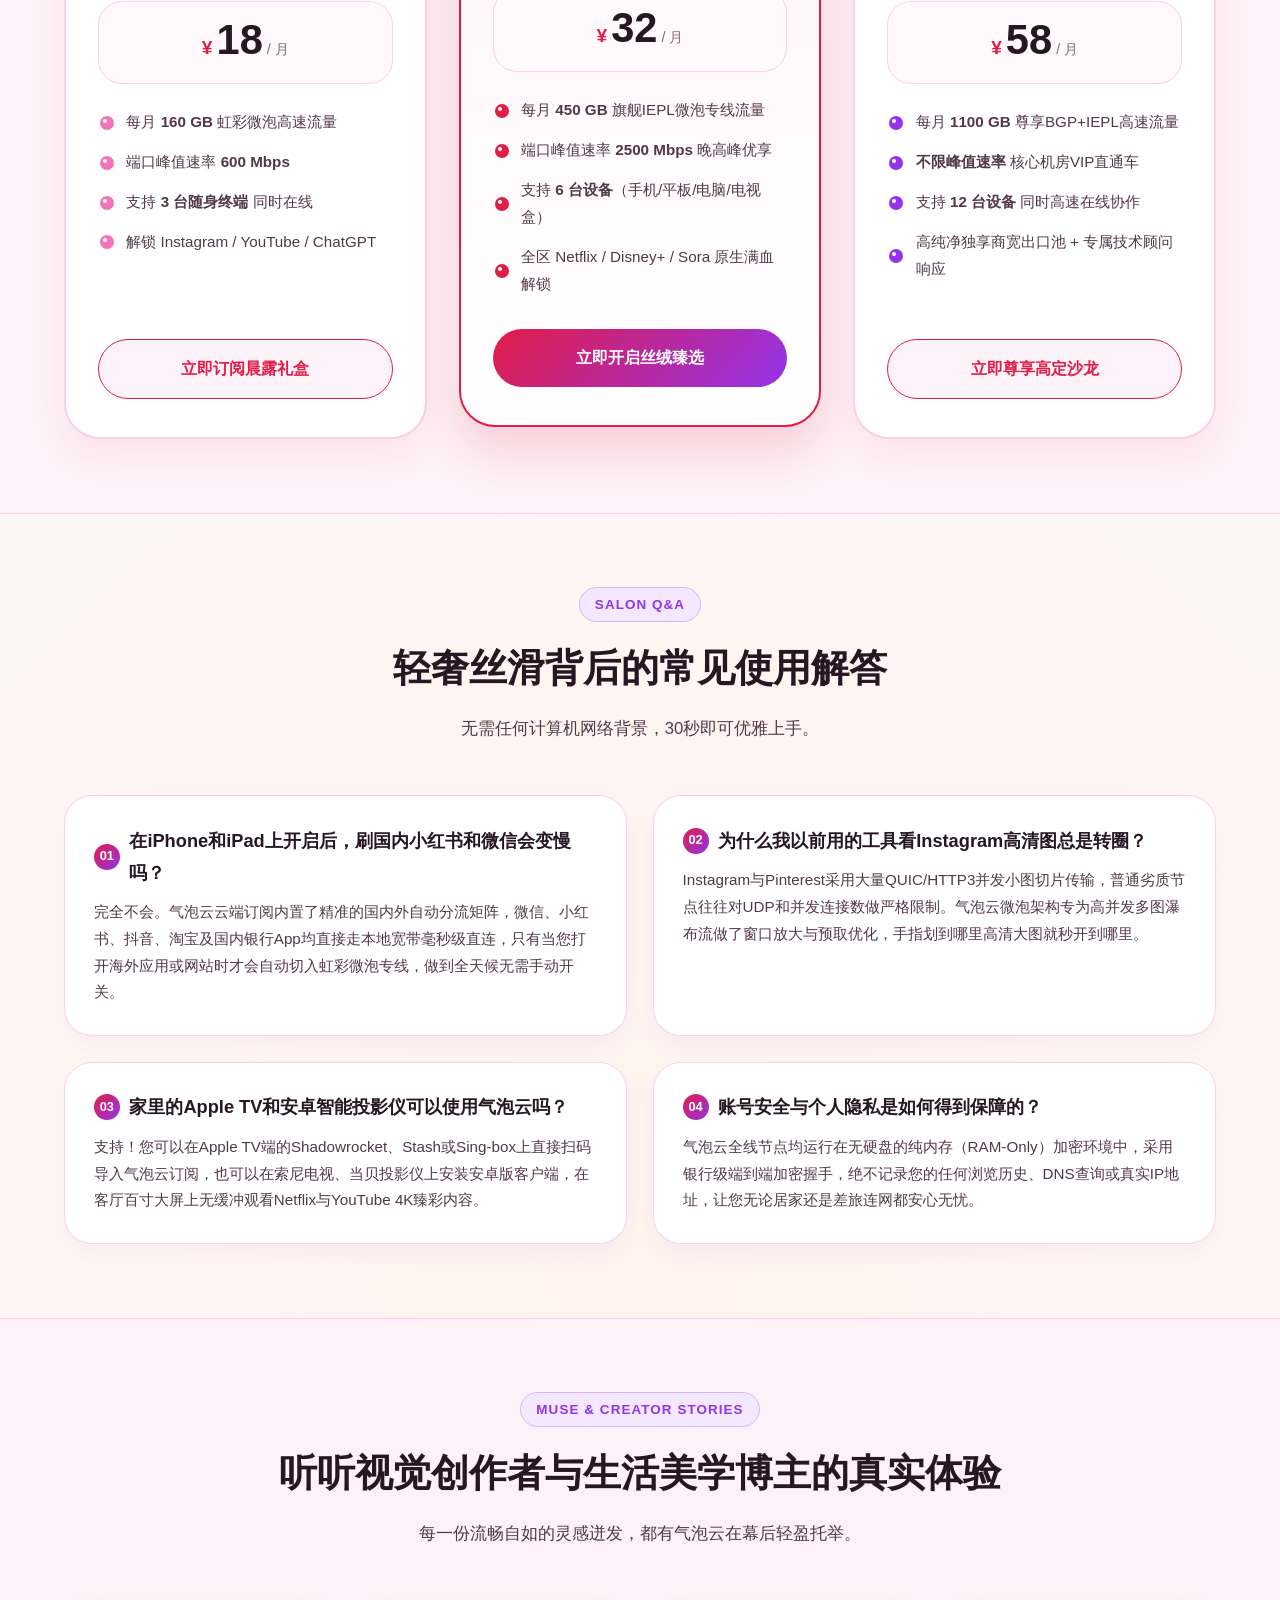
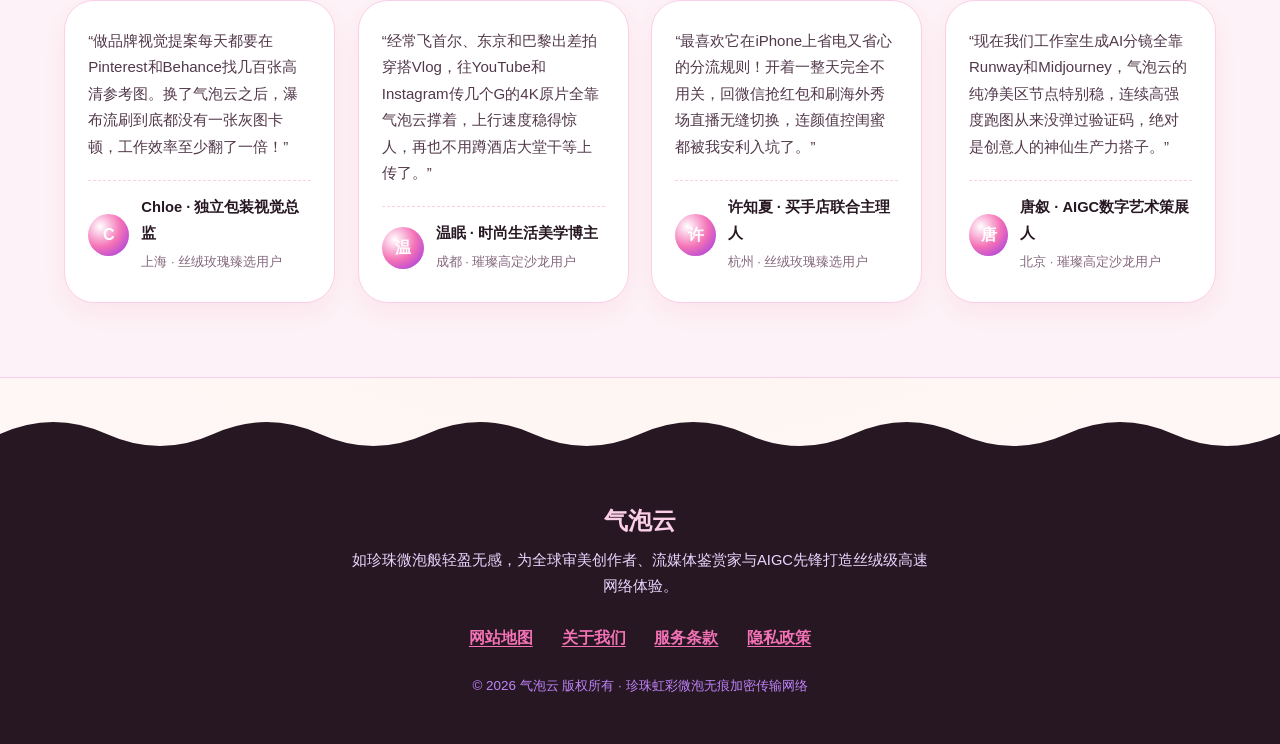
==== commit afc670b7: "Restore detailed guides and clarify airport homepage introductions" ====
--- a/index.html
+++ b/index.html
@@ -1,19 +1,20 @@
 <!DOCTYPE html>
+
 <html lang="zh-CN">
 <head>
-  <meta charset="UTF-8">
-  <meta name="viewport" content="width=device-width, initial-scale=1.0">
-  <title>气泡云 - 创作者与苹果用户的加速服务 | 免费体验，先试再买</title>
-  <meta name="description" content="气泡云面向设计师、自媒体人和苹果用户。提供免费体验，站内有设计工作流网络习惯、素材下载、iPhone 规则设置与账号运营等指南。">
-  <meta name="keywords" content="气泡云, 气泡云机场, 机场推荐, 免费体验, 设计师网络, 素材下载, iPhone规则, 账号运营">
-  <link rel="canonical" href="https://qipaoyun.makeup/">
-  <meta property="og:type" content="website">
-  <meta property="og:title" content="气泡云 - 创作者与苹果用户的加速服务 | 免费体验，先试再买">
-  <meta property="og:description" content="气泡云面向设计师、自媒体人和苹果用户。提供免费体验，站内有设计工作流网络习惯、素材下载、iPhone 规则设置与账号运营等指南。">
-  <meta property="og:url" content="https://qipaoyun.makeup/">
-  <meta property="og:image" content="https://qipaoyun.makeup/og-bubble-makeup.svg">
-  <link rel="stylesheet" href="style.css">
-  <script type="application/ld+json">
+<meta charset="utf-8"/>
+<meta content="width=device-width, initial-scale=1.0" name="viewport"/>
+<title>气泡云 - 创作者与苹果用户的加速服务 | 免费体验，先试再买</title>
+<meta content="让灵感有处可寻，让作品有序向前。气泡云机场提供节点订阅选择，面向设计素材浏览、海外灵感搜集与创作工具使用需求。从手机到工作电脑，按你的素材量和工作习惯了解套餐，选择适合日常创作的连接方式。" name="description"/>
+<meta content="气泡云, 气泡云机场, 机场推荐, 免费体验, 设计师网络, 素材下载, iPhone规则, 账号运营" name="keywords"/>
+<link href="https://qipaoyun.makeup/" rel="canonical"/>
+<meta content="website" property="og:type"/>
+<meta content="气泡云 - 创作者与苹果用户的加速服务 | 免费体验，先试再买" property="og:title"/>
+<meta content="让灵感有处可寻，让作品有序向前。气泡云机场提供节点订阅选择，面向设计素材浏览、海外灵感搜集与创作工具使用需求。从手机到工作电脑，按你的素材量和工作习惯了解套餐，选择适合日常创作的连接方式。" property="og:description"/>
+<meta content="https://qipaoyun.makeup/" property="og:url"/>
+<meta content="https://qipaoyun.makeup/og-bubble-makeup.svg" property="og:image"/>
+<link href="style.css" rel="stylesheet"/>
+<script type="application/ld+json">
   {
     "@context": "https://schema.org",
     "@type": "Product",
@@ -34,484 +35,460 @@
   </script>
 </head>
 <body>
-  <div class="pearl-drifters" aria-hidden="true">
-    <i></i><i></i><i></i><i></i><i></i>
-  </div>
-
-  <header class="velvet-header">
-  <div class="velvet-header-wrap">
-    <a href="index.html" class="pearl-brand" aria-label="气泡云首页">
-  <svg class="pearl-logo-svg" viewBox="0 0 215 56" width="205" height="52" role="img" aria-label="气泡云珍珠虹彩微泡皇冠云朵标志">
-    <defs>
-      <radialGradient id="pearlRose" cx="30%" cy="28%" r="72%">
-        <stop offset="0%" stop-color="#FFFFFF"/>
-        <stop offset="40%" stop-color="#FBCFE8"/>
-        <stop offset="78%" stop-color="#E11D48"/>
-        <stop offset="100%" stop-color="#9333EA"/>
-      </radialGradient>
-      <radialGradient id="pearlOrchid" cx="35%" cy="30%" r="70%">
-        <stop offset="0%" stop-color="#FFFBEB"/>
-        <stop offset="45%" stop-color="#E9D5FF"/>
-        <stop offset="85%" stop-color="#9333EA"/>
-        <stop offset="100%" stop-color="#6B21A8"/>
-      </radialGradient>
-      <radialGradient id="pearlGold" cx="35%" cy="30%" r="70%">
-        <stop offset="0%" stop-color="#FFFFFF"/>
-        <stop offset="50%" stop-color="#FDE68A"/>
-        <stop offset="100%" stop-color="#F59E0B"/>
-      </radialGradient>
-    </defs>
-    <!-- Iridescent Pearl Crown Cloud -->
-    <circle cx="22" cy="34" r="10.5" fill="url(#pearlOrchid)"/>
-    <circle cx="38" cy="23" r="14.5" fill="url(#pearlRose)"/>
-    <circle cx="55" cy="30" r="11.5" fill="url(#pearlOrchid)"/>
-    <circle cx="67" cy="36" r="8" fill="url(#pearlGold)"/>
-    <!-- Floating crown pearls -->
-    <circle class="pearl-float p1" cx="24" cy="14" r="4" fill="url(#pearlGold)"/>
-    <circle class="pearl-float p2" cx="42" cy="6" r="3.2" fill="url(#pearlRose)"/>
-    <circle class="pearl-float p3" cx="61" cy="13" r="4.2" fill="url(#pearlOrchid)"/>
-    <!-- Specular highlights -->
-    <circle cx="33" cy="18" r="3.5" fill="#FFFFFF" opacity="0.88"/>
-    <circle cx="52" cy="26" r="2.6" fill="#FFFFFF" opacity="0.85"/>
-    <circle cx="19" cy="31" r="2.2" fill="#FFFFFF" opacity="0.8"/>
-    <!-- Brand Typography 气泡云 -->
-    <text x="84" y="38" font-family="'PingFang SC', 'Songti SC', 'Microsoft YaHei', serif" font-size="28" font-weight="800" fill="#271722" letter-spacing="2.5">气泡云</text>
-    <circle cx="179" cy="17" r="4.5" fill="url(#pearlRose)"/>
-    <circle cx="188" cy="26" r="2.8" fill="url(#pearlGold)"/>
-  </svg>
+<div aria-hidden="true" class="pearl-drifters">
+<i></i><i></i><i></i><i></i><i></i>
+</div>
+<header class="velvet-header">
+<div class="velvet-header-wrap">
+<a aria-label="气泡云首页" class="pearl-brand" href="index.html">
+<svg aria-label="气泡云珍珠虹彩微泡皇冠云朵标志" class="pearl-logo-svg" height="52" role="img" viewbox="0 0 215 56" width="205">
+<defs>
+<radialgradient cx="30%" cy="28%" id="pearlRose" r="72%">
+<stop offset="0%" stop-color="#FFFFFF"></stop>
+<stop offset="40%" stop-color="#FBCFE8"></stop>
+<stop offset="78%" stop-color="#E11D48"></stop>
+<stop offset="100%" stop-color="#9333EA"></stop>
+</radialgradient>
+<radialgradient cx="35%" cy="30%" id="pearlOrchid" r="70%">
+<stop offset="0%" stop-color="#FFFBEB"></stop>
+<stop offset="45%" stop-color="#E9D5FF"></stop>
+<stop offset="85%" stop-color="#9333EA"></stop>
+<stop offset="100%" stop-color="#6B21A8"></stop>
+</radialgradient>
+<radialgradient cx="35%" cy="30%" id="pearlGold" r="70%">
+<stop offset="0%" stop-color="#FFFFFF"></stop>
+<stop offset="50%" stop-color="#FDE68A"></stop>
+<stop offset="100%" stop-color="#F59E0B"></stop>
+</radialgradient>
+</defs>
+<!-- Iridescent Pearl Crown Cloud -->
+<circle cx="22" cy="34" fill="url(#pearlOrchid)" r="10.5"></circle>
+<circle cx="38" cy="23" fill="url(#pearlRose)" r="14.5"></circle>
+<circle cx="55" cy="30" fill="url(#pearlOrchid)" r="11.5"></circle>
+<circle cx="67" cy="36" fill="url(#pearlGold)" r="8"></circle>
+<!-- Floating crown pearls -->
+<circle class="pearl-float p1" cx="24" cy="14" fill="url(#pearlGold)" r="4"></circle>
+<circle class="pearl-float p2" cx="42" cy="6" fill="url(#pearlRose)" r="3.2"></circle>
+<circle class="pearl-float p3" cx="61" cy="13" fill="url(#pearlOrchid)" r="4.2"></circle>
+<!-- Specular highlights -->
+<circle cx="33" cy="18" fill="#FFFFFF" opacity="0.88" r="3.5"></circle>
+<circle cx="52" cy="26" fill="#FFFFFF" opacity="0.85" r="2.6"></circle>
+<circle cx="19" cy="31" fill="#FFFFFF" opacity="0.8" r="2.2"></circle>
+<!-- Brand Typography 气泡云 -->
+<text fill="#271722" font-family="'PingFang SC', 'Songti SC', 'Microsoft YaHei', serif" font-size="28" font-weight="800" letter-spacing="2.5" x="84" y="38">气泡云</text>
+<circle cx="179" cy="17" fill="url(#pearlRose)" r="4.5"></circle>
+<circle cx="188" cy="26" fill="url(#pearlGold)" r="2.8"></circle>
+</svg>
 </a>
-    <nav class="velvet-nav" aria-label="主导航">
-      <a href="index.html#pearl-craft" class="velvet-nav-link">虹彩微泡美学</a>
-      <a href="index.html#editorial-media" class="velvet-nav-link">流媒体与灵感库</a>
-      <a href="index.html#pedestal-plans" class="velvet-nav-link">丝绒订阅方案</a>
-      <a href="index.html#salon-faq" class="velvet-nav-link">沙龙问答</a>
-      <a href="index.html#creator-voices" class="velvet-nav-link">灵感缪斯口碑</a>
-      <a href="velvet-journal.html" class="velvet-nav-link ">轻盈研习社</a>
-      <a href="https://ww012.twilightaff.com/#/?code=A56DH1Af" rel="nofollow" target="_blank" class="velvet-cta-pill">立即免费试用</a>
-    </nav>
-  </div>
+<nav aria-label="主导航" class="velvet-nav">
+<a class="velvet-nav-link" href="index.html#pearl-craft">虹彩微泡美学</a>
+<a class="velvet-nav-link" href="index.html#editorial-media">流媒体与灵感库</a>
+<a class="velvet-nav-link" href="index.html#pedestal-plans">丝绒订阅方案</a>
+<a class="velvet-nav-link" href="index.html#salon-faq">沙龙问答</a>
+<a class="velvet-nav-link" href="index.html#creator-voices">灵感缪斯口碑</a>
+<a class="velvet-nav-link" href="velvet-journal.html">轻盈研习社</a>
+<a class="velvet-cta-pill" href="https://ww012.twilightaff.com/#/?code=A56DH1Af" rel="nofollow" target="_blank">立即免费试用</a>
+</nav>
+</div>
 </header>
-
-  <main>
-    <!-- Centered Editorial Hero -->
-    <section class="editorial-hero">
-      <div class="velvet-container">
-        <div class="editorial-badge">
-          <span class="editorial-badge-pearl"></span>
-          <span>2026 珍珠虹彩微泡引擎 · 专为视觉审美与极速冲浪而生</span>
-        </div>
-        <h1 class="editorial-h1">先试一试，再决定要不要带走 <span>气泡云免费体验</span></h1>
-        <p class="editorial-lead">写给设计师和创作者：在你自己的工作流里试一天，再决定要不要用它陪你日常创作。</p>
-        <div class="editorial-cta-row">
-          <a href="https://ww012.twilightaff.com/#/?code=A56DH1Af" rel="nofollow" target="_blank" class="btn-velvet-primary">开始免费试用</a>
-          
-        </div>
-        <div class="optical-bubble-stage">
-          <svg class="theatre-svg" viewBox="0 0 960 360" role="img" aria-label="气泡云珍珠虹彩微泡光学剧场与全球极速互联动态图">
-  <defs>
-    <radialGradient id="iridSphereMain" cx="32%" cy="28%" r="70%">
-      <stop offset="0%" stop-color="#FFFFFF"/>
-      <stop offset="32%" stop-color="#FCE7F3"/>
-      <stop offset="68%" stop-color="#F43F5E" stop-opacity="0.78"/>
-      <stop offset="100%" stop-color="#9333EA" stop-opacity="0.9"/>
-    </radialGradient>
-    <radialGradient id="iridSphereLilac" cx="30%" cy="28%" r="72%">
-      <stop offset="0%" stop-color="#FFFFFF"/>
-      <stop offset="40%" stop-color="#F3E8FF"/>
-      <stop offset="78%" stop-color="#A855F7" stop-opacity="0.82"/>
-      <stop offset="100%" stop-color="#E11D48" stop-opacity="0.88"/>
-    </radialGradient>
-    <radialGradient id="iridSphereChampagne" cx="32%" cy="28%" r="70%">
-      <stop offset="0%" stop-color="#FFFFFF"/>
-      <stop offset="48%" stop-color="#FEF3C7"/>
-      <stop offset="82%" stop-color="#F59E0B" stop-opacity="0.82"/>
-      <stop offset="100%" stop-color="#E11D48" stop-opacity="0.85"/>
-    </radialGradient>
-    <linearGradient id="silkStream" x1="0%" y1="0%" x2="100%" y2="0%">
-      <stop offset="0%" stop-color="#F472B6" stop-opacity="0.2"/>
-      <stop offset="50%" stop-color="#9333EA" stop-opacity="0.7"/>
-      <stop offset="100%" stop-color="#F59E0B" stop-opacity="0.2"/>
-    </linearGradient>
-  </defs>
-
-  <!-- Flowing Velvet Silk Waves Connecting Global Pearl Spheres -->
-  <path d="M40,190 C210,80 370,290 540,165 C690,65 810,250 920,155" fill="none" stroke="url(#silkStream)" stroke-width="5" stroke-linecap="round"/>
-  <path d="M40,145 C230,265 400,65 570,200 C720,295 830,105 920,205" fill="none" stroke="url(#silkStream)" stroke-width="3" stroke-dasharray="10 8"/>
-
-  <!-- Left Iridescent Pearl Sphere: High-Res Design & Social Feeds -->
-  <g class="orb-breathe-a">
-    <circle cx="205" cy="175" r="78" fill="url(#iridSphereLilac)" stroke="#FFFFFF" stroke-width="3"/>
-    <circle cx="176" cy="142" r="16" fill="#FFFFFF" opacity="0.72"/>
-    <rect x="172" y="152" width="66" height="46" rx="10" fill="#FFFFFF" opacity="0.9"/>
-    <circle cx="192" cy="172" r="7" fill="#E11D48"/>
-    <path d="M178,192 L198,176 L214,188 L224,178 L232,192" fill="none" stroke="#9333EA" stroke-width="3" stroke-linecap="round"/>
-    <text x="205" y="280" text-anchor="middle" font-size="14" font-weight="800" fill="#271722">海外灵感站与原图秒载</text>
-    <text x="205" y="300" text-anchor="middle" font-size="12" font-weight="600" fill="#85687C">Pinterest · Instagram · Behance</text>
-  </g>
-
-  <!-- Center Grand Pearl Sphere: Core 气泡云 Iridescent Engine -->
-  <g class="orb-breathe-b">
-    <circle cx="480" cy="162" r="98" fill="url(#iridSphereMain)" stroke="#FFFFFF" stroke-width="4"/>
-    <circle cx="442" cy="118" r="22" fill="#FFFFFF" opacity="0.78"/>
-    <circle cx="536" cy="212" r="10" fill="#FFFFFF" opacity="0.45"/>
-    <!-- Optical Waveform & Crown Emblem inside Center Pearl -->
-    <path d="M425,164 Q445,126 465,164 T505,164 T535,164" fill="none" stroke="#FFFFFF" stroke-width="4.5" stroke-linecap="round"/>
-    <circle cx="480" cy="164" r="9" fill="#FEF08A"/>
-    <text x="480" y="290" text-anchor="middle" font-size="15" font-weight="900" fill="#E11D48">虹彩微泡零感漫游核心 · 0.15s响应</text>
-    <text x="480" y="310" text-anchor="middle" font-size="12" font-weight="600" fill="#52384A">智能识别国内外流量 · 24H恒定满速不掉线</text>
-  </g>
-
-  <!-- Right Iridescent Pearl Sphere: 4K Cinema & AIGC Video Studio -->
-  <g class="orb-breathe-c">
-    <circle cx="755" cy="175" r="78" fill="url(#iridSphereChampagne)" stroke="#FFFFFF" stroke-width="3"/>
-    <circle cx="728" cy="142" r="15" fill="#FFFFFF" opacity="0.75"/>
-    <circle cx="755" cy="175" r="28" fill="#FFFFFF" opacity="0.9"/>
-    <polygon points="748,162 748,188 770,175" fill="#E11D48"/>
-    <text x="755" y="280" text-anchor="middle" font-size="14" font-weight="800" fill="#271722">4K流媒体与AIGC云创作</text>
-    <text x="755" y="300" text-anchor="middle" font-size="12" font-weight="600" fill="#85687C">Netflix · Disney+ · Sora · Claude</text>
-  </g>
-
-  <!-- Floating Companion Micro-Pearls -->
-  <circle class="orb-breathe-c" cx="95" cy="96" r="18" fill="url(#iridSphereChampagne)"/>
-  <circle class="orb-breathe-a" cx="348" cy="78" r="22" fill="url(#iridSphereMain)"/>
-  <circle class="orb-breathe-b" cx="622" cy="74" r="19" fill="url(#iridSphereLilac)"/>
-  <circle class="orb-breathe-a" cx="868" cy="102" r="21" fill="url(#iridSphereMain)"/>
-  <circle class="orb-breathe-c" cx="345" cy="248" r="14" fill="url(#iridSphereChampagne)"/>
-  <circle class="orb-breathe-a" cx="620" cy="242" r="16" fill="url(#iridSphereLilac)"/>
-</svg>
-        </div>
-      </div>
-    </section>
-
-    <!-- Core Advantages: 4 Vanity-Mirror Gallery Cards -->
-    <section id="pearl-craft" class="velvet-section velvet-section-tinted">
-      <div class="velvet-container">
-        <div class="editorial-sec-head">
-          <span class="editorial-sec-kicker">IRIDESCENT MICRO-BUBBLE TECH</span>
-          <h2 class="editorial-sec-title">为什么追求品质的数字生活家都钟情于气泡云</h2>
-          <p class="editorial-sec-sub">不止于令人一见倾心的轻盈美学，更有深海珍珠般扎实稳定的底层专线功底。</p>
-        </div>
-        <div class="gallery-4-grid">
-          <article class="vanity-mirror-card">
-            <div class="pearl-icon-halo">
-              <svg width="34" height="34" viewBox="0 0 36 36" fill="none">
-                <circle cx="18" cy="18" r="11" stroke="#E11D48" stroke-width="2.2" fill="#FDF2F8"/>
-                <circle cx="14" cy="14" r="3" fill="#9333EA"/>
-                <path d="M12,22 Q18,16 24,22" stroke="#E11D48" stroke-width="2.2" stroke-linecap="round"/>
-              </svg>
-            </div>
-            <h3>零感丝滑智能分流</h3>
-            <p>内置每日自动演进的轻盈规则集，小红书、淘宝与国内网银毫秒级直连，Instagram、Pinterest与海外流媒体无感切入高速微泡通道。</p>
-          </article>
-
-          <article class="vanity-mirror-card">
-            <div class="pearl-icon-halo">
-              <svg width="34" height="34" viewBox="0 0 36 36" fill="none">
-                <circle cx="13" cy="20" r="7" stroke="#9333EA" stroke-width="2.2" fill="#FAF5FF"/>
-                <circle cx="23" cy="15" r="8" stroke="#E11D48" stroke-width="2.2" fill="#FFF1F2"/>
-                <circle cx="20" cy="12" r="2" fill="#F59E0B"/>
-              </svg>
-            </div>
-            <h3>高定级原生住宅IP</h3>
-            <p>甄选全球高信誉度本土ISP住宅与商业宽带出口，彻底告别Google搜索弹验证码、ChatGPT封号与流媒体地区受限的烦恼。</p>
-          </article>
-
-          <article class="vanity-mirror-card">
-            <div class="pearl-icon-halo">
-              <svg width="34" height="34" viewBox="0 0 36 36" fill="none">
-                <path d="M8,18 C12,9 24,9 28,18 C24,27 12,27 8,18 Z" stroke="#E11D48" stroke-width="2.2" fill="#FDF2F8"/>
-                <circle cx="18" cy="18" r="4.5" fill="#9333EA"/>
-              </svg>
-            </div>
-            <h3>移动端低功耗保活</h3>
-            <p>针对iPhone、iPad与MacBook深度优化握手心跳周期，锁屏待机零额外耗电，点亮屏幕瞬间微泡隧道0.1秒即刻唤醒。</p>
-          </article>
-
-          <article class="vanity-mirror-card">
-            <div class="pearl-icon-halo">
-              <svg width="34" height="34" viewBox="0 0 36 36" fill="none">
-                <rect x="8" y="10" width="20" height="16" rx="8" stroke="#9333EA" stroke-width="2.2" fill="#FAF5FF"/>
-                <path d="M14,18 L17,21 L23,15" stroke="#E11D48" stroke-width="2.4" stroke-linecap="round" stroke-linejoin="round"/>
-              </svg>
-            </div>
-            <h3>珠宝匣级隐私加密</h3>
-            <p>采用前向保密TLS与无盘内存节点设计，公共咖啡馆与机场贵宾室连网同样固若金汤，承诺永久零活动日志留存。</p>
-          </article>
-        </div>
-      </div>
-    </section>
-
-    <!-- Streaming & AI Support: 3 Horizontal Ribbon Cards -->
-    <section id="editorial-media" class="velvet-section">
-      <div class="velvet-container">
-        <div class="editorial-sec-head">
-          <span class="editorial-sec-kicker">GLOBAL MEDIA & AIGC ATELIER</span>
-          <h2 class="editorial-sec-title">为审美灵感、4K视听与AIGC创作注入满格能量</h2>
-          <p class="editorial-sec-sub">每一座核心微泡节点均经过严苛的流媒体解锁率与大文件并发吞吐调校。</p>
-        </div>
-        <div class="ribbon-stack">
-          <div class="ribbon-media-card">
-            <div class="ribbon-bubble-emblem">
-              <svg width="36" height="36" viewBox="0 0 36 36" fill="none">
-                <rect x="5" y="7" width="26" height="22" rx="6" stroke="#271722" stroke-width="2.2" fill="#FFFFFF"/>
-                <polygon points="15,13 15,23 24,18" fill="#E11D48"/>
-              </svg>
-            </div>
-            <div class="ribbon-media-body">
-              <h3>Netflix / Disney+ / Max 全球4K杜比视界直通</h3>
-              <p>完整支持美区、日区、港区、韩区及英区独家影视综与新番动漫，晚高峰拖动4K时间轴零卡顿，字幕与多国音轨随心切换。</p>
-            </div>
-            <span class="ribbon-status-pill">全区4K原生解锁</span>
-          </div>
-
-          <div class="ribbon-media-card">
-            <div class="ribbon-bubble-emblem">
-              <svg width="36" height="36" viewBox="0 0 36 36" fill="none">
-                <circle cx="18" cy="18" r="12" stroke="#271722" stroke-width="2.2" fill="#FFFFFF"/>
-                <path d="M12,18 L16,13 L20,22 L24,16" stroke="#9333EA" stroke-width="2.5" stroke-linecap="round"/>
-              </svg>
-            </div>
-            <div class="ribbon-media-body">
-              <h3>Sora / Runway / Midjourney / Claude 创意工作流提速</h3>
-              <p>针对大体积高清视频素材上传与云端实时渲染专门开辟大带宽微泡上行通道，固定纯净出口IP守护您的高价值创作者账号安全。</p>
-            </div>
-            <span class="ribbon-status-pill">AIGC专属纯净IP</span>
-          </div>
-
-          <div class="ribbon-media-card">
-            <div class="ribbon-bubble-emblem">
-              <svg width="36" height="36" viewBox="0 0 36 36" fill="none">
-                <rect x="6" y="6" width="24" height="24" rx="8" stroke="#271722" stroke-width="2.2" fill="#FFFFFF"/>
-                <circle cx="18" cy="18" r="5" stroke="#E11D48" stroke-width="2.2"/>
-                <circle cx="24.5" cy="11.5" r="1.8" fill="#9333EA"/>
-              </svg>
-            </div>
-            <div class="ribbon-media-body">
-              <h3>Pinterest / Instagram / Behance / Figma 瀑布流瞬时加载</h3>
-              <p>优化HTTP/3与QUIC并发多图请求，彻底告别设计灵感画板白框转圈，让数千张超清摄影与UI组件库指尖划过即刻高清呈现。</p>
-            </div>
-            <span class="ribbon-status-pill">多图并发秒开</span>
-          </div>
-        </div>
-      </div>
-    </section>
-
-    <!-- Pricing Comparison Table (3 Pedestal Cards) -->
-    <section id="pedestal-plans" class="velvet-section velvet-section-tinted">
-      <div class="velvet-container">
-        <div class="editorial-sec-head">
-          <span class="editorial-sec-kicker">CURATED MEMBERSHIP PLANS</span>
-          <h2 class="editorial-sec-title">挑选专属于您的气泡云丝绒加速礼盒</h2>
-          <p class="editorial-sec-sub">全系套餐共享旗舰级IEPL微泡内网专线，无隐形消费，30秒自动化开通。</p>
-        </div>
-        <div class="pedestal-pricing-grid">
-          <!-- Plan 1 -->
-          <div class="pedestal-card">
-            <div>
-              <h3 class="pedestal-title">晨露微泡礼盒</h3>
-              <p class="pedestal-sub">适合日常社交浏览、灵感搜集与轻度AI对话</p>
-              <div class="pedestal-price">
-                <span class="yen">¥</span>
-                <span class="num">18</span>
-                <span class="unit">/ 月</span>
-              </div>
-              <ul class="pedestal-list">
-                <li>
-                  <svg class="pearl-dot-svg" viewBox="0 0 18 18"><circle cx="9" cy="9" r="7" fill="#F472B6"/><circle cx="7" cy="7" r="2" fill="#FFF"/></svg>
-                  <span>每月 <strong>160 GB</strong> 虹彩微泡高速流量</span>
-                </li>
-                <li>
-                  <svg class="pearl-dot-svg" viewBox="0 0 18 18"><circle cx="9" cy="9" r="7" fill="#F472B6"/><circle cx="7" cy="7" r="2" fill="#FFF"/></svg>
-                  <span>端口峰值速率 <strong>600 Mbps</strong></span>
-                </li>
-                <li>
-                  <svg class="pearl-dot-svg" viewBox="0 0 18 18"><circle cx="9" cy="9" r="7" fill="#F472B6"/><circle cx="7" cy="7" r="2" fill="#FFF"/></svg>
-                  <span>支持 <strong>3 台随身终端</strong> 同时在线</span>
-                </li>
-                <li>
-                  <svg class="pearl-dot-svg" viewBox="0 0 18 18"><circle cx="9" cy="9" r="7" fill="#F472B6"/><circle cx="7" cy="7" r="2" fill="#FFF"/></svg>
-                  <span>解锁 Instagram / YouTube / ChatGPT</span>
-                </li>
-              </ul>
-            </div>
-            <a href="https://ww012.twilightaff.com/#/?code=A56DH1Af" rel="nofollow" target="_blank" class="pedestal-btn">立即订阅晨露礼盒</a>
-          </div>
-
-          <!-- Plan 2 (Featured) -->
-          <div class="pedestal-card featured-pearl">
-            <span class="pearl-crown-tag">主理人与设计师人气首选</span>
-            <div>
-              <h3 class="pedestal-title">丝绒玫瑰臻选</h3>
-              <p class="pedestal-sub">满足全天候4K追剧、高清素材同步与AIGC创作</p>
-              <div class="pedestal-price">
-                <span class="yen">¥</span>
-                <span class="num">32</span>
-                <span class="unit">/ 月</span>
-              </div>
-              <ul class="pedestal-list">
-                <li>
-                  <svg class="pearl-dot-svg" viewBox="0 0 18 18"><circle cx="9" cy="9" r="7" fill="#E11D48"/><circle cx="7" cy="7" r="2" fill="#FFF"/></svg>
-                  <span>每月 <strong>450 GB</strong> 旗舰IEPL微泡专线流量</span>
-                </li>
-                <li>
-                  <svg class="pearl-dot-svg" viewBox="0 0 18 18"><circle cx="9" cy="9" r="7" fill="#E11D48"/><circle cx="7" cy="7" r="2" fill="#FFF"/></svg>
-                  <span>端口峰值速率 <strong>2500 Mbps</strong> 晚高峰优享</span>
-                </li>
-                <li>
-                  <svg class="pearl-dot-svg" viewBox="0 0 18 18"><circle cx="9" cy="9" r="7" fill="#E11D48"/><circle cx="7" cy="7" r="2" fill="#FFF"/></svg>
-                  <span>支持 <strong>6 台设备</strong>（手机/平板/电脑/电视盒）</span>
-                </li>
-                <li>
-                  <svg class="pearl-dot-svg" viewBox="0 0 18 18"><circle cx="9" cy="9" r="7" fill="#E11D48"/><circle cx="7" cy="7" r="2" fill="#FFF"/></svg>
-                  <span>全区 Netflix / Disney+ / Sora 原生满血解锁</span>
-                </li>
-              </ul>
-            </div>
-            <a href="https://ww012.twilightaff.com/#/?code=A56DH1Af" rel="nofollow" target="_blank" class="pedestal-btn">立即开启丝绒臻选</a>
-          </div>
-
-          <!-- Plan 3 -->
-          <div class="pedestal-card">
-            <div>
-              <h3 class="pedestal-title">璀璨高定沙龙</h3>
-              <p class="pedestal-sub">面向视觉设计工作室、MCN团队与多家庭共享</p>
-              <div class="pedestal-price">
-                <span class="yen">¥</span>
-                <span class="num">58</span>
-                <span class="unit">/ 月</span>
-              </div>
-              <ul class="pedestal-list">
-                <li>
-                  <svg class="pearl-dot-svg" viewBox="0 0 18 18"><circle cx="9" cy="9" r="7" fill="#9333EA"/><circle cx="7" cy="7" r="2" fill="#FFF"/></svg>
-                  <span>每月 <strong>1100 GB</strong> 尊享BGP+IEPL高速流量</span>
-                </li>
-                <li>
-                  <svg class="pearl-dot-svg" viewBox="0 0 18 18"><circle cx="9" cy="9" r="7" fill="#9333EA"/><circle cx="7" cy="7" r="2" fill="#FFF"/></svg>
-                  <span><strong>不限峰值速率</strong> 核心机房VIP直通车</span>
-                </li>
-                <li>
-                  <svg class="pearl-dot-svg" viewBox="0 0 18 18"><circle cx="9" cy="9" r="7" fill="#9333EA"/><circle cx="7" cy="7" r="2" fill="#FFF"/></svg>
-                  <span>支持 <strong>12 台设备</strong> 同时高速在线协作</span>
-                </li>
-                <li>
-                  <svg class="pearl-dot-svg" viewBox="0 0 18 18"><circle cx="9" cy="9" r="7" fill="#9333EA"/><circle cx="7" cy="7" r="2" fill="#FFF"/></svg>
-                  <span>高纯净独享商宽出口池 + 专属技术顾问响应</span>
-                </li>
-              </ul>
-            </div>
-            <a href="https://ww012.twilightaff.com/#/?code=A56DH1Af" rel="nofollow" target="_blank" class="pedestal-btn">立即尊享高定沙龙</a>
-          </div>
-        </div>
-      </div>
-    </section>
-
-    <!-- FAQ Section (4 Cards in 2x2 Editorial Grid) -->
-    <section id="salon-faq" class="velvet-section">
-      <div class="velvet-container">
-        <div class="editorial-sec-head">
-          <span class="editorial-sec-kicker">SALON Q&A</span>
-          <h2 class="editorial-sec-title">轻奢丝滑背后的常见使用解答</h2>
-          <p class="editorial-sec-sub">无需任何计算机网络背景，30秒即可优雅上手。</p>
-        </div>
-        <div class="salon-faq-grid">
-          <div class="salon-faq-card">
-            <h3><span class="pearl-q-icon">01</span>在iPhone和iPad上开启后，刷国内小红书和微信会变慢吗？</h3>
-            <p>完全不会。气泡云云端订阅内置了精准的国内外自动分流矩阵，微信、小红书、抖音、淘宝及国内银行App均直接走本地宽带毫秒级直连，只有当您打开海外应用或网站时才会自动切入虹彩微泡专线，做到全天候无需手动开关。</p>
-          </div>
-          <div class="salon-faq-card">
-            <h3><span class="pearl-q-icon">02</span>为什么我以前用的工具看Instagram高清图总是转圈？</h3>
-            <p>Instagram与Pinterest采用大量QUIC/HTTP3并发小图切片传输，普通劣质节点往往对UDP和并发连接数做严格限制。气泡云微泡架构专为高并发多图瀑布流做了窗口放大与预取优化，手指划到哪里高清大图就秒开到哪里。</p>
-          </div>
-          <div class="salon-faq-card">
-            <h3><span class="pearl-q-icon">03</span>家里的Apple TV和安卓智能投影仪可以使用气泡云吗？</h3>
-            <p>支持！您可以在Apple TV端的Shadowrocket、Stash或Sing-box上直接扫码导入气泡云订阅，也可以在索尼电视、当贝投影仪上安装安卓版客户端，在客厅百寸大屏上无缓冲观看Netflix与YouTube 4K臻彩内容。</p>
-          </div>
-          <div class="salon-faq-card">
-            <h3><span class="pearl-q-icon">04</span>账号安全与个人隐私是如何得到保障的？</h3>
-            <p>气泡云全线节点均运行在无硬盘的纯内存（RAM-Only）加密环境中，采用银行级端到端加密握手，绝不记录您的任何浏览历史、DNS查询或真实IP地址，让您无论居家还是差旅连网都安心无忧。</p>
-          </div>
-        </div>
-      </div>
-    </section>
-
-    <!-- User Testimonials (4 Portrait Cards) -->
-    <section id="creator-voices" class="velvet-section velvet-section-tinted">
-      <div class="velvet-container">
-        <div class="editorial-sec-head">
-          <span class="editorial-sec-kicker">MUSE & CREATOR STORIES</span>
-          <h2 class="editorial-sec-title">听听视觉创作者与生活美学博主的真实体验</h2>
-          <p class="editorial-sec-sub">每一份流畅自如的灵感迸发，都有气泡云在幕后轻盈托举。</p>
-        </div>
-        <div class="muse-voices-grid">
-          <div class="muse-card">
-            <p class="muse-text">“做品牌视觉提案每天都要在Pinterest和Behance找几百张高清参考图。换了气泡云之后，瀑布流刷到底都没有一张灰图卡顿，工作效率至少翻了一倍！”</p>
-            <div class="muse-author">
-              <div class="muse-avatar">C</div>
-              <div class="muse-info">
-                <strong>Chloe · 独立包装视觉总监</strong>
-                <span>上海 · 丝绒玫瑰臻选用户</span>
-              </div>
-            </div>
-          </div>
-
-          <div class="muse-card">
-            <p class="muse-text">“经常飞首尔、东京和巴黎出差拍穿搭Vlog，往YouTube和Instagram传几个G的4K原片全靠气泡云撑着，上行速度稳得惊人，再也不用蹲酒店大堂干等上传了。”</p>
-            <div class="muse-author">
-              <div class="muse-avatar">温</div>
-              <div class="muse-info">
-                <strong>温眠 · 时尚生活美学博主</strong>
-                <span>成都 · 璀璨高定沙龙用户</span>
-              </div>
-            </div>
-          </div>
-
-          <div class="muse-card">
-            <p class="muse-text">“最喜欢它在iPhone上省电又省心的分流规则！开着一整天完全不用关，回微信抢红包和刷海外秀场直播无缝切换，连颜值控闺蜜都被我安利入坑了。”</p>
-            <div class="muse-author">
-              <div class="muse-avatar">许</div>
-              <div class="muse-info">
-                <strong>许知夏 · 买手店联合主理人</strong>
-                <span>杭州 · 丝绒玫瑰臻选用户</span>
-              </div>
-            </div>
-          </div>
-
-          <div class="muse-card">
-            <p class="muse-text">“现在我们工作室生成AI分镜全靠Runway和Midjourney，气泡云的纯净美区节点特别稳，连续高强度跑图从来没弹过验证码，绝对是创意人的神仙生产力搭子。”</p>
-            <div class="muse-author">
-              <div class="muse-avatar">唐</div>
-              <div class="muse-info">
-                <strong>唐叙 · AIGC数字艺术策展人</strong>
-                <span>北京 · 璀璨高定沙龙用户</span>
-              </div>
-            </div>
-          </div>
-        </div>
-      </div>
-    </section>
-  </main>
-
-  <footer class="velvet-footer">
-  <div class="scallop-pearl-divider" aria-hidden="true">
-    <svg viewBox="0 0 1440 56" preserveAspectRatio="none">
-      <path d="M0,56 L0,28 Q60,0 120,28 T240,28 T360,28 T480,28 T600,28 T720,28 T840,28 T960,28 T1080,28 T1200,28 T1320,28 T1440,28 L1440,56 Z" fill="#271722"/>
-    </svg>
-  </div>
-  <div class="velvet-footer-inner">
-    <div class="velvet-container">
-      <div class="footer-editorial-head">
-        <span class="footer-logo-name">气泡云</span>
-        <p class="footer-motto">如珍珠微泡般轻盈无感，为全球审美创作者、流媒体鉴赏家与AIGC先锋打造丝绒级高速网络体验。</p>
-      </div>
-      <nav class="footer-legal-nav" aria-label="底部合规链接">
-        <a href="sitemap.html">网站地图</a>
-        <a href="about.html">关于我们</a>
-        <a href="terms.html">服务条款</a>
-        <a href="privacy.html">隐私政策</a>
-      </nav>
-      <p class="footer-copyright">© 2026 气泡云 版权所有 · 珍珠虹彩微泡无痕加密传输网络</p>
-    </div>
-  </div>
+<main>
+<!-- Centered Editorial Hero -->
+<section class="editorial-hero">
+<div class="velvet-container">
+<div class="editorial-badge">
+<span class="editorial-badge-pearl"></span>
+<span>2026 珍珠虹彩微泡引擎 · 专为视觉审美与极速冲浪而生</span>
+</div>
+<h1 class="editorial-h1">先试一试，再决定要不要带走 <span>气泡云免费体验</span></h1>
+<p class="editorial-lead">让灵感有处可寻，让作品有序向前。气泡云机场提供节点订阅选择，面向设计素材浏览、海外灵感搜集与创作工具使用需求。从手机到工作电脑，按你的素材量和工作习惯了解套餐，选择适合日常创作的连接方式。</p>
+<div class="editorial-cta-row">
+<a class="btn-velvet-primary" href="https://ww012.twilightaff.com/#/?code=A56DH1Af" rel="nofollow" target="_blank">开始免费试用</a>
+</div>
+<div class="optical-bubble-stage">
+<svg aria-label="气泡云珍珠虹彩微泡光学剧场与全球极速互联动态图" class="theatre-svg" role="img" viewbox="0 0 960 360">
+<defs>
+<radialgradient cx="32%" cy="28%" id="iridSphereMain" r="70%">
+<stop offset="0%" stop-color="#FFFFFF"></stop>
+<stop offset="32%" stop-color="#FCE7F3"></stop>
+<stop offset="68%" stop-color="#F43F5E" stop-opacity="0.78"></stop>
+<stop offset="100%" stop-color="#9333EA" stop-opacity="0.9"></stop>
+</radialgradient>
+<radialgradient cx="30%" cy="28%" id="iridSphereLilac" r="72%">
+<stop offset="0%" stop-color="#FFFFFF"></stop>
+<stop offset="40%" stop-color="#F3E8FF"></stop>
+<stop offset="78%" stop-color="#A855F7" stop-opacity="0.82"></stop>
+<stop offset="100%" stop-color="#E11D48" stop-opacity="0.88"></stop>
+</radialgradient>
+<radialgradient cx="32%" cy="28%" id="iridSphereChampagne" r="70%">
+<stop offset="0%" stop-color="#FFFFFF"></stop>
+<stop offset="48%" stop-color="#FEF3C7"></stop>
+<stop offset="82%" stop-color="#F59E0B" stop-opacity="0.82"></stop>
+<stop offset="100%" stop-color="#E11D48" stop-opacity="0.85"></stop>
+</radialgradient>
+<lineargradient id="silkStream" x1="0%" x2="100%" y1="0%" y2="0%">
+<stop offset="0%" stop-color="#F472B6" stop-opacity="0.2"></stop>
+<stop offset="50%" stop-color="#9333EA" stop-opacity="0.7"></stop>
+<stop offset="100%" stop-color="#F59E0B" stop-opacity="0.2"></stop>
+</lineargradient>
+</defs>
+<!-- Flowing Velvet Silk Waves Connecting Global Pearl Spheres -->
+<path d="M40,190 C210,80 370,290 540,165 C690,65 810,250 920,155" fill="none" stroke="url(#silkStream)" stroke-linecap="round" stroke-width="5"></path>
+<path d="M40,145 C230,265 400,65 570,200 C720,295 830,105 920,205" fill="none" stroke="url(#silkStream)" stroke-dasharray="10 8" stroke-width="3"></path>
+<!-- Left Iridescent Pearl Sphere: High-Res Design & Social Feeds -->
+<g class="orb-breathe-a">
+<circle cx="205" cy="175" fill="url(#iridSphereLilac)" r="78" stroke="#FFFFFF" stroke-width="3"></circle>
+<circle cx="176" cy="142" fill="#FFFFFF" opacity="0.72" r="16"></circle>
+<rect fill="#FFFFFF" height="46" opacity="0.9" rx="10" width="66" x="172" y="152"></rect>
+<circle cx="192" cy="172" fill="#E11D48" r="7"></circle>
+<path d="M178,192 L198,176 L214,188 L224,178 L232,192" fill="none" stroke="#9333EA" stroke-linecap="round" stroke-width="3"></path>
+<text fill="#271722" font-size="14" font-weight="800" text-anchor="middle" x="205" y="280">海外灵感站与原图秒载</text>
+<text fill="#85687C" font-size="12" font-weight="600" text-anchor="middle" x="205" y="300">Pinterest · Instagram · Behance</text>
+</g>
+<!-- Center Grand Pearl Sphere: Core 气泡云 Iridescent Engine -->
+<g class="orb-breathe-b">
+<circle cx="480" cy="162" fill="url(#iridSphereMain)" r="98" stroke="#FFFFFF" stroke-width="4"></circle>
+<circle cx="442" cy="118" fill="#FFFFFF" opacity="0.78" r="22"></circle>
+<circle cx="536" cy="212" fill="#FFFFFF" opacity="0.45" r="10"></circle>
+<!-- Optical Waveform & Crown Emblem inside Center Pearl -->
+<path d="M425,164 Q445,126 465,164 T505,164 T535,164" fill="none" stroke="#FFFFFF" stroke-linecap="round" stroke-width="4.5"></path>
+<circle cx="480" cy="164" fill="#FEF08A" r="9"></circle>
+<text fill="#E11D48" font-size="15" font-weight="900" text-anchor="middle" x="480" y="290">虹彩微泡零感漫游核心 · 0.15s响应</text>
+<text fill="#52384A" font-size="12" font-weight="600" text-anchor="middle" x="480" y="310">智能识别国内外流量 · 24H恒定满速不掉线</text>
+</g>
+<!-- Right Iridescent Pearl Sphere: 4K Cinema & AIGC Video Studio -->
+<g class="orb-breathe-c">
+<circle cx="755" cy="175" fill="url(#iridSphereChampagne)" r="78" stroke="#FFFFFF" stroke-width="3"></circle>
+<circle cx="728" cy="142" fill="#FFFFFF" opacity="0.75" r="15"></circle>
+<circle cx="755" cy="175" fill="#FFFFFF" opacity="0.9" r="28"></circle>
+<polygon fill="#E11D48" points="748,162 748,188 770,175"></polygon>
+<text fill="#271722" font-size="14" font-weight="800" text-anchor="middle" x="755" y="280">4K流媒体与AIGC云创作</text>
+<text fill="#85687C" font-size="12" font-weight="600" text-anchor="middle" x="755" y="300">Netflix · Disney+ · Sora · Claude</text>
+</g>
+<!-- Floating Companion Micro-Pearls -->
+<circle class="orb-breathe-c" cx="95" cy="96" fill="url(#iridSphereChampagne)" r="18"></circle>
+<circle class="orb-breathe-a" cx="348" cy="78" fill="url(#iridSphereMain)" r="22"></circle>
+<circle class="orb-breathe-b" cx="622" cy="74" fill="url(#iridSphereLilac)" r="19"></circle>
+<circle class="orb-breathe-a" cx="868" cy="102" fill="url(#iridSphereMain)" r="21"></circle>
+<circle class="orb-breathe-c" cx="345" cy="248" fill="url(#iridSphereChampagne)" r="14"></circle>
+<circle class="orb-breathe-a" cx="620" cy="242" fill="url(#iridSphereLilac)" r="16"></circle>
+</svg>
+</div>
+</div>
+</section>
+<!-- Core Advantages: 4 Vanity-Mirror Gallery Cards -->
+<section class="velvet-section velvet-section-tinted" id="pearl-craft">
+<div class="velvet-container">
+<div class="editorial-sec-head">
+<span class="editorial-sec-kicker">IRIDESCENT MICRO-BUBBLE TECH</span>
+<h2 class="editorial-sec-title">为什么追求品质的数字生活家都钟情于气泡云</h2>
+<p class="editorial-sec-sub">不止于令人一见倾心的轻盈美学，更有深海珍珠般扎实稳定的底层专线功底。</p>
+</div>
+<div class="gallery-4-grid">
+<article class="vanity-mirror-card">
+<div class="pearl-icon-halo">
+<svg fill="none" height="34" viewbox="0 0 36 36" width="34">
+<circle cx="18" cy="18" fill="#FDF2F8" r="11" stroke="#E11D48" stroke-width="2.2"></circle>
+<circle cx="14" cy="14" fill="#9333EA" r="3"></circle>
+<path d="M12,22 Q18,16 24,22" stroke="#E11D48" stroke-linecap="round" stroke-width="2.2"></path>
+</svg>
+</div>
+<h3>零感丝滑智能分流</h3>
+<p>内置每日自动演进的轻盈规则集，小红书、淘宝与国内网银毫秒级直连，Instagram、Pinterest与海外流媒体无感切入高速微泡通道。</p>
+</article>
+<article class="vanity-mirror-card">
+<div class="pearl-icon-halo">
+<svg fill="none" height="34" viewbox="0 0 36 36" width="34">
+<circle cx="13" cy="20" fill="#FAF5FF" r="7" stroke="#9333EA" stroke-width="2.2"></circle>
+<circle cx="23" cy="15" fill="#FFF1F2" r="8" stroke="#E11D48" stroke-width="2.2"></circle>
+<circle cx="20" cy="12" fill="#F59E0B" r="2"></circle>
+</svg>
+</div>
+<h3>高定级原生住宅IP</h3>
+<p>甄选全球高信誉度本土ISP住宅与商业宽带出口，彻底告别Google搜索弹验证码、ChatGPT封号与流媒体地区受限的烦恼。</p>
+</article>
+<article class="vanity-mirror-card">
+<div class="pearl-icon-halo">
+<svg fill="none" height="34" viewbox="0 0 36 36" width="34">
+<path d="M8,18 C12,9 24,9 28,18 C24,27 12,27 8,18 Z" fill="#FDF2F8" stroke="#E11D48" stroke-width="2.2"></path>
+<circle cx="18" cy="18" fill="#9333EA" r="4.5"></circle>
+</svg>
+</div>
+<h3>移动端低功耗保活</h3>
+<p>针对iPhone、iPad与MacBook深度优化握手心跳周期，锁屏待机零额外耗电，点亮屏幕瞬间微泡隧道0.1秒即刻唤醒。</p>
+</article>
+<article class="vanity-mirror-card">
+<div class="pearl-icon-halo">
+<svg fill="none" height="34" viewbox="0 0 36 36" width="34">
+<rect fill="#FAF5FF" height="16" rx="8" stroke="#9333EA" stroke-width="2.2" width="20" x="8" y="10"></rect>
+<path d="M14,18 L17,21 L23,15" stroke="#E11D48" stroke-linecap="round" stroke-linejoin="round" stroke-width="2.4"></path>
+</svg>
+</div>
+<h3>珠宝匣级隐私加密</h3>
+<p>采用前向保密TLS与无盘内存节点设计，公共咖啡馆与机场贵宾室连网同样固若金汤，承诺永久零活动日志留存。</p>
+</article>
+</div>
+</div>
+</section>
+<!-- Streaming & AI Support: 3 Horizontal Ribbon Cards -->
+<section class="velvet-section" id="editorial-media">
+<div class="velvet-container">
+<div class="editorial-sec-head">
+<span class="editorial-sec-kicker">GLOBAL MEDIA &amp; AIGC ATELIER</span>
+<h2 class="editorial-sec-title">为审美灵感、4K视听与AIGC创作注入满格能量</h2>
+<p class="editorial-sec-sub">每一座核心微泡节点均经过严苛的流媒体解锁率与大文件并发吞吐调校。</p>
+</div>
+<div class="ribbon-stack">
+<div class="ribbon-media-card">
+<div class="ribbon-bubble-emblem">
+<svg fill="none" height="36" viewbox="0 0 36 36" width="36">
+<rect fill="#FFFFFF" height="22" rx="6" stroke="#271722" stroke-width="2.2" width="26" x="5" y="7"></rect>
+<polygon fill="#E11D48" points="15,13 15,23 24,18"></polygon>
+</svg>
+</div>
+<div class="ribbon-media-body">
+<h3>Netflix / Disney+ / Max 全球4K杜比视界直通</h3>
+<p>完整支持美区、日区、港区、韩区及英区独家影视综与新番动漫，晚高峰拖动4K时间轴零卡顿，字幕与多国音轨随心切换。</p>
+</div>
+<span class="ribbon-status-pill">全区4K原生解锁</span>
+</div>
+<div class="ribbon-media-card">
+<div class="ribbon-bubble-emblem">
+<svg fill="none" height="36" viewbox="0 0 36 36" width="36">
+<circle cx="18" cy="18" fill="#FFFFFF" r="12" stroke="#271722" stroke-width="2.2"></circle>
+<path d="M12,18 L16,13 L20,22 L24,16" stroke="#9333EA" stroke-linecap="round" stroke-width="2.5"></path>
+</svg>
+</div>
+<div class="ribbon-media-body">
+<h3>Sora / Runway / Midjourney / Claude 创意工作流提速</h3>
+<p>针对大体积高清视频素材上传与云端实时渲染专门开辟大带宽微泡上行通道，固定纯净出口IP守护您的高价值创作者账号安全。</p>
+</div>
+<span class="ribbon-status-pill">AIGC专属纯净IP</span>
+</div>
+<div class="ribbon-media-card">
+<div class="ribbon-bubble-emblem">
+<svg fill="none" height="36" viewbox="0 0 36 36" width="36">
+<rect fill="#FFFFFF" height="24" rx="8" stroke="#271722" stroke-width="2.2" width="24" x="6" y="6"></rect>
+<circle cx="18" cy="18" r="5" stroke="#E11D48" stroke-width="2.2"></circle>
+<circle cx="24.5" cy="11.5" fill="#9333EA" r="1.8"></circle>
+</svg>
+</div>
+<div class="ribbon-media-body">
+<h3>Pinterest / Instagram / Behance / Figma 瀑布流瞬时加载</h3>
+<p>优化HTTP/3与QUIC并发多图请求，彻底告别设计灵感画板白框转圈，让数千张超清摄影与UI组件库指尖划过即刻高清呈现。</p>
+</div>
+<span class="ribbon-status-pill">多图并发秒开</span>
+</div>
+</div>
+</div>
+</section>
+<!-- Pricing Comparison Table (3 Pedestal Cards) -->
+<section class="velvet-section velvet-section-tinted" id="pedestal-plans">
+<div class="velvet-container">
+<div class="editorial-sec-head">
+<span class="editorial-sec-kicker">CURATED MEMBERSHIP PLANS</span>
+<h2 class="editorial-sec-title">挑选专属于您的气泡云丝绒加速礼盒</h2>
+<p class="editorial-sec-sub">全系套餐共享旗舰级IEPL微泡内网专线，无隐形消费，30秒自动化开通。</p>
+</div>
+<div class="pedestal-pricing-grid">
+<!-- Plan 1 -->
+<div class="pedestal-card">
+<div>
+<h3 class="pedestal-title">晨露微泡礼盒</h3>
+<p class="pedestal-sub">适合日常社交浏览、灵感搜集与轻度AI对话</p>
+<div class="pedestal-price">
+<span class="yen">¥</span>
+<span class="num">18</span>
+<span class="unit">/ 月</span>
+</div>
+<ul class="pedestal-list">
+<li>
+<svg class="pearl-dot-svg" viewbox="0 0 18 18"><circle cx="9" cy="9" fill="#F472B6" r="7"></circle><circle cx="7" cy="7" fill="#FFF" r="2"></circle></svg>
+<span>每月 <strong>160 GB</strong> 虹彩微泡高速流量</span>
+</li>
+<li>
+<svg class="pearl-dot-svg" viewbox="0 0 18 18"><circle cx="9" cy="9" fill="#F472B6" r="7"></circle><circle cx="7" cy="7" fill="#FFF" r="2"></circle></svg>
+<span>端口峰值速率 <strong>600 Mbps</strong></span>
+</li>
+<li>
+<svg class="pearl-dot-svg" viewbox="0 0 18 18"><circle cx="9" cy="9" fill="#F472B6" r="7"></circle><circle cx="7" cy="7" fill="#FFF" r="2"></circle></svg>
+<span>支持 <strong>3 台随身终端</strong> 同时在线</span>
+</li>
+<li>
+<svg class="pearl-dot-svg" viewbox="0 0 18 18"><circle cx="9" cy="9" fill="#F472B6" r="7"></circle><circle cx="7" cy="7" fill="#FFF" r="2"></circle></svg>
+<span>解锁 Instagram / YouTube / ChatGPT</span>
+</li>
+</ul>
+</div>
+<a class="pedestal-btn" href="https://ww012.twilightaff.com/#/?code=A56DH1Af" rel="nofollow" target="_blank">立即订阅晨露礼盒</a>
+</div>
+<!-- Plan 2 (Featured) -->
+<div class="pedestal-card featured-pearl">
+<span class="pearl-crown-tag">主理人与设计师人气首选</span>
+<div>
+<h3 class="pedestal-title">丝绒玫瑰臻选</h3>
+<p class="pedestal-sub">满足全天候4K追剧、高清素材同步与AIGC创作</p>
+<div class="pedestal-price">
+<span class="yen">¥</span>
+<span class="num">32</span>
+<span class="unit">/ 月</span>
+</div>
+<ul class="pedestal-list">
+<li>
+<svg class="pearl-dot-svg" viewbox="0 0 18 18"><circle cx="9" cy="9" fill="#E11D48" r="7"></circle><circle cx="7" cy="7" fill="#FFF" r="2"></circle></svg>
+<span>每月 <strong>450 GB</strong> 旗舰IEPL微泡专线流量</span>
+</li>
+<li>
+<svg class="pearl-dot-svg" viewbox="0 0 18 18"><circle cx="9" cy="9" fill="#E11D48" r="7"></circle><circle cx="7" cy="7" fill="#FFF" r="2"></circle></svg>
+<span>端口峰值速率 <strong>2500 Mbps</strong> 晚高峰优享</span>
+</li>
+<li>
+<svg class="pearl-dot-svg" viewbox="0 0 18 18"><circle cx="9" cy="9" fill="#E11D48" r="7"></circle><circle cx="7" cy="7" fill="#FFF" r="2"></circle></svg>
+<span>支持 <strong>6 台设备</strong>（手机/平板/电脑/电视盒）</span>
+</li>
+<li>
+<svg class="pearl-dot-svg" viewbox="0 0 18 18"><circle cx="9" cy="9" fill="#E11D48" r="7"></circle><circle cx="7" cy="7" fill="#FFF" r="2"></circle></svg>
+<span>全区 Netflix / Disney+ / Sora 原生满血解锁</span>
+</li>
+</ul>
+</div>
+<a class="pedestal-btn" href="https://ww012.twilightaff.com/#/?code=A56DH1Af" rel="nofollow" target="_blank">立即开启丝绒臻选</a>
+</div>
+<!-- Plan 3 -->
+<div class="pedestal-card">
+<div>
+<h3 class="pedestal-title">璀璨高定沙龙</h3>
+<p class="pedestal-sub">面向视觉设计工作室、MCN团队与多家庭共享</p>
+<div class="pedestal-price">
+<span class="yen">¥</span>
+<span class="num">58</span>
+<span class="unit">/ 月</span>
+</div>
+<ul class="pedestal-list">
+<li>
+<svg class="pearl-dot-svg" viewbox="0 0 18 18"><circle cx="9" cy="9" fill="#9333EA" r="7"></circle><circle cx="7" cy="7" fill="#FFF" r="2"></circle></svg>
+<span>每月 <strong>1100 GB</strong> 尊享BGP+IEPL高速流量</span>
+</li>
+<li>
+<svg class="pearl-dot-svg" viewbox="0 0 18 18"><circle cx="9" cy="9" fill="#9333EA" r="7"></circle><circle cx="7" cy="7" fill="#FFF" r="2"></circle></svg>
+<span><strong>不限峰值速率</strong> 核心机房VIP直通车</span>
+</li>
+<li>
+<svg class="pearl-dot-svg" viewbox="0 0 18 18"><circle cx="9" cy="9" fill="#9333EA" r="7"></circle><circle cx="7" cy="7" fill="#FFF" r="2"></circle></svg>
+<span>支持 <strong>12 台设备</strong> 同时高速在线协作</span>
+</li>
+<li>
+<svg class="pearl-dot-svg" viewbox="0 0 18 18"><circle cx="9" cy="9" fill="#9333EA" r="7"></circle><circle cx="7" cy="7" fill="#FFF" r="2"></circle></svg>
+<span>高纯净独享商宽出口池 + 专属技术顾问响应</span>
+</li>
+</ul>
+</div>
+<a class="pedestal-btn" href="https://ww012.twilightaff.com/#/?code=A56DH1Af" rel="nofollow" target="_blank">立即尊享高定沙龙</a>
+</div>
+</div>
+</div>
+</section>
+<!-- FAQ Section (4 Cards in 2x2 Editorial Grid) -->
+<section class="velvet-section" id="salon-faq">
+<div class="velvet-container">
+<div class="editorial-sec-head">
+<span class="editorial-sec-kicker">SALON Q&amp;A</span>
+<h2 class="editorial-sec-title">轻奢丝滑背后的常见使用解答</h2>
+<p class="editorial-sec-sub">无需任何计算机网络背景，30秒即可优雅上手。</p>
+</div>
+<div class="salon-faq-grid">
+<div class="salon-faq-card">
+<h3><span class="pearl-q-icon">01</span>在iPhone和iPad上开启后，刷国内小红书和微信会变慢吗？</h3>
+<p>完全不会。气泡云云端订阅内置了精准的国内外自动分流矩阵，微信、小红书、抖音、淘宝及国内银行App均直接走本地宽带毫秒级直连，只有当您打开海外应用或网站时才会自动切入虹彩微泡专线，做到全天候无需手动开关。</p>
+</div>
+<div class="salon-faq-card">
+<h3><span class="pearl-q-icon">02</span>为什么我以前用的工具看Instagram高清图总是转圈？</h3>
+<p>Instagram与Pinterest采用大量QUIC/HTTP3并发小图切片传输，普通劣质节点往往对UDP和并发连接数做严格限制。气泡云微泡架构专为高并发多图瀑布流做了窗口放大与预取优化，手指划到哪里高清大图就秒开到哪里。</p>
+</div>
+<div class="salon-faq-card">
+<h3><span class="pearl-q-icon">03</span>家里的Apple TV和安卓智能投影仪可以使用气泡云吗？</h3>
+<p>支持！您可以在Apple TV端的Shadowrocket、Stash或Sing-box上直接扫码导入气泡云订阅，也可以在索尼电视、当贝投影仪上安装安卓版客户端，在客厅百寸大屏上无缓冲观看Netflix与YouTube 4K臻彩内容。</p>
+</div>
+<div class="salon-faq-card">
+<h3><span class="pearl-q-icon">04</span>账号安全与个人隐私是如何得到保障的？</h3>
+<p>气泡云全线节点均运行在无硬盘的纯内存（RAM-Only）加密环境中，采用银行级端到端加密握手，绝不记录您的任何浏览历史、DNS查询或真实IP地址，让您无论居家还是差旅连网都安心无忧。</p>
+</div>
+</div>
+</div>
+</section>
+<!-- User Testimonials (4 Portrait Cards) -->
+<section class="velvet-section velvet-section-tinted" id="creator-voices">
+<div class="velvet-container">
+<div class="editorial-sec-head">
+<span class="editorial-sec-kicker">MUSE &amp; CREATOR STORIES</span>
+<h2 class="editorial-sec-title">听听视觉创作者与生活美学博主的真实体验</h2>
+<p class="editorial-sec-sub">每一份流畅自如的灵感迸发，都有气泡云在幕后轻盈托举。</p>
+</div>
+<div class="muse-voices-grid">
+<div class="muse-card">
+<p class="muse-text">“做品牌视觉提案每天都要在Pinterest和Behance找几百张高清参考图。换了气泡云之后，瀑布流刷到底都没有一张灰图卡顿，工作效率至少翻了一倍！”</p>
+<div class="muse-author">
+<div class="muse-avatar">C</div>
+<div class="muse-info">
+<strong>Chloe · 独立包装视觉总监</strong>
+<span>上海 · 丝绒玫瑰臻选用户</span>
+</div>
+</div>
+</div>
+<div class="muse-card">
+<p class="muse-text">“经常飞首尔、东京和巴黎出差拍穿搭Vlog，往YouTube和Instagram传几个G的4K原片全靠气泡云撑着，上行速度稳得惊人，再也不用蹲酒店大堂干等上传了。”</p>
+<div class="muse-author">
+<div class="muse-avatar">温</div>
+<div class="muse-info">
+<strong>温眠 · 时尚生活美学博主</strong>
+<span>成都 · 璀璨高定沙龙用户</span>
+</div>
+</div>
+</div>
+<div class="muse-card">
+<p class="muse-text">“最喜欢它在iPhone上省电又省心的分流规则！开着一整天完全不用关，回微信抢红包和刷海外秀场直播无缝切换，连颜值控闺蜜都被我安利入坑了。”</p>
+<div class="muse-author">
+<div class="muse-avatar">许</div>
+<div class="muse-info">
+<strong>许知夏 · 买手店联合主理人</strong>
+<span>杭州 · 丝绒玫瑰臻选用户</span>
+</div>
+</div>
+</div>
+<div class="muse-card">
+<p class="muse-text">“现在我们工作室生成AI分镜全靠Runway和Midjourney，气泡云的纯净美区节点特别稳，连续高强度跑图从来没弹过验证码，绝对是创意人的神仙生产力搭子。”</p>
+<div class="muse-author">
+<div class="muse-avatar">唐</div>
+<div class="muse-info">
+<strong>唐叙 · AIGC数字艺术策展人</strong>
+<span>北京 · 璀璨高定沙龙用户</span>
+</div>
+</div>
+</div>
+</div>
+</div>
+</section>
+</main>
+<footer class="velvet-footer">
+<div aria-hidden="true" class="scallop-pearl-divider">
+<svg preserveaspectratio="none" viewbox="0 0 1440 56">
+<path d="M0,56 L0,28 Q60,0 120,28 T240,28 T360,28 T480,28 T600,28 T720,28 T840,28 T960,28 T1080,28 T1200,28 T1320,28 T1440,28 L1440,56 Z" fill="#271722"></path>
+</svg>
+</div>
+<div class="velvet-footer-inner">
+<div class="velvet-container">
+<div class="footer-editorial-head">
+<span class="footer-logo-name">气泡云</span>
+<p class="footer-motto">如珍珠微泡般轻盈无感，为全球审美创作者、流媒体鉴赏家与AIGC先锋打造丝绒级高速网络体验。</p>
+</div>
+<nav aria-label="底部合规链接" class="footer-legal-nav">
+<a href="sitemap.html">网站地图</a>
+<a href="about.html">关于我们</a>
+<a href="terms.html">服务条款</a>
+<a href="privacy.html">隐私政策</a>
+</nav>
+<p class="footer-copyright">© 2026 气泡云 版权所有 · 珍珠虹彩微泡无痕加密传输网络</p>
+</div>
+</div>
 </footer>
 </body>
 </html>
